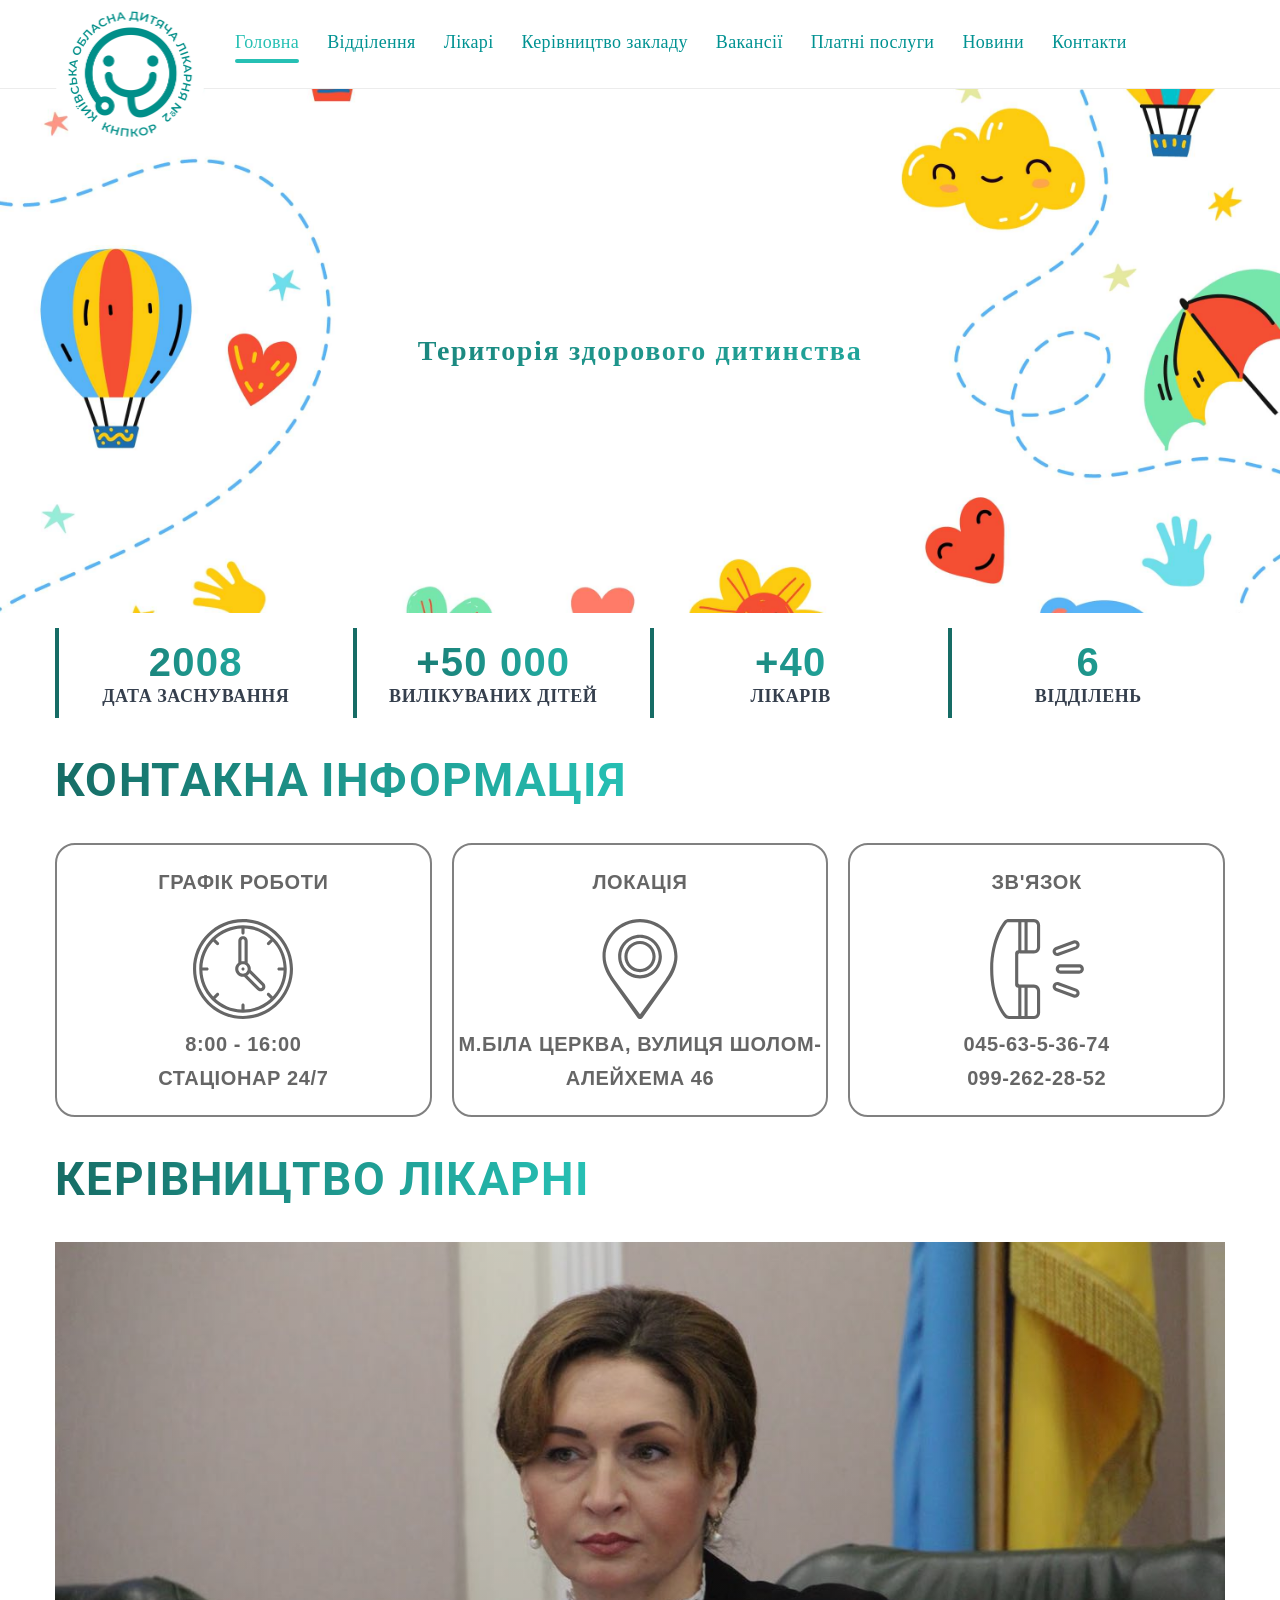
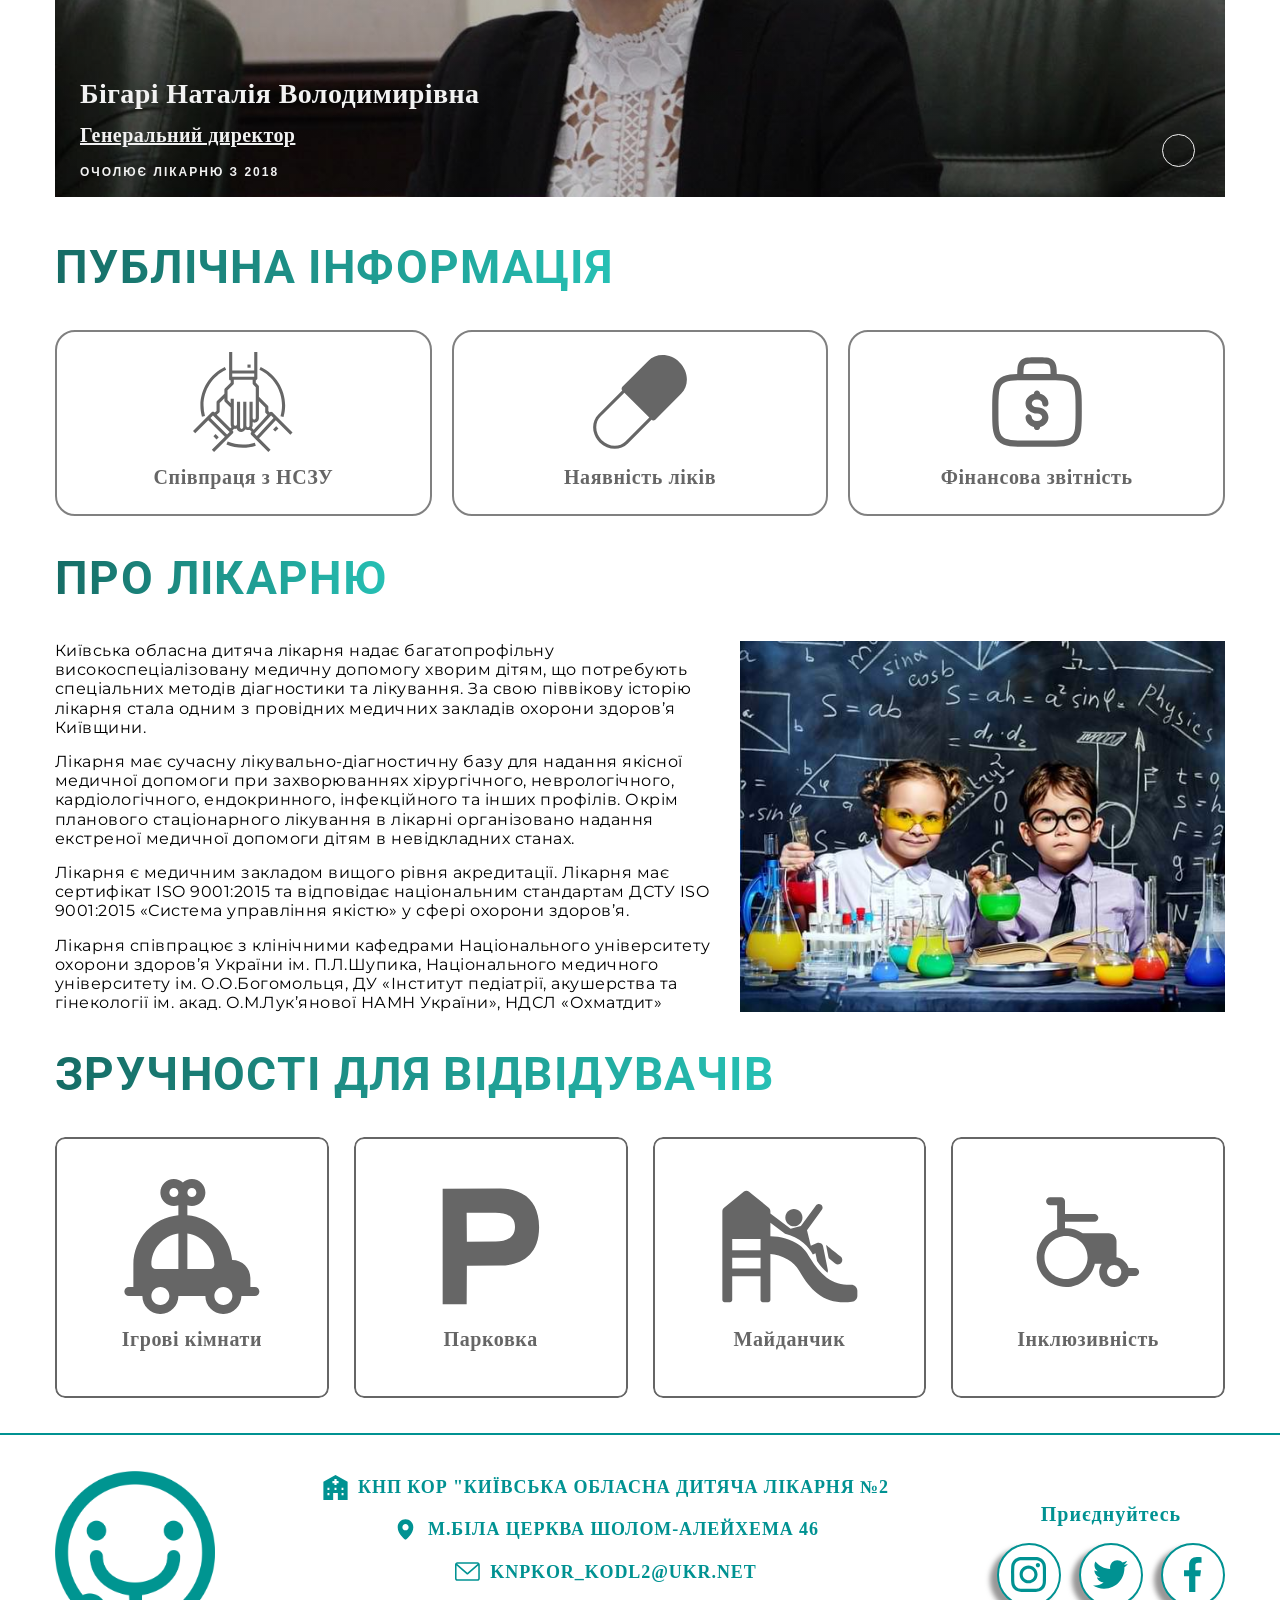
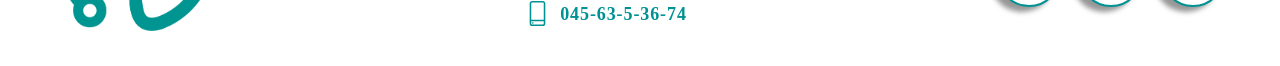
==== index.html @ 0e1f9adc "main-page" ====
<!DOCTYPE html>
<html lang="uk">

<head>
  <meta charset="UTF-8" />
  <meta http-equiv="X-UA-Compatible" content="IE=edge" />
  <meta name="viewport" content="width=device-width, initial-scale=1.0" />
  <link rel="preconnect" href="https://fonts.googleapis.com" />
  <link rel="preconnect" href="https://fonts.gstatic.com" crossorigin />
  <link rel="icon" href="./images/logo-min.png">
  <link href="https://fonts.googleapis.com/css2?family=Raleway:wght@700&family=Roboto:wght@400;500;700;900&display=swap"
    rel="stylesheet" />
  <link rel="preconnect" href="https://fonts.googleapis.com">
  <link rel="preconnect" href="https://fonts.gstatic.com" crossorigin>
  <link
    href="https://fonts.googleapis.com/css2?family=Alegreya:ital,wght@1,400;1,600&family=Borel&family=Lobster&family=Montserrat:wght@400;700&family=Neucha&family=Old+Standard+TT:wght@700&family=Preahvihear&display=swap"
    rel="stylesheet">
  <link rel="preconnect" href="https://fonts.googleapis.com">
  <link rel="preconnect" href="https://fonts.gstatic.com" crossorigin>
  <link
    href="https://fonts.googleapis.com/css2?family=Alegreya:ital,wght@1,400;1,600&family=Borel&family=Lobster&family=Montserrat&family=Neucha&family=Old+Standard+TT:wght@700&family=Preahvihear&display=swap"
    rel="stylesheet">
  <link rel="preconnect" href="https://fonts.googleapis.com">
  <link rel="preconnect" href="https://fonts.gstatic.com" crossorigin>
  <link
    href="https://fonts.googleapis.com/css2?family=Alegreya:ital,wght@1,400;1,600&family=Borel&family=Lobster&family=Neucha&family=Old+Standard+TT:wght@700&family=Preahvihear&display=swap"
    rel="stylesheet">
  <link rel="preconnect" href="https://fonts.googleapis.com">
  <link rel="preconnect" href="https://fonts.gstatic.com" crossorigin>

  <link rel="preconnect" href="https://fonts.gstatic.com" crossorigin>
  <link href="https://fonts.googleapis.com/css2?family=Lobster&display=swap" rel="stylesheet">
  <title>Київська обласна дитяча лікарня №2</title>
  <link rel="stylesheet"
    href="https://cdnjs.cloudflare.com/ajax/libs/modern-normalize/1.1.0/modern-normalize.min.css" />
  <link rel="stylesheet" href="https://cdn.jsdelivr.net/npm/swiper@8/swiper-bundle.min.css">
  <link rel="stylesheet" href="./css/main.css" />


</head>


<body>
  <!-- ШАПКА -->
  <header class="header">
    <div class=" header__container container">
      <div class="header__logo-wrap">

        <img src="./images/logo.png" alt="logo" class=" header__logo--img">

      </div>

      <button type="button" class="header__button">
        <svg width="40" height="40" class="header__icon js-open-menu" aria-expanded="false">
          <use href="./images/icon.svg#menu"></use>
        </svg>
        <svg width="40" height="40" class="header__icon js-close-menu">
          <use href="./images/icon.svg#cross"></use>
        </svg>




      </button>
      <div class="header__burger js-menu-container">
        <nav class="nav">
          <ul class="nav__list list">
            <li class="nav__item">
              <a href="./index.html" class="nav__link link nav__link--current">Головна</a>
            </li>

            </li>
            <li class="nav__item">
              <a href="./departments.html" class="nav__link link">Відділення</a>
            </li>


            <li class="nav__item">
              <a href="./doctors.html" class="nav__link link">Лікарі</a>
            </li>


            <li class="nav__item">
              <a href="./management.html" class="nav__link link">Керівництво закладу</a>
            </li>

            <li class="nav__item">
              <a href="./vacancies.html" class="nav__link link">Вакансії</a>
            </li>

            <li class="nav__item">
              <a href="./paidService.html" class="nav__link link">Платні послуги</a>
            </li>

            <li class="nav__item">
              <a href="./news.html" class="nav__link link">Новини</a>
            </li>
            </li>

            <li class="nav__item">
              <a href="./vacancies.html" class="nav__link link">Контакти</a>
            </li>







          </ul>
        </nav>
        <!-- <ul class="contacts-header list">

          <li class="contacts-header__item">
            <a href="tel:+380961111111" class="contacts-header__link link">
              <svg class="contacts-header__icon" width="10" height="16">
                <use href="./images/icon.svg#icon-smartphone"></use>
              </svg>
              045-63-5-36-74</a>
          </li>
          <li class="contacts-header__item">
            <a href="mailto:info@devstudio.com" class="contacts-header__link link">
              <svg class="contacts-header__icon" width="16" height="12">
                <use href="./images/icon.svg#icon-envelope"></use>
              </svg>
              knpkor_kodl2@ukr.net</a>
          </li>
        </ul> -->
        <ul class="social-burger list">

          <li class="social-burger__item">
            <svg width="10px" height="10px">
              <use href="./images/icon.svg#icon-instagram" style="fill: #757575"></use>
            </svg>
            <a href="" class="social-burger__link link">Instagram</a>
          </li>
          <li class="social-burger__item">
            <svg width="10px" height="10px">
              <use href="./images/icon.svg#icon-twitter" style="fill: #757575"></use>
            </svg>
            <a href="" class="social-burger__link link">Twitter</a>
          </li>
          <li class="social-burger__item">
            <svg width="10px" height="10px">
              <use href="./images/icon.svg#icon-facebook" style="fill: #757575"></use>
            </svg>
            <a href="" class="social-burger__link link">Facebook</a>
          </li>

        </ul>
      </div>

    </div>
  </header>

  <!-- головна сторінка -->
  <main class="main">
    <section class="hero">
      <div class="wrap">
        <h1 class="hero__title">Територія здорового дитинства</h1>

      </div>
    </section>

    <!-- Statistics  -->
    <section class="statistics">
      <ul class="statistics__list container">
        <li class="statistics__item">
          <div class="statistics__wrap">
            <div class="statistics__num">2008</div>
            <div class="statistics__text">Дата заснування</div>
          </div>
        </li>
        <li class="statistics__item">
          <div class="statistics__wrap">
            <div class="statistics__num">+50 000</div>
            <div class="statistics__text">Вилікуваних дітей</div>
          </div>
        </li>
        <li class="statistics__item">
          <div class="statistics__wrap">
            <div class="statistics__num">+40</div>
            <div class="statistics__text">Лікарів</div>
          </div>
        </li>
        <li class="statistics__item">
          <div class="statistics__wrap">
            <div class="statistics__num">6</div>
            <div class="statistics__text">Відділень</div>
          </div>
        </li>
      </ul>
    </section>

    <!-- Info  -->
    <section class="info">
      <div class="container">
        <h3 class="info__title">Контакна Інформація</h3>
        <div class="info__wrap">
          <ul class="info__list">

            <li class="info__item" id="workHours">
              <p class="info__name">Графік Роботи</p>
              <a href="./contants.html" class="info__link">
                <svg class="info__icon" width="100" height="100">
                  <use href="./images/svg/symbol-defs.svg#icon-clock"></use>
                </svg>
              </a>
              <p class="info__description">
                8:00 - 16:00
              </p>
              <p class="info__description">
                Стаціонар 24/7
              </p>
            </li>

            <li class="info__item" id="location">
              <p class="info__name">Локація</p>
              <a href="https://www.google.com.ua/maps/place/%D0%B2%D1%83%D0%BB%D0%B8%D1%86%D1%8F+%D0%A8%D0%BE%D0%BB%D0%BE%D0%BC-%D0%90%D0%BB%D0%B5%D0%B9%D1%85%D0%B5%D0%BC%D0%B0,+46,+%D0%91%D1%96%D0%BB%D0%B0+%D0%A6%D0%B5%D1%80%D0%BA%D0%B2%D0%B0,+%D0%9A%D0%B8%D1%97%D0%B2%D1%81%D1%8C%D0%BA%D0%B0+%D0%BE%D0%B1%D0%BB.,+09100/@49.7907398,30.1263525,17z/data=!3m1!4b1!4m5!3m4!1s0x40d342033c4cab13:0xe44612821b60b0a3!8m2!3d49.7907398!4d30.1263525?entry=ttu"
                target="_blank" class="info__link">
                <svg class="info__icon" width="100" height="100">
                  <use href="./images/svg/symbol-defs.svg#icon-location2"></use>
                </svg>
              </a>
              <p class="info__description">
                м.Біла Церквa, вулиця Шолом-Алейхема 46
              </p>
            </li>

            <li class="info__item" id="call">
              <p class="info__name">Зв'язок</p>

              <a href="tel:+380456353674" class="info__link">
                <svg class="info__icon" width="100" height="100">
                  <use href="./images/svg/symbol-defs.svg#icon-phone2"></use>
                </svg>
              </a>
              <p class="info__description">
                045-63-5-36-74
              </p>
              <p class="info__description">
                099-262-28-52
              </p>
            </li>

          </ul>

        </div>
      </div>

    </section>

    <!-- Menegment  -->
    <section class="menegment">
      <div class="container">
        <h3 class="menegment__title">Керівництво лікарні</h3>

        <div class="person-card">
          <div class="person-card--img" style="background-image:url(./images/НВ.jpg)">
          </div>
          <div class="person-card__darken"></div>
          <div class="person-card__content">
            <h3 class="person-card__content__name">Бігарі Наталія Володимирівна </h3>
            <h4 class="person-card__content__job">Генеральний директор</h4>
            <h4 class="person-card__content__joined">Очолює лікарню з 2018</h4>
            <div class="person-card__content--hidden">
              <span class="rule"></span>
              <p class="person-card__info">Lorem ipsum dolor sit amet consectetur adipisicing elit. Nam numquam saepe,
                unde ea repellendus quidem consectetur est quisquam sunt adipisci officiis fuga tenetur deleniti.
                Minus
                assumenda earum pariatur reprehenderit amet?
                Expedita voluptatum sunt qui maxime laboriosam iste, hic nihil deleniti omnis labore fuga, est
                suscipit
                quidem amet quos libero architecto saepe? Tempora quasi facilis saepe error laborum laudantium sequi!
                Quo.
                Laudantium nisi in quod repellendus! Quisquam ipsam, sunt sed, nobis animi doloremque vitae
                exercitationem alias, aliquid veniam labore laborum architecto voluptas consequuntur qui! Maiores,
                provident perferendis at possimus deserunt maxime.
                Lorem ipsum dolor sit amet consectetur adipisicing elit. Nam numquam saepe,
                unde ea repellendus quidem consectetur est quisquam sunt adipisci officiis fuga tenetur deleniti.
                Minus
                assumenda earum pariatur reprehenderit amet?
                Expedita voluptatum sunt qui maxime laboriosam iste, hic nihil deleniti omnis labore fuga, est
                suscipit
                quidem amet quos libero architecto saepe? Tempora quasi facilis saepe error laborum laudantium sequi!
                Quo.
                Laudantium nisi in quod repellendus! Quisquam ipsam, sunt sed, nobis animi doloremque vitae
                exercitationem alias, aliquid veniam labore laborum architecto voluptas consequuntur qui! Maiores,
                provident perferendis at possimus deserunt maxime.</p>
            </div>
            <div class="person-card__action"></div>
          </div>
          <div class="person-card__action--close"></div>
        </div>



      </div>


    </section>

    <!-- Public information -->
    <section class="public">
      <div class="container">
        <h3 class="public__title">Публічна інформація</h3>
        <ul class="public__list">
          <li class="public__item">
            <svg class="public__icon">
              <use href="./images/publicInformation/publicSprt.svg#coloboration"></use>
            </svg>
            <p class="public__name">Cпівпраця з НСЗУ</p>
          </li>
          <li class="public__item">
            <svg class="public__icon">
              <use href="./images/publicInformation/publicSprt.svg#pill"></use>
            </svg>
            <p class="public__name">Наявність ліків</p>
          </li>
          <li class="public__item">
            <svg class="public__icon">
              <use href="./images/publicInformation/publicSprt.svg#money"></use>
            </svg>
            <p class="public__name">Фінансова звітність</p>

          </li>
        </ul>


      </div>
    </section>

    <!-- About  -->
    <section class="about">
      <div class="container">
        <h3 class="about__title">Про Лікарню</h3>
        <div class="about__wrap">
          <div class="about__text-box">
            <p class="about__text">Київська обласна дитяча лікарня надає багатопрофільну високоспеціалізовану медичну
              допомогу хворим дітям,
              що потребують спеціальних методів діагностики та лікування. За свою піввікову історію лікарня стала одним
              з провідних медичних закладів охорони здоров’я Київщини.</p>
            <p class="about__text">Лікарня має сучасну лікувально-діагностичну базу для надання якісної медичної
              допомоги при захворюваннях
              хірургічного, неврологічного, кардіологічного, ендокринного, інфекційного та інших профілів. Окрім
              планового стаціонарного лікування в лікарні організовано надання екстреної медичної допомоги дітям в
              невідкладних станах.</p>
            <p class="about__text">Лікарня є медичним закладом вищого рівня акредитації.
              Лікарня має сертифікат ISO 9001:2015 та відповідає національним стандартам ДСТУ ISO 9001:2015 «Система
              управління якістю» у сфері охорони здоров’я.</p>
            <p class="about__text">Лікарня співпрацює з клінічними кафедрами Національного університету охорони
              здоров’я України ім.
              П.Л.Шупика, Національного медичного університету ім. О.О.Богомольця, ДУ «Інститут педіатрії, акушерства та
              гінекології ім. акад. О.М.Лук’янової НАМН України», НДСЛ «Охматдит»</p>
          </div>
          <div class="about__foto"><img src="/images/laba.jpg" alt="foto"></div>
        </div>
      </div>
    </section>


    <!-- Comforts  -->
    <section class="comforts ">

      <div class="container">
        <h3 class="comforts__title">Зручності для відвідувачів</h3>
        <div class="comforts__list ">
          <div class="comforts__box">
            <div class="comforts__item">
              <svg class="comforts__icon">
                <use href="./images/comforts/comforts-sprt.svg#playroom"></use>
              </svg>
              <p class="comforts__name">Ігрові кімнати</p>

              <div class="comforts__overlay">
                <p class="comforts__overlay--description">
                  В кожному відділені стаціонару є ігрова кімната
                </p>
              </div>
            </div>

          </div>


          <div class="comforts__box">
            <div class="comforts__item">
              <svg class="comforts__icon">
                <use href="./images/comforts/comforts-sprt.svg#parking"></use>
              </svg>
              <p class="comforts__name">Парковка</p>

              <div class="comforts__overlay">
                <p class="comforts__overlay--description">
                  Спеціально відведені місця для паркування перед лікарнею.
                </p>
              </div>
            </div>

          </div>


          <div class="comforts__box">
            <div class="comforts__item">
              <svg class="comforts__icon">
                <use href="./images/comforts/comforts-sprt.svg#playground"></use>
              </svg>
              <p class="comforts__name">Майданчик</p>

              <div class="comforts__overlay">
                <p class="comforts__overlay--description">
                  У внутрішнюму дворі є ігровий майданчик для наймолодших відвідувачів.
                </p>
              </div>
            </div>

          </div>

          <div class="comforts__box">
            <div class="comforts__item">
              <svg class="comforts__icon">
                <use href="./images/comforts/comforts-sprt.svg#disability"></use>
              </svg>
              <p class="comforts__name">Інклюзивність</p>

              <div class="comforts__overlay">
                <p class="comforts__overlay--description">
                  Лікарня доброзичлива і облаштована для людей з обмеженими
                </p>
              </div>
            </div>

          </div>


        </div>



    </section>

    <!-- Doctors  -->

    <!-- <section class="doctors">

      <div class="container">
        <h1 class="doctors__title">Вузькі спеціалісти</h1>



        <div class="image-slider swiper-container">
          <div class="image-slider__wrapper swiper-wrapper">
            <div class="image-slider__slide swiper-slide">
              <div class="image-slider__image">

                <figure class="doctors__card">
                  <img src="https://www.tviysvit.com.ua/wp-content/uploads/2020/12/kabinet-pediatra-3.jpg"
                    alt="sample87" />
                  <div class="border"></div>
                  <figcaption>
                    <img src="https://med-magazin.ua/media/19/191534-kto-takoj-vrach-terapevt.jpg" alt="profile-sample4"
                      class="profile" />
                    <h2 class="doctors__specialist"> Нефролог</h2>
                    <p class="doctors__person">Тімус Вікторія</p>
                    <p class="doctors__review"> Привіт, я доктор [ваше ім'я], спеціалізуюсь у лікуванні і діагностиці
                      різних захворювань. Моє
                      завдання - надав </p>

                  </figcaption>
                </figure>

              </div>
            </div>
            <div class="image-slider__slide swiper-slide">
              <div class="image-slider__image">

                <figure class="doctors__card">
                  <img src="https://www.tviysvit.com.ua/wp-content/uploads/2020/12/kabinet-pediatra-3.jpg"
                    alt="sample87" />
                  <figcaption>
                    <img src="https://medikom.ua/upload/images/4742/terapiya-kiev-7-0.jpg" alt="profile-sample4"
                      class="profile" />
                    <h2 class="doctors__specialist">Хірург</h2>
                    <p class="doctors__person">Тімус Вікторія</p>
                    <p class="doctors__review"> Привіт, я доктор [ваше ім'я], спеціалізуюсь у лікуванні і діагностиці
                      різних захворювань. Моє
                      завдання - надав </p>

                  </figcaption>
                </figure>

              </div>
            </div>
            <div class="image-slider__slide swiper-slide">
              <div class="image-slider__image">

                <figure class="doctors__card">
                  <img src="https://www.tviysvit.com.ua/wp-content/uploads/2020/12/kabinet-pediatra-3.jpg"
                    alt="sample87" />
                  <figcaption>
                    <img
                      src="https://daily-med.com.ua/wp-content/uploads/2022/07/500x334xportrait-doctor-1-1.jpg.pagespeed.ic_.zn3vnodome.jpg"
                      alt="profile-sample4" class="profile" />
                    <h2 class="doctors__specialist">Кардіолог</h2>
                    <p class="doctors__person">Тімус Вікторія</p>
                    <p class="doctors__review"> Привіт, я доктор [ваше ім'я], спеціалізуюсь у лікуванні і діагностиці
                      різних захворювань. Моє
                      завдання - надав </p>

                  </figcaption>
                </figure>

              </div>
            </div>
            <div class="image-slider__slide swiper-slide">
              <div class="image-slider__image">

                <figure class="doctors__card">
                  <img src="https://www.tviysvit.com.ua/wp-content/uploads/2020/12/kabinet-pediatra-3.jpg">
                  <figcaption>
                    <img src="https://www.helsa.com.ua/wp-content/uploads/2022/09/Demchuk.jpg" alt="profile-sample4"
                      class="profile" />
                    <h2 class="doctors__specialist">Окуліст</h2>
                    <p class="doctors__person">Тімус Вікторія</p>
                    <p class="doctors__review"> Привіт, я доктор [ваше ім'я], спеціалізуюсь у лікуванні і діагностиці
                      різних захворювань. Моє
                      завдання - надав </p>


                  </figcaption>
                </figure>

              </div>
            </div>
            <div class="image-slider__slide swiper-slide">
              <div class="image-slider__image">

                <figure class="doctors__card">
                  <img src="https://s3-us-west-2.amazonaws.com/s.cdpn.io/331810/sample87.jpg" alt="sample87" />
                  <figcaption>
                    <img src="https://s3-us-west-2.amazonaws.com/s.cdpn.io/331810/profile-sample4.jpg"
                      alt="profile-sample4" class="profile" />
                    <h2 class="doctors__specialist"> Нефролог</h2>
                    <p class="doctors__person">Тімус Вікторія</p>
                    <p class="doctors__review"> Привіт, я доктор [ваше ім'я], спеціалізуюсь у лікуванні і діагностиці
                      різних захворювань. Моє
                      завдання - надав </p>


                  </figcaption>
                </figure>
              </div>
            </div>
            <div class="image-slider__slide swiper-slide">
              <div class="image-slider__image">

                <figure class="doctors__card">
                  <img src="https://s3-us-west-2.amazonaws.com/s.cdpn.io/331810/sample87.jpg" alt="sample87" />
                  <figcaption>
                    <img src="https://s3-us-west-2.amazonaws.com/s.cdpn.io/331810/profile-sample4.jpg"
                      alt="profile-sample4" class="profile" />
                    <h2 class="doctors__specialist"> Нефролог</h2>
                    <p class="doctors__person">Тімус Вікторія</p>
                    <p class="doctors__review"> Привіт, я доктор [ваше ім'я], спеціалізуюсь у лікуванні і діагностиці
                      різних захворювань. Моє
                      завдання - надав </p>


                  </figcaption>
                </figure>

              </div>
            </div>

          </div>


          <div class="swiper-button-prev"></div>
          <div class="swiper-button-next"></div>


          <div class="swiper-scrollbar"></div>


        </div>
      </div>
    </section> -->

    <!-- News -->

    <!-- <section class="news">


      <div class="container">
        <h1 class="news__titleName">Новини</h1>
        <div class="news-slider">
          <div class="news-slider__wrp swiper-wrapper">
            <div class="news-slider__item swiper-slide">
              <a href="./vacancies.html" class="news__item">
                <div class="news-date">
                  <span class="news-date__title">24</span>
                  <span class="news-date__txt">May</span>
                </div>
                <div class="news__name">
                  Lorem Ipsum Dolor Sit Amed
                </div>

                <p class="news__txt">
                  Lorem Ipsum is simply dummy text of the printing and typesetting industry. Lorem Ipsum has been the
                  industry's standard dummy text ever since the 1500s...
                </p>

                <div class="news__img">
                  <img
                    src="https://res.cloudinary.com/muhammederdem/image/upload/q_60/v1537132205/news-slider/item-2.webp"
                    alt="news">
                </div>
              </a>
            </div>

            <div class="news-slider__item swiper-slide">
              <a href="./vacancies.html" class="news__item">
                <div class="news-date">
                  <span class="news-date__title">25</span>
                  <span class="news-date__txt">May</span>
                </div>
                <div class="news__name">
                  Lorem Ipsum Dolor Sit Amed
                </div>

                <p class="news__txt">
                  Lorem Ipsum is simply dummy text of the printing and typesetting industry. Lorem Ipsum has been the
                  industry's standard dummy text ever since the 1500s...
                </p>

                <div class="news__img">
                  <img
                    src="https://res.cloudinary.com/muhammederdem/image/upload/q_60/v1537132205/news-slider/item-3.webp"
                    alt="news">
                </div>
              </a>
            </div>

            <div class="news-slider__item swiper-slide">
              <a href="./vacancies.html" class="news__item">
                <div class="news-date">
                  <span class="news-date__title">26</span>
                  <span class="news-date__txt">May</span>
                </div>
                <div class="news__name">
                  Lorem Ipsum Dolor Sit Amed
                </div>

                <p class="news__txt">
                  Lorem Ipsum is simply dummy text of the printing and typesetting industry. Lorem Ipsum has been the
                  industry's standard dummy text ever since the 1500s...
                </p>

                <div class="news__img">
                  <img
                    src="https://res.cloudinary.com/muhammederdem/image/upload/q_60/v1537132205/news-slider/item-4.webp"
                    alt="news">
                </div>
              </a>
            </div>

            <div class="news-slider__item swiper-slide">
              <a href="./vacancies.html" class="news__item">
                <div class="news-date">
                  <span class="news-date__title">27</span>
                  <span class="news-date__txt">May</span>
                </div>
                <div class="news__name">
                  Lorem Ipsum Dolor Sit Amed
                </div>

                <p class="news__txt">
                  Lorem Ipsum is simply dummy text of the printing and typesetting industry. Lorem Ipsum has been the
                  industry's standard dummy text ever since the 1500s...
                </p>

                <div class="news__img">
                  <img
                    src="https://res.cloudinary.com/muhammederdem/image/upload/q_60/v1537132205/news-slider/item-2.webp"
                    alt="news">
                </div>
              </a>
            </div>

            <div class="news-slider__item swiper-slide">
              <a href="./vacancies.html" class="news__item">
                <div class="news-date">
                  <span class="news-date__title">28</span>
                  <span class="news-date__txt">May</span>
                </div>
                <div class="news__name">
                  Lorem Ipsum Dolor Sit Amed
                </div>

                <p class="news__txt">
                  Lorem Ipsum is simply dummy text of the printing and typesetting industry. Lorem Ipsum has been the
                  industry's standard dummy text ever since the 1500s...
                </p>

                <div class="news__img">
                  <img
                    src="https://res.cloudinary.com/muhammederdem/image/upload/q_60/v1537132205/news-slider/item-5.webp"
                    alt="news">
                </div>
              </a>
            </div>

            <div class="news-slider__item swiper-slide">
              <a href="./vacancies.html" class="news__item">
                <div class="news-date">
                  <span class="news-date__title">29</span>
                  <span class="news-date__txt">May</span>
                </div>
                <div class="news__name">
                  Lorem Ipsum Dolor Sit Amed
                </div>

                <p class="news__txt">
                  Lorem Ipsum is simply dummy text of the printing and typesetting industry. Lorem Ipsum has been the
                  industry's standard dummy text ever since the 1500s...
                </p>

                <div class="news__img">
                  <img
                    src="https://res.cloudinary.com/muhammederdem/image/upload/q_60/v1537132205/news-slider/item-4.webp"
                    alt="news">
                </div>
              </a>
            </div>
          </div>

          <div class="news-slider__ctr">

            <div class="news-slider__arrows">
              <button class="news-slider__arrow news-slider-prev">
                <span class="icon-font">

                  <svg width="64" height="64" viewBox="-2.4 -2.4 28.8 28.8" fill="none"
                    xmlns="http://www.w3.org/2000/svg" stroke="#26c0b4">
                    <path d="M6 12h12M6 12l5-5m-5 5 5 5" stroke-width="1.44" stroke-linecap="round"
                      stroke-linejoin="round" />
                  </svg>
                </span>
              </button>
              <button class="news-slider__arrow news-slider-next">
                <span class="icon-font">
                  <svg width="64" height="64" viewBox="-2.4 -2.4 28.8 28.8" fill="none"
                    xmlns="http://www.w3.org/2000/svg" stroke="#26c0b4">
                    <path d="M6 12h12m0 0-5-5m5 5-5 5" stroke-width="1.44" stroke-linecap="round"
                      stroke-linejoin="round" />
                  </svg>
                </span>
              </button>
            </div>

            <div class="news-slider__pagination"></div>

          </div>

        </div>

      </div>




      </div>
      <!-- 
      <svg hidden="hidden">
        <defs>
          <symbol id="icon-arrow-left" viewBox="0 0 32 32">
            <title>arrow-left</title>
            <path
              d="M0.704 17.696l9.856 9.856c0.896 0.896 2.432 0.896 3.328 0s0.896-2.432 0-3.328l-5.792-5.856h21.568c1.312 0 2.368-1.056 2.368-2.368s-1.056-2.368-2.368-2.368h-21.568l5.824-5.824c0.896-0.896 0.896-2.432 0-3.328-0.48-0.48-1.088-0.704-1.696-0.704s-1.216 0.224-1.696 0.704l-9.824 9.824c-0.448 0.448-0.704 1.056-0.704 1.696s0.224 1.248 0.704 1.696z">
            </path>
          </symbol>
          <symbol id="icon-arrow-right" viewBox="0 0 32 32">
            <title>arrow-right</title>
            <path
              d="M31.296 14.336l-9.888-9.888c-0.896-0.896-2.432-0.896-3.328 0s-0.896 2.432 0 3.328l5.824 5.856h-21.536c-1.312 0-2.368 1.056-2.368 2.368s1.056 2.368 2.368 2.368h21.568l-5.856 5.824c-0.896 0.896-0.896 2.432 0 3.328 0.48 0.48 1.088 0.704 1.696 0.704s1.216-0.224 1.696-0.704l9.824-9.824c0.448-0.448 0.704-1.056 0.704-1.696s-0.224-1.248-0.704-1.664z">
            </path>
          </symbol>
        </defs>
      </svg> 





 

      </div>
      </div>
    </section> 

    <!-- Vacancy -->

    <!-- Vacancy -->

    <!-- <section class="vacancy">
      <div class="container">
        <h1 class="vacancy__title">Актуальні вакансії</h1>

        <ul class="vacancy__list">



          <li class="vacancy__item ">
            <img class="vacancy__item-img-top" src="./images/doctorsVacancy.jpeg" alt="">
            <div class="vacancy__info">
              <h5>Лікар-офтальмолог <br />
                <span>КНП КОР "Київська обласна дитяча лікарня №2"</span>
                <span>м.Біла Церква, вул. Шолом-Алейхема 46</span>
              </h5>

            </div>
          </li>

          <li class="vacancy__item ">
            <img class="vacancy__item-img-top" src="./images/doctorsVacancy.jpeg" alt="">
            <div class="vacancy__info">
              <h5>Лікар-офтальмолог <br />
                <span>КНП КОР "Київська обласна дитяча лікарня №2"</span>
                <span>м.Біла Церква, вул. Шолом-Алейхема 46</span>
              </h5>

            </div>
          </li>

          <li class="vacancy__item ">
            <img class="vacancy__item-img-top" src="./images/doctorsVacancy.jpeg" alt="">
            <div class="vacancy__info">
              <h5>Лікар-офтальмолог <br />
                <span>КНП КОР "Київська обласна дитяча лікарня №2"</span>
                <span>м.Біла Церква, вул. Шолом-Алейхема 46</span>
              </h5>

            </div>
          </li>
          <li class="vacancy__item ">
            <img class="vacancy__item-img-top" src="./images/doctorsVacancy.jpeg" alt="">
            <div class="vacancy__info">
              <h5>Лікар-офтальмолог <br />
                <span>КНП КОР "Київська обласна дитяча лікарня №2"</span>
                <span>м.Біла Церква, вул. Шолом-Алейхема 46</span>
              </h5>

            </div>
          </li>

        </ul>








    </section> -->

    <!-- Fonds -->

    <!-- <section class="fonds">
      <div class="container">
        <h1 class="fonds__title">Благодійні організації, які надають нам допомогу
        </h1>

        <ul class="fonds__list">
          <li class="fonds__item">
            <a href="https://www.zdorovi.help/" target="_blank" class="fonds__link">
              <img src="./images/BF-zdorovi.jpg" alt="" class="fonds__img">
            </a>
          </li>
          <li class="fonds__item">
            <a href="https://www.zdorovi.help/" target="_blank" class="fonds__link">
              <img src="./images/BF-zdorovi.jpg" alt="" class="fonds__img">
            </a>
          </li>
          <li class="fonds__item">
            <a href="https://www.zdorovi.help/" target="_blank" class="fonds__link">
              <img src="./images/BF-zdorovi.jpg" alt="" class="fonds__img">
            </a>
          </li>
          <!-- <li class="fonds__item">
            <a href="https://www.zdorovi.help/" target="_blank" class="fonds__link">
              <img src="./images/BF-zdorovi.jpg" alt="" class="fonds__img">
            </a>
          </li>
          <li class="fonds__item">
            <a href="https://www.zdorovi.help/" target="_blank" class="fonds__link">
              <img src="./images/BF-zdorovi.jpg" alt="" class="fonds__img">
            </a>
          </li>
          <li class="fonds__item">
            <a href="https://www.zdorovi.help/" target="_blank" class="fonds__link">
              <img src="./images/BF-zdorovi.jpg" alt="" class="fonds__img">
            </a>
          </li>
        </ul>
      </div>
    </section> -->

    <!-- Footer -->

    <footer class="footer">
      <div class="container">
        <div class="footer__wrap">
          <!-- a.footer__logo -->
          <div class="footer__logo">
            <a class="" href="#">
              <img class="footer__logo-img" src="./images/logo-min.png" alt="logo">
            </a>
          </div>

          <div class="footer__location">
            <div class="footer__address">
              <!-- <h3 class="footer__title">Контакти:</h3> -->
              <ul class="footer__address-list">
                <li class="footer__address-item">
                  <a href="#" class="footer__address-link">
                    <svg class="footer__address-icon" id="svg" width="20px" height="20px">
                      <use href="./images/icon.svg#icon-medecine-centre"></use>
                    </svg>
                    КНП КОР "Київська обласна дитяча лікарня №2
                  </a>
                </li>
                <li class="footer__address-item">
                  <a href="https://www.google.com.ua/maps/place/%D0%B2%D1%83%D0%BB%D0%B8%D1%86%D1%8F+%D0%A8%D0%BE%D0%BB%D0%BE%D0%BC-%D0%90%D0%BB%D0%B5%D0%B9%D1%85%D0%B5%D0%BC%D0%B0,+46,+%D0%91%D1%96%D0%BB%D0%B0+%D0%A6%D0%B5%D1%80%D0%BA%D0%B2%D0%90,+%D0%9A%D0%B8%D1%97%D0%B2%D1%81%D1%8C%D0%BA%D0%B0+%D0%BE%D0%B1%D0%BB.,+09100/@49.7907432,30.1237776,17z/data=!3m1!4b1!4m5!3m4!1s0x40d342033c4cab13:0xe44612821b60b0a3!8m2!3d49.7907398!4d30.1263525?entry=ttu"
                    target="_blank" class="footer__address-link">
                    <svg class="footer__address-icon" id="svg" width="20px" height="20px">
                      <use href="./images/icon.svg#icon-location"></use>
                    </svg>
                    м.Біла Церква Шолом-Алейхема 46
                  </a>
                </li>

                <li class="footer__address-item">
                  <a href="mailto:knpkor_kodl2@ukr.net" class="footer__address-link">
                    <svg class="footer__address-icon" width="20" height="16">
                      <use href="./images/icon.svg#icon-envelope"></use>
                    </svg>knpkor_kodl2@ukr.net</a>
                </li>



                <li class="footer__address-item">
                  <a href="tel:+380456353674" class="footer__address-link">
                    <svg class="footer__address-icon" width="21.5" height="20">
                      <use href="./images/icon.svg#icon-smartphone"></use>
                    </svg>045-63-5-36-74</a>
                </li>
              </ul>
            </div>
          </div>

          <div class="footer__socials">

            <h3 class="footer__social-title">Приєднуйтесь</h3>


            <ul class="footer__social-list">
              <li class="footer__social-item">
                <a class="footer__social-link" href="">
                  <svg class="footer__social-icon" id="svg" width="20px" height="20px">
                    <use href="./images/icon.svg#icon-instagram"></use>
                  </svg>
                </a>
              </li>

              <li class="footer__social-item">
                <a class="footer__social-link" href="">
                  <svg class="footer__social-icon" id="svg" width="20px" height="20px">
                    <use href="./images/icon.svg#icon-twitter"></use>
                  </svg>
                </a>
              </li>

              <li class="footer__social-item">
                <a class="footer__social-link" href="">
                  <svg class="footer__social-icon" id="svg" width="20px" height="20px">
                    <use href="./images/icon.svg#icon-facebook"></use>
                  </svg>
                </a>
              </li>
            </ul>
          </div>



        </div>
    </footer>



    <script src="./js/menu.js" type="module"></script>
    <script src="./js/info.js" type="module"></script>
    <script src="./js/menegment.js" type="module"></script>

    <script src="./js/departmensSlider.js" type="module"></script>
    <script src="./js/doctorsSlider.js" type="module"></script>
    <script src="./js/newsSlider.js" type="module"></script>
    <script src="./js/vacancyCard.js" type="module"></script>




    <script src="https://cdn.jsdelivr.net/npm/swiper@10/swiper-bundle.min.js"></script>
    <script src="https://code.jquery.com/jquery-3.6.0.min.js"></script>

</body>

</html>
---- css/main.css ----
@charset "UTF-8";
@import url(https://fonts.googleapis.com/css?family=Roboto:300,400,600);
h1,
h2,
h3,
h4,
h5,
h6,
p,
ul {
  margin: 0;
}

ul {
  padding-left: 0;
  list-style: none;
}

body {
  font-family: "Roboto", sans-serif;
  color: var(--primery-text-color);
  background-color: var(--primery-background-color);
  font-size: 14px;
  font-weight: 700;
  line-height: 1.7;
  letter-spacing: 0.03em;
}

.list {
  padding: 0;
  bottom: 0;
  list-style: none;
}

.title {
  font-size: 28px;
  font-weight: 700;
  line-height: 1.2;
  letter-spacing: 0.03em;
  margin-bottom: 30px;
  text-align: center;
}
@media screen and (min-width: 1200px) {
  .title {
    font-size: 36px;
    font-weight: 700;
    line-height: 1.2;
    letter-spacing: 0.03em;
    margin-bottom: 50px;
  }
}

.backdrop {
  position: fixed;
  z-index: 4;
  top: 0;
  left: 0;
  width: 100%;
  height: 100vh;
  background: rgba(0, 0, 0, 0.2);
  -webkit-transition: opacity 250ms cubic-bezier(0.4, 0, 0.2, 1), -webkit-transform 250ms cubic-bezier(0.4, 0, 0.2, 1);
  transition: opacity 250ms cubic-bezier(0.4, 0, 0.2, 1), -webkit-transform 250ms cubic-bezier(0.4, 0, 0.2, 1);
  transition: transform 250ms cubic-bezier(0.4, 0, 0.2, 1), opacity 250ms cubic-bezier(0.4, 0, 0.2, 1);
  transition: transform 250ms cubic-bezier(0.4, 0, 0.2, 1), opacity 250ms cubic-bezier(0.4, 0, 0.2, 1), -webkit-transform 250ms cubic-bezier(0.4, 0, 0.2, 1);
}

.sicret {
  position: absolute;
  width: 1px;
  height: 1px;
  margin: -1px;
  padding: 0;
  overflow: hidden;
  border: 0;
  clip: rect(0 0 0 0);
}

.is-hidden {
  opacity: 0;
  pointer-events: none;
  -webkit-transform: translate(-50%, -50%);
          transform: translate(-50%, -50%);
}

.visually-hidden {
  position: absolute;
  white-space: nowrap;
  width: 1px;
  height: 1px;
  overflow: hidden;
  border: 0;
  padding: 0;
  clip: rect(0 0 0 0);
  -webkit-clip-path: inset(50%);
          clip-path: inset(50%);
  margin: -1px;
}

.container {
  margin: 0 auto;
  padding-left: 15px;
  padding-right: 15px;
}
@media screen and (min-width: 480px) {
  .container {
    width: 480px;
  }
}
@media screen and (min-width: 768px) {
  .container {
    width: 768px;
  }
}
@media screen and (min-width: 1200px) {
  .container {
    width: 1200px;
  }
}

.header {
  border-bottom: 1px solid #ececec;
}
.header__logo--img {
  border-radius: 50%;
  width: 90px;
  margin-bottom: -30px;
}
@media screen and (min-width: 768px) {
  .header__logo--img {
    width: 140px;
    margin-bottom: -40px;
    margin-right: 30px;
  }
}
@media screen and (min-width: 1200px) {
  .header__logo--img {
    width: 150px;
    margin-bottom: -70px;
  }
}
.header__container {
  display: -webkit-box;
  display: -ms-flexbox;
  display: flex;
  -webkit-box-align: center;
      -ms-flex-align: center;
          align-items: center;
  min-height: 60px;
}

@media screen and (max-width: 767px) {
  .header__burger {
    display: none;
    position: absolute;
    top: 0;
    right: 0;
    z-index: 10;
    -webkit-box-orient: vertical;
    -webkit-box-direction: normal;
        -ms-flex-direction: column;
            flex-direction: column;
    padding: 48px 20px 48px 30px;
    background-color: #ffffff;
    -webkit-box-shadow: 0px 4px 8px rgba(0, 0, 0, 0.0392156863), 0px 2px 4px rgba(0, 0, 0, 0.0784313725), 0px 1px 3px rgba(0, 0, 0, 0.1607843137);
            box-shadow: 0px 4px 8px rgba(0, 0, 0, 0.0392156863), 0px 2px 4px rgba(0, 0, 0, 0.0784313725), 0px 1px 3px rgba(0, 0, 0, 0.1607843137);
  }
  .header__burger.is-open {
    display: -webkit-box;
    display: -ms-flexbox;
    display: flex;
  }
}
@media screen and (min-width: 768px) {
  .header__burger {
    display: -webkit-box;
    display: -ms-flexbox;
    display: flex;
    -webkit-box-orient: horizontal;
    -webkit-box-direction: normal;
        -ms-flex-direction: row;
            flex-direction: row;
    -webkit-box-align: center;
        -ms-flex-align: center;
            align-items: center;
    -webkit-box-flex: 1;
        -ms-flex-positive: 1;
            flex-grow: 1;
  }
}

.header__button {
  position: absolute;
  top: 10px;
  right: 15px;
  z-index: 100;
  width: 40px;
  height: 40px;
  padding: 0;
  background-color: transparent;
  fill: #166c65;
  border: none;
  cursor: pointer;
}
@media screen and (min-width: 768px) {
  .header__button {
    display: none;
  }
}
.header__button:hover, .header__button:focus {
  color: #26c0b4;
}

.contacts-header {
  display: -webkit-box;
  display: -ms-flexbox;
  display: flex;
  display: flex;
  text-decoration: none;
  color: #757575;
  -webkit-transition: 250ms cubic-bezier(0.4, 0, 0.2, 1), background 250ms cubic-bezier(0.4, 0, 0.2, 1);
  transition: 250ms cubic-bezier(0.4, 0, 0.2, 1), background 250ms cubic-bezier(0.4, 0, 0.2, 1);
}
.contacts-header:hover, .contacts-header:focus {
  color: #26c0b4;
}
@media screen and (max-width: 767px) {
  .contacts-header {
    -webkit-box-orient: vertical;
    -webkit-box-direction: reverse;
        -ms-flex-direction: column-reverse;
            flex-direction: column-reverse;
    margin-top: auto;
  }
}
@media screen and (min-width: 768px) and (max-width: 1199px) {
  .contacts-header {
    -webkit-box-orient: vertical;
    -webkit-box-direction: normal;
        -ms-flex-direction: column;
            flex-direction: column;
    -webkit-box-align: start;
        -ms-flex-align: start;
            align-items: flex-start;
    margin-left: auto;
  }
}
@media screen and (min-width: 1200px) {
  .contacts-header {
    margin-left: auto;
  }
}
.contacts-header__icon {
  margin-right: 10px;
  fill: currentColor;
}
@media screen and (max-width: 767px) {
  .contacts-header__icon {
    display: none;
  }
}
@media screen and (max-width: 767px) {
  .contacts-header__item:not(:last-child) {
    margin-top: 12px;
  }
}
@media screen and (min-width: 768px) and (max-width: 1199px) {
  .contacts-header__item:not(:last-child) {
    margin-bottom: 10px;
  }
}
@media screen and (min-width: 1200px) {
  .contacts-header__item:not(:last-child) {
    margin-right: 50px;
  }
}
.contacts-header__link {
  font-size: 12px;
  font-weight: 400;
  line-height: 1;
  letter-spacing: 0.02em;
  color: #757575;
  font-family: "Raleway", sans-serif;
  display: -webkit-box;
  display: -ms-flexbox;
  display: flex;
  -webkit-box-align: center;
      -ms-flex-align: center;
          align-items: center;
  text-decoration: none;
  color: #757575;
  -webkit-transition: color 250ms cubic-bezier(0.4, 0, 0.2, 1);
  transition: color 250ms cubic-bezier(0.4, 0, 0.2, 1);
}
@media screen and (min-width: 768px) {
  .contacts-header__link {
    font-size: 12px;
    font-weight: 500;
    line-height: 1.2;
    letter-spacing: 0.02em;
  }
  .contacts-header__link:hover, .contacts-header__link:focus {
    color: #2196f3;
  }
}
@media screen and (min-width: 1200px) {
  .contacts-header__link {
    font-size: 14px;
    font-weight: 500;
    line-height: 1.2;
    letter-spacing: 0.02em;
  }
}
@media screen and (max-width: 767px) {
  .contacts-header__link[href^=tel] {
    font-size: 18px;
    font-weight: 500;
    line-height: 1.2;
    letter-spacing: 0.02em;
    color: #26c0b4;
    font-family: monospace;
  }
}

.contacts-header__icon--mail {
  margin-right: 4px;
  margin-left: 10px;
  width: 24px;
  height: 24px;
  fill: currentColor;
}
.header__icon {
  position: absolute;
  top: 0;
  left: 0;
  -webkit-transition: opacity 250ms cubic-bezier(0.4, 0, 0.2, 1);
  transition: opacity 250ms cubic-bezier(0.4, 0, 0.2, 1);
}
.header__icon[aria-expanded=false] {
  opacity: 1;
}
.header__icon[aria-expanded=false] + .header__icon {
  opacity: 0;
}
.header__icon[aria-expanded=true] {
  opacity: 0;
}
.header__icon[aria-expanded=true] + .header__icon {
  opacity: 1;
}

@media screen and (min-width: 768px) {
  .nav {
    display: -webkit-box;
    display: -ms-flexbox;
    display: flex;
  }
}
@media screen and (min-width: 768px) {
  .nav__list {
    display: -webkit-box;
    display: -ms-flexbox;
    display: flex;
    -ms-flex-wrap: wrap;
        flex-wrap: wrap;
    gap: 28px;
  }
}
@media screen and (max-width: 767px) {
  .nav__list {
    margin-bottom: 39px;
  }
}
@media screen and (max-width: 767px) {
  .nav__item:not(:last-child) {
    margin-bottom: 32px;
  }
}
.nav__link {
  font-family: Georgia, "Times New Roman", Times, serif;
  position: relative;
  padding-bottom: 10px;
  text-decoration: none;
  -webkit-transition: color 250ms cubic-bezier(0.4, 0, 0.2, 1);
  transition: color 250ms cubic-bezier(0.4, 0, 0.2, 1);
  position: relative;
  text-decoration: none;
  color: inherit;
  color: #009292;
}
@media screen and (min-width: 768px) {
  .nav__link {
    font-size: 16px;
    font-weight: 500;
    line-height: 1.2;
    letter-spacing: 0.02em;
  }
}
@media screen and (min-width: 1200px) {
  .nav__link {
    font-size: 18px;
    font-weight: 500;
    line-height: 1.2;
    letter-spacing: 0.02em;
  }
}
.nav__link:hover, .nav__link:focus {
  color: #26c0b4;
}
.nav__link--current {
  color: #26c0b4;
}
.nav__link--current::after {
  content: "";
  position: absolute;
  bottom: -1px;
  display: block;
  width: 100%;
  height: 4px;
  background-color: #26c0b4;
  border-radius: 2px;
}

.social-burger {
  display: -webkit-box;
  display: -ms-flexbox;
  display: flex;
  -ms-flex-wrap: wrap;
      flex-wrap: wrap;
  row-gap: 10px;
  margin-top: auto;
}
@media screen and (min-width: 768px) {
  .social-burger {
    display: none;
  }
}
.social-burger__link {
  font-size: 12px;
  font-weight: 500;
  line-height: 1.2;
  letter-spacing: 0.02em;
  color: #757575;
  text-decoration: none;
}

.social-burger__item:not(:last-child) {
  margin-right: 10px;
  padding-right: 10px;
  border-right: 1px solid rgba(33, 33, 33, 0.2);
}

.hero {
  text-align: center;
  margin-left: auto;
  margin-right: auto;
  background-image: url(../images/HERO.jpg);
  background-position: center;
  background-repeat: no-repeat;
  background-size: cover;
}
.hero__title {
  padding: 140px 30px;
  font-size: 20px;
  font-weight: 600;
  line-height: 1.6;
  letter-spacing: 0.06em;
  text-align: center;
  margin: auto;
  background-image: -webkit-gradient(linear, right top, left top, from(#26c0b4), to(#166c65));
  background-image: linear-gradient(to left, #26c0b4, #166c65);
  color: transparent;
  -webkit-background-clip: text;
          background-clip: text;
  font-family: Georgia, "Times New Roman", Times, serif;
}
@media screen and (min-width: 768px) {
  .hero__title {
    padding: 240px 0;
    font-size: 24px;
    font-weight: 600;
    line-height: 1.6;
    letter-spacing: 0.06em;
  }
}
@media screen and (min-width: 1200px) {
  .hero__title {
    font-size: 28px;
    font-weight: 600;
    line-height: 1.6;
    letter-spacing: 0.06em;
  }
}

.statistics {
  padding: 15px 0 0 0;
}
.statistics__list {
  display: -webkit-box;
  display: -ms-flexbox;
  display: flex;
  -webkit-box-orient: vertical;
  -webkit-box-direction: normal;
      -ms-flex-direction: column;
          flex-direction: column;
  gap: 20px;
}
@media screen and (min-width: 768px) {
  .statistics__list {
    -webkit-box-orient: horizontal;
    -webkit-box-direction: normal;
        -ms-flex-direction: row;
            flex-direction: row;
    -webkit-box-align: center;
        -ms-flex-align: center;
            align-items: center;
  }
}
@media screen and (min-width: 768px) {
  .statistics__item {
    -ms-flex-preferred-size: calc((100% - 60px) / 4);
        flex-basis: calc((100% - 60px) / 4);
  }
}
.statistics__wrap {
  padding: 10px;
  border-bottom: 3px solid #166c65;
}
@media screen and (min-width: 768px) {
  .statistics__wrap {
    border-style: solid;
    border-width: 0 0 0 4px;
    border-color: #166c65;
  }
}
.statistics__num {
  font-size: 30px;
  font-weight: 500;
  line-height: 1.2;
  letter-spacing: 0.03em;
  text-align: center;
  background-image: -webkit-gradient(linear, right top, left top, from(#26c0b4), to(#166c65));
  background-image: linear-gradient(to left, #26c0b4, #166c65);
  color: transparent;
  -webkit-background-clip: text;
          background-clip: text;
  font-family: "Lucida Sans", "Lucida Sans Regular", "Lucida Grande", "Lucida Sans Unicode", Geneva, Verdana, sans-serif;
}
@media screen and (min-width: 768px) {
  .statistics__num {
    font-size: 20px;
    font-weight: 700;
    line-height: 1.2;
    letter-spacing: 0.03em;
  }
}
@media screen and (min-width: 1200px) {
  .statistics__num {
    font-size: 40px;
    font-weight: 700;
    line-height: 1.2;
    letter-spacing: 0.03em;
  }
}
.statistics__text {
  text-transform: uppercase;
  font-size: 18px;
  font-weight: 600;
  line-height: 1.2;
  letter-spacing: 0.03em;
  text-align: center;
  color: #353f4d;
  font-family: Georgia, "Times New Roman", Times, serif;
}
@media screen and (min-width: 768px) {
  .statistics__text {
    font-size: 15px;
    font-weight: 700;
    line-height: 1.2;
    letter-spacing: 0.03em;
  }
}
@media screen and (min-width: 1200px) {
  .statistics__text {
    font-size: 18px;
    font-weight: 700;
    line-height: 1.2;
    letter-spacing: 0.03em;
  }
}

.about {
  padding: 35px 0 0 0;
}
.about__title {
  margin-bottom: 35px;
  display: inline-block;
  text-transform: uppercase;
  font-size: 26px;
  font-weight: 700;
  line-height: 1.2;
  letter-spacing: 0.03em;
  background-image: -webkit-gradient(linear, right top, left top, from(#26c0b4), to(#166c65));
  background-image: linear-gradient(to left, #26c0b4, #166c65);
  color: transparent;
  -webkit-background-clip: text;
          background-clip: text;
}
@media screen and (min-width: 1200px) {
  .about__title {
    font-size: 46px;
    font-weight: 700;
    line-height: 1.2;
    letter-spacing: 0.03em;
  }
}
.about__wrap {
  gap: 20px;
  display: -webkit-box;
  display: -ms-flexbox;
  display: flex;
  -webkit-box-orient: vertical;
  -webkit-box-direction: normal;
      -ms-flex-direction: column;
          flex-direction: column;
}
@media screen and (min-width: 1200px) {
  .about__wrap {
    -webkit-box-orient: horizontal;
    -webkit-box-direction: normal;
        -ms-flex-direction: row;
            flex-direction: row;
    display: -webkit-box;
    display: -ms-flexbox;
    display: flex;
  }
}
.about__text-box {
  font-size: 16px;
  font-weight: 400;
  line-height: 1.2;
  letter-spacing: 0.03em;
  font-family: "Montserrat", Sans-serif;
}
@media screen and (min-width: 1200px) {
  .about__text-box {
    width: 90%;
  }
}
.about__text:not(:last-child) {
  margin-bottom: 15px;
}
.about__foto img {
  display: block;
  height: 100%;
  width: 100%;
  -o-object-fit: cover;
     object-fit: cover;
}
@media screen and (max-width: 767px) {
  .about__foto {
    display: none;
  }
}

.menegment {
  padding: 35px 0 0 0;
}
.menegment__title {
  margin-bottom: 35px;
  display: inline-block;
  text-transform: uppercase;
  font-size: 26px;
  font-weight: 700;
  line-height: 1.2;
  letter-spacing: 0.03em;
  background-image: -webkit-gradient(linear, right top, left top, from(#26c0b4), to(#166c65));
  background-image: linear-gradient(to left, #26c0b4, #166c65);
  color: transparent;
  -webkit-background-clip: text;
          background-clip: text;
}
@media screen and (min-width: 1200px) {
  .menegment__title {
    font-size: 46px;
    font-weight: 700;
    line-height: 1.2;
    letter-spacing: 0.03em;
  }
}

.person-card {
  position: relative;
  display: inline-block;
  text-align: left;
  overflow: hidden;
  width: 100%;
  color: #F2F2F2;
}

.person-card--img {
  -webkit-transition: all 250ms cubic-bezier(0.42, 0, 0.58, 1);
  transition: all 250ms cubic-bezier(0.42, 0, 0.58, 1);
  position: relative;
  width: 100%;
  height: 555px;
  background-size: cover;
  background-position: center;
}

.person-card__darken {
  -webkit-transition: all 250ms cubic-bezier(0.42, 0, 0.58, 1);
  transition: all 250ms cubic-bezier(0.42, 0, 0.58, 1);
  position: absolute;
  z-index: 1;
  left: 0;
  bottom: 0;
  width: 100%;
  height: 100%;
  background: -webkit-gradient(linear, left bottom, left top, from(rgba(0, 0, 0, 0.3)), to(rgba(0, 0, 0, 0.2)));
  background: linear-gradient(to top, rgba(0, 0, 0, 0.3) 0%, rgba(0, 0, 0, 0.2) 100%);
  opacity: 0.6;
}

.person-card__content {
  position: absolute;
  z-index: 1;
  width: 100%;
  left: 0;
  bottom: 0;
  padding: 15px 25px;
  -webkit-box-sizing: border-box;
          box-sizing: border-box;
}

.person-card__content__name,
.person-card__content__job,
.person-card__content__joined {
  font-family: Georgia, "Times New Roman", Times, serif;
}

.person-card__content__name {
  font-size: 24px;
  font-weight: 700;
}
@media screen and (min-width: 1200px) {
  .person-card__content__name {
    font-size: 28px;
  }
}

.person-card__content__job {
  text-decoration: underline;
  font-size: 16px;
  font-weight: 900;
  margin: 0 0 10px 0;
}
@media screen and (min-width: 1200px) {
  .person-card__content__job {
    font-size: 20px;
  }
}

.person-card__content__joined {
  font-size: 10px;
  text-transform: uppercase;
  letter-spacing: 2px;
  font-family: "Franklin Gothic Medium", "Arial Narrow", Arial, sans-serif;
}
@media screen and (min-width: 1200px) {
  .person-card__content__joined {
    font-size: 12px;
  }
}

.person-card__action,
.person-card__action--close {
  -webkit-transition: all 250ms cubic-bezier(0.42, 0, 0.58, 1);
  transition: all 250ms cubic-bezier(0.42, 0, 0.58, 1);
  position: absolute;
  z-index: 1;
  right: 30px;
  bottom: 30px;
  width: 33px;
  height: 33px;
  border-radius: 50%;
  border: 1px solid #F2F2F2;
  background: rgba(242, 242, 242, 0);
}
.person-card__action:hover,
.person-card__action--close:hover {
  cursor: pointer;
  background: rgba(242, 242, 242, 0.25);
}

.person-card__action--close {
  opacity: 0;
  top: 30px;
  bottom: auto;
}

.person-card__content--hidden {
  -webkit-transition: all 250ms cubic-bezier(0.42, 0, 0.58, 1);
  transition: all 250ms cubic-bezier(0.42, 0, 0.58, 1);
  -webkit-transition-delay: 350ms;
          transition-delay: 350ms;
  height: 0;
  overflow: hidden;
}

.rule {
  -webkit-transition: all 250ms cubic-bezier(0.42, 0, 0.58, 1);
  transition: all 250ms cubic-bezier(0.42, 0, 0.58, 1);
  -webkit-transition-delay: 0ms;
          transition-delay: 0ms;
  display: block;
  height: 3px;
  background: #F2F2F2;
  margin: 20px 0;
  width: 0;
}

.person-card__info {
  -webkit-transition: all 250ms cubic-bezier(0.42, 0, 0.58, 1);
  transition: all 250ms cubic-bezier(0.42, 0, 0.58, 1);
  -webkit-transition-delay: 0ms;
          transition-delay: 0ms;
  font-size: 14px;
  line-height: 1.5;
  font-weight: 400;
  font-family: Cambria, Cochin, Georgia, Times, "Times New Roman", serif;
  opacity: 0;
}
@media screen and (min-width: 1200px) {
  .person-card__info {
    font-size: 18px;
  }
}

.person-card.active .person-card--img {
  -webkit-filter: blur(10px);
          filter: blur(10px);
}
.person-card.active .person-card__darken {
  opacity: 1;
}
.person-card.active .person-card__content--hidden {
  -webkit-transition-delay: 0ms;
          transition-delay: 0ms;
  overflow: auto;
  height: 350px;
}
.person-card.active .rule {
  width: 100%;
  -webkit-transition-delay: 250ms;
          transition-delay: 250ms;
}
.person-card.active .person-card__info {
  opacity: 1;
  -webkit-transition-delay: 450ms;
          transition-delay: 450ms;
}
.person-card.active .person-card__action {
  opacity: 0;
}
.person-card.active .person-card__action--close {
  opacity: 1;
}

.info {
  padding: 35px 0 0 0;
}
.info__title {
  margin-bottom: 35px;
  display: inline-block;
  text-transform: uppercase;
  font-size: 26px;
  font-weight: 700;
  line-height: 1.2;
  letter-spacing: 0.03em;
  background-image: -webkit-gradient(linear, right top, left top, from(#26c0b4), to(#166c65));
  background-image: linear-gradient(to left, #26c0b4, #166c65);
  color: transparent;
  -webkit-background-clip: text;
          background-clip: text;
}
@media screen and (min-width: 1200px) {
  .info__title {
    font-size: 46px;
    font-weight: 700;
    line-height: 1.2;
    letter-spacing: 0.03em;
  }
}
.info__list {
  display: -webkit-box;
  display: -ms-flexbox;
  display: flex;
  -webkit-box-orient: vertical;
  -webkit-box-direction: normal;
      -ms-flex-direction: column;
          flex-direction: column;
  gap: 20px;
}
@media screen and (min-width: 768px) {
  .info__list {
    -webkit-box-orient: horizontal;
    -webkit-box-direction: normal;
        -ms-flex-direction: row;
            flex-direction: row;
  }
}
.info__item {
  text-align: center;
  border: 2px solid grey;
  border-radius: 20px;
  padding: 20px 0;
  cursor: pointer;
  -webkit-transition: border-color 250ms cubic-bezier(0.4, 0, 0.2, 1), -webkit-box-shadow 250ms cubic-bezier(0.4, 0, 0.2, 1);
  transition: border-color 250ms cubic-bezier(0.4, 0, 0.2, 1), -webkit-box-shadow 250ms cubic-bezier(0.4, 0, 0.2, 1);
  transition: box-shadow 250ms cubic-bezier(0.4, 0, 0.2, 1), border-color 250ms cubic-bezier(0.4, 0, 0.2, 1);
  transition: box-shadow 250ms cubic-bezier(0.4, 0, 0.2, 1), border-color 250ms cubic-bezier(0.4, 0, 0.2, 1), -webkit-box-shadow 250ms cubic-bezier(0.4, 0, 0.2, 1);
}
.info__item:hover {
  border-color: #166c65;
}
@media screen and (max-width: 767px) {
  .info__item {
    -webkit-box-shadow: 15px 20px 12px -15px rgba(0, 0, 0, 0.73);
            box-shadow: 15px 20px 12px -15px rgba(0, 0, 0, 0.73);
  }
}
@media screen and (min-width: 768px) {
  .info__item {
    -ms-flex-preferred-size: calc((100% - 40px) / 3);
        flex-basis: calc((100% - 40px) / 3);
  }
  .info__item:hover {
    -webkit-box-shadow: 15px 20px 12px -15px rgba(0, 0, 0, 0.73);
            box-shadow: 15px 20px 12px -15px rgba(0, 0, 0, 0.73);
  }
}
.info__icon {
  fill: #666666;
  -webkit-transition: color 250ms cubic-bezier(0.4, 0, 0.2, 1), scale 250ms cubic-bezier(0.4, 0, 0.2, 1);
  transition: color 250ms cubic-bezier(0.4, 0, 0.2, 1), scale 250ms cubic-bezier(0.4, 0, 0.2, 1);
  width: 65px;
  height: 65px;
}
@media screen and (min-width: 768px) {
  .info__icon {
    width: 100px;
    height: 100px;
  }
}
.info__name {
  font-size: 16px;
  font-weight: 700;
  line-height: 1.7;
  letter-spacing: 0.03em;
  margin-bottom: 20px;
  font-family: "Lucida Sans", "Lucida Sans Regular", "Lucida Grande", "Lucida Sans Unicode", Geneva, Verdana, sans-serif;
  text-transform: uppercase;
  color: #666666;
  -webkit-transition: color 250ms cubic-bezier(0.4, 0, 0.2, 1);
  transition: color 250ms cubic-bezier(0.4, 0, 0.2, 1);
}
@media screen and (min-width: 1200px) {
  .info__name {
    font-size: 20px;
    font-weight: 700;
    line-height: 1.7;
    letter-spacing: 0.03em;
  }
}
.info__description {
  margin: 0;
  font-size: 16px;
  font-weight: 600;
  line-height: 1.7;
  letter-spacing: 0.03em;
  font-family: "Lucida Sans", "Lucida Sans Regular", "Lucida Grande", "Lucida Sans Unicode", Geneva, Verdana, sans-serif;
  text-transform: uppercase;
  color: #666666;
  -webkit-transition: color 250ms cubic-bezier(0.4, 0, 0.2, 1);
  transition: color 250ms cubic-bezier(0.4, 0, 0.2, 1);
}
@media screen and (min-width: 1200px) {
  .info__description {
    font-size: 20px;
    font-weight: 700;
    line-height: 1.7;
    letter-spacing: 0.03em;
  }
}

.info__item:hover .info__link svg {
  scale: 1.07;
  fill: #166c65;
}

.info__item:hover .info__description {
  background-image: -webkit-gradient(linear, right top, left top, from(#26c0b4), to(#166c65));
  background-image: linear-gradient(to left, #26c0b4, #166c65);
  color: transparent;
  -webkit-background-clip: text;
          background-clip: text;
}

.info__item:hover .info__name {
  background-image: -webkit-gradient(linear, right top, left top, from(#26c0b4), to(#166c65));
  background-image: linear-gradient(to left, #26c0b4, #166c65);
  color: transparent;
  -webkit-background-clip: text;
          background-clip: text;
}

.public {
  padding: 35px 0 0 0;
}
.public__title {
  font-size: 26px;
  font-weight: 700;
  line-height: 1.2;
  letter-spacing: 0.03em;
  text-transform: uppercase;
  display: inline-block;
  margin-bottom: 35px;
  background-image: -webkit-gradient(linear, right top, left top, from(#26c0b4), to(#166c65));
  background-image: linear-gradient(to left, #26c0b4, #166c65);
  color: transparent;
  -webkit-background-clip: text;
          background-clip: text;
}
@media screen and (min-width: 1200px) {
  .public__title {
    font-size: 46px;
    font-weight: 700;
    line-height: 1.2;
    letter-spacing: 0.03em;
  }
}
.public__list {
  display: -webkit-box;
  display: -ms-flexbox;
  display: flex;
  -webkit-box-orient: vertical;
  -webkit-box-direction: normal;
      -ms-flex-direction: column;
          flex-direction: column;
  gap: 20px;
}
@media screen and (min-width: 768px) {
  .public__list {
    -webkit-box-orient: horizontal;
    -webkit-box-direction: normal;
        -ms-flex-direction: row;
            flex-direction: row;
  }
}
.public__item {
  text-align: center;
  border: 2px solid grey;
  border-radius: 20px;
  padding: 20px 0;
  cursor: pointer;
  -webkit-transition: border-color 250ms cubic-bezier(0.4, 0, 0.2, 1), -webkit-box-shadow 250ms cubic-bezier(0.4, 0, 0.2, 1);
  transition: border-color 250ms cubic-bezier(0.4, 0, 0.2, 1), -webkit-box-shadow 250ms cubic-bezier(0.4, 0, 0.2, 1);
  transition: box-shadow 250ms cubic-bezier(0.4, 0, 0.2, 1), border-color 250ms cubic-bezier(0.4, 0, 0.2, 1);
  transition: box-shadow 250ms cubic-bezier(0.4, 0, 0.2, 1), border-color 250ms cubic-bezier(0.4, 0, 0.2, 1), -webkit-box-shadow 250ms cubic-bezier(0.4, 0, 0.2, 1);
}
.public__item:hover {
  border-color: #166c65;
}
@media screen and (max-width: 767px) {
  .public__item {
    -webkit-box-shadow: 15px 20px 12px -15px rgba(0, 0, 0, 0.73);
            box-shadow: 15px 20px 12px -15px rgba(0, 0, 0, 0.73);
  }
}
@media screen and (min-width: 768px) {
  .public__item {
    -ms-flex-preferred-size: calc((100% - 40px) / 3);
        flex-basis: calc((100% - 40px) / 3);
  }
  .public__item:hover {
    -webkit-box-shadow: 15px 20px 12px -15px rgba(0, 0, 0, 0.73);
            box-shadow: 15px 20px 12px -15px rgba(0, 0, 0, 0.73);
  }
}
.public__icon {
  fill: #666666;
  -webkit-transition: color 250ms cubic-bezier(0.4, 0, 0.2, 1), scale 250ms cubic-bezier(0.4, 0, 0.2, 1);
  transition: color 250ms cubic-bezier(0.4, 0, 0.2, 1), scale 250ms cubic-bezier(0.4, 0, 0.2, 1);
  width: 75px;
  height: 75px;
}
@media screen and (min-width: 768px) {
  .public__icon {
    width: 100px;
    height: 100px;
  }
}
.public__name {
  color: #666666;
  font-size: 16px;
  font-weight: 700;
  line-height: 1.2;
  letter-spacing: 0.03em;
  font-family: Georgia, "Times New Roman", Times, serif;
  padding: 5px 0;
  text-align: center;
}
@media screen and (min-width: 768px) {
  .public__name {
    font-size: 15px;
    font-weight: 700;
    line-height: 1.2;
    letter-spacing: 0.03em;
  }
}
@media screen and (min-width: 768px) and (min-width: 1200px) {
  .public__name {
    font-size: 20px;
    font-weight: 700;
    line-height: 1.2;
    letter-spacing: 0.03em;
  }
}

.public__item:hover svg {
  scale: 1.07;
  fill: #166c65;
}

.public__item:hover .public__name {
  background-image: -webkit-gradient(linear, right top, left top, from(#26c0b4), to(#166c65));
  background-image: linear-gradient(to left, #26c0b4, #166c65);
  color: transparent;
  -webkit-background-clip: text;
          background-clip: text;
}

.swiper {
  -webkit-box-shadow: inset 0 -3em 3em rgba(0, 0, 0, 0.1), 0.3em 0.3em 1em rgba(0, 0, 0, 0.3);
          box-shadow: inset 0 -3em 3em rgba(0, 0, 0, 0.1), 0.3em 0.3em 1em rgba(0, 0, 0, 0.3);
  border-radius: 20px;
}
@media screen and (min-width: 1200px) {
  .swiper {
    width: 100%;
  }
}

.sample-slider img {
  width: 100%;
  height: 320px;
  display: block;
}
@media screen and (min-width: 768px) {
  .sample-slider img {
    height: 500px;
  }
}
@media screen and (min-width: 1200px) {
  .sample-slider img {
    height: 650px;
  }
}

.swiper-button-next:after,
.swiper-button-prev:after {
  font-family: swiper-icons;
  font-size: 15px;
  text-transform: none !important;
  letter-spacing: 0;
  font-variant: initial;
  line-height: 1;
  color: #166c65;
}
@media screen and (min-width: 768px) {
  .swiper-button-next:after,
  .swiper-button-prev:after {
    font-size: 25px;
  }
}

.swiper-pagination {
  position: static;
  padding: 10px;
}

.swiper-pagination-bullet-active {
  background: #166c65;
}

.title {
  position: absolute;
  display: -webkit-box;
  display: -ms-flexbox;
  display: flex;
  -webkit-box-align: center;
      -ms-flex-align: center;
          align-items: center;
  -webkit-box-pack: center;
      -ms-flex-pack: center;
          justify-content: center;
  bottom: -31px;
  width: 100%;
  height: 45px;
  color: white;
  background-color: rgba(47, 48, 58, 0.8);
}
@media screen and (min-width: 768px) {
  .title {
    height: 90px;
  }
}
@media screen and (min-width: 1200px) {
  .title {
    bottom: -51px;
  }
}

.link-board {
  font-size: 18px;
  font-weight: 700;
  line-height: 1.2;
  letter-spacing: 0.03em;
  text-decoration: none;
  color: white;
  font-family: "Neucha";
  cursor: pointer;
}
@media screen and (min-width: 768px) {
  .link-board {
    font-size: 35px;
    font-weight: 700;
    line-height: 1.2;
    letter-spacing: 0.03em;
  }
}

.swiper-horizontal > .swiper-pagination-bullets, .swiper-pagination-bullets.swiper-pagination-horizontal {
  padding-top: 25px;
  padding-bottom: 35px;
}
@media screen and (min-width: 768px) {
  .swiper-horizontal > .swiper-pagination-bullets, .swiper-pagination-bullets.swiper-pagination-horizontal {
    padding-bottom: 55px;
    padding-top: 25px;
  }
}

.link-board {
  padding: 10px 10px;
}
@media screen and (min-width: 768px) {
  .link-board {
    padding: 20px 10px;
  }
}

.departmens {
  background-color: #f5f4fa;
}
.departmens__title {
  font-size: 28px;
  font-weight: 700;
  line-height: 1.2;
  letter-spacing: 0.03em;
  font-family: "Alegreya";
  background-image: -webkit-gradient(linear, right top, left top, from(#26c0b4), to(#166c65));
  background-image: linear-gradient(to left, #26c0b4, #166c65);
  color: transparent;
  -webkit-background-clip: text;
          background-clip: text;
  padding: 35px 0;
}
@media screen and (min-width: 768px) {
  .departmens__title {
    text-align: center;
    padding: 35px 0;
    font-size: 38px;
    font-weight: 600;
    line-height: 1.8;
    letter-spacing: 0.07em;
  }
}
@media screen and (min-width: 768px) and (min-width: 1200px) {
  .departmens__title {
    font-size: 48px;
    font-weight: 900;
    line-height: 1.8;
    letter-spacing: 0.07em;
  }
}

.comforts {
  padding: 35px 0;
}
.comforts__title {
  margin-bottom: 35px;
  display: inline-block;
  text-transform: uppercase;
  font-size: 26px;
  font-weight: 700;
  line-height: 1.2;
  letter-spacing: 0.03em;
  background-image: -webkit-gradient(linear, right top, left top, from(#26c0b4), to(#166c65));
  background-image: linear-gradient(to left, #26c0b4, #166c65);
  color: transparent;
  -webkit-background-clip: text;
          background-clip: text;
}
@media screen and (min-width: 1200px) {
  .comforts__title {
    font-size: 46px;
    font-weight: 700;
    line-height: 1.2;
    letter-spacing: 0.03em;
  }
}
.comforts__list {
  display: -webkit-box;
  display: -ms-flexbox;
  display: flex;
  -ms-flex-wrap: wrap;
      flex-wrap: wrap;
  -webkit-box-pack: center;
      -ms-flex-pack: center;
          justify-content: center;
  gap: 10px;
}
@media screen and (min-width: 768px) {
  .comforts__list {
    gap: 15px;
  }
}
@media screen and (min-width: 1200px) {
  .comforts__list {
    gap: 25px;
  }
}
@media screen and (min-width: 768px) {
  .comforts__list {
    -ms-flex-wrap: nowrap;
        flex-wrap: nowrap;
  }
}
.comforts__box {
  -ms-flex-preferred-size: calc(50% - 20px);
      flex-basis: calc(50% - 20px);
  border-radius: 10px;
  position: relative;
  overflow: hidden;
  -webkit-transition: -webkit-box-shadow 250ms cubic-bezier(0.4, 0, 0.2, 1);
  transition: -webkit-box-shadow 250ms cubic-bezier(0.4, 0, 0.2, 1);
  transition: box-shadow 250ms cubic-bezier(0.4, 0, 0.2, 1);
  transition: box-shadow 250ms cubic-bezier(0.4, 0, 0.2, 1), -webkit-box-shadow 250ms cubic-bezier(0.4, 0, 0.2, 1);
}
@media screen and (max-width: 767px) {
  .comforts__box {
    -webkit-box-shadow: 10px 15px 10px -10px rgba(0, 0, 0, 0.5);
            box-shadow: 10px 15px 10px -10px rgba(0, 0, 0, 0.5);
  }
}
@media screen and (min-width: 768px) {
  .comforts__box:hover {
    -webkit-box-shadow: 15px 20px 12px -15px rgba(0, 0, 0, 0.73);
            box-shadow: 15px 20px 12px -15px rgba(0, 0, 0, 0.73);
  }
}
.comforts__item {
  -ms-flex-preferred-size: calc((100% - 10px) / 2);
      flex-basis: calc((100% - 10px) / 2);
  -webkit-transition: -webkit-transform 0.3s ease;
  transition: -webkit-transform 0.3s ease;
  transition: transform 0.3s ease;
  transition: transform 0.3s ease, -webkit-transform 0.3s ease;
  border: 1.5px solid #666666;
  border-radius: 10px;
  padding: 30px 0;
  -webkit-transition: -webkit-transform 250ms cubic-bezier(0.4, 0, 0.2, 1);
  transition: -webkit-transform 250ms cubic-bezier(0.4, 0, 0.2, 1);
  transition: transform 250ms cubic-bezier(0.4, 0, 0.2, 1);
  transition: transform 250ms cubic-bezier(0.4, 0, 0.2, 1), -webkit-transform 250ms cubic-bezier(0.4, 0, 0.2, 1);
}
.comforts__item:hover .comforts__overlay, .comforts__item:focus .comforts__overlay {
  -webkit-transform: translateY(0);
          transform: translateY(0);
}
@media screen and (min-width: 768px) {
  .comforts__item {
    border: 2px solid #666666;
  }
}
@media screen and (min-width: 1200px) {
  .comforts__item {
    padding: 40px 0;
  }
}
.comforts__overlay {
  width: 100%;
  height: 100%;
  display: -webkit-box;
  display: -ms-flexbox;
  display: flex;
  -webkit-box-align: center;
      -ms-flex-align: center;
          align-items: center;
  padding: 5px;
  top: 0;
  left: 0;
  position: absolute;
  background-color: #666;
  opacity: 90%;
  -webkit-transform: translateY(100%);
          transform: translateY(100%);
  -webkit-transition: -webkit-transform 250ms cubic-bezier(0.4, 0, 0.2, 1);
  transition: -webkit-transform 250ms cubic-bezier(0.4, 0, 0.2, 1);
  transition: transform 250ms cubic-bezier(0.4, 0, 0.2, 1);
  transition: transform 250ms cubic-bezier(0.4, 0, 0.2, 1), -webkit-transform 250ms cubic-bezier(0.4, 0, 0.2, 1);
}
@media screen and (min-width: 768px) {
  .comforts__overlay {
    padding: 15px;
  }
}
.comforts__overlay--description {
  color: aliceblue;
  font-family: "Montserrat", Sans-serif;
  text-align: center;
  font-size: 11px;
  font-weight: 500;
  line-height: 1.2;
  letter-spacing: 0.03em;
}
@media screen and (min-width: 768px) {
  .comforts__overlay--description {
    font-size: 18px;
    font-weight: 500;
    line-height: 1.2;
    letter-spacing: 0.03em;
  }
}
@media screen and (min-width: 1200px) {
  .comforts__overlay--description {
    font-size: 18px;
    font-weight: 900;
    line-height: 1.2;
    letter-spacing: 0.03em;
  }
}
.comforts__icon {
  width: 100%;
  height: 70px;
  fill: #666666;
}
@media screen and (min-width: 768px) {
  .comforts__icon {
    height: 93px;
  }
}
@media screen and (min-width: 1200px) {
  .comforts__icon {
    height: 135px;
  }
}
.comforts__name {
  color: #666666;
  font-size: 16px;
  font-weight: 700;
  line-height: 1.2;
  letter-spacing: 0.03em;
  font-family: Georgia, "Times New Roman", Times, serif;
  padding: 5px 0;
  text-align: center;
}
@media screen and (min-width: 768px) {
  .comforts__name {
    font-size: 15px;
    font-weight: 700;
    line-height: 1.2;
    letter-spacing: 0.03em;
  }
}
@media screen and (min-width: 768px) and (min-width: 1200px) {
  .comforts__name {
    font-size: 20px;
    font-weight: 700;
    line-height: 1.2;
    letter-spacing: 0.03em;
  }
}

.doctors__title {
  font-size: 28px;
  font-weight: 700;
  line-height: 1.2;
  letter-spacing: 0.03em;
  font-family: "Alegreya";
  background-image: -webkit-gradient(linear, right top, left top, from(#26c0b4), to(#166c65));
  background-image: linear-gradient(to left, #26c0b4, #166c65);
  color: transparent;
  -webkit-background-clip: text;
          background-clip: text;
  padding: 35px 0;
}
@media screen and (min-width: 768px) {
  .doctors__title {
    text-align: center;
    padding: 35px 0;
    font-size: 38px;
    font-weight: 600;
    line-height: 1.8;
    letter-spacing: 0.07em;
  }
}
@media screen and (min-width: 768px) and (min-width: 1200px) {
  .doctors__title {
    font-size: 48px;
    font-weight: 900;
    line-height: 1.8;
    letter-spacing: 0.07em;
  }
}

/*     КАРТКИ     */
.doctors__card {
  overflow-x: scroll;
  position: relative;
  overflow: hidden;
  margin: 0.5px;
  -webkit-box-shadow: rgba(60, 64, 67, 0.3) 0px 1px 2px 0px, rgba(60, 64, 67, 0.15) 0px 2px 6px 2px;
          box-shadow: rgba(60, 64, 67, 0.3) 0px 1px 2px 0px, rgba(60, 64, 67, 0.15) 0px 2px 6px 2px;
  max-width: 290px;
  width: 100%;
  color: black;
  text-align: left;
  line-height: 1.4em;
  border-radius: 8px;
  height: 500px;
}

.doctors__card * {
  -webkit-box-sizing: border-box;
          box-sizing: border-box;
  -webkit-transition: all 0.25s ease;
  transition: all 0.25s ease;
}

.doctors__card img {
  background-image: url("https://verkhovyna.life/files/Business/Privat_doc/doc.jpg");
  height: 250px;
  vertical-align: top;
}

.doctors__card figcaption {
  width: 100%;
  background-color: white;
  padding: 25px;
  position: relative;
}

.doctors__card figcaption:before {
  position: absolute;
  content: "";
  bottom: 100%;
  left: 0;
  width: 0;
  height: 0;
  border-style: solid;
  border-width: 55px 0 0 400px;
  border-color: transparent transparent transparent white;
}

.doctors__card .profile {
  border-radius: 50%;
  position: absolute;
  bottom: 100%;
  left: 25px;
  z-index: 1;
  width: 150px;
  height: 150px;
  -webkit-box-shadow: 0 0 15px rgba(0, 0, 0, 0.3);
          box-shadow: 0 0 15px rgba(0, 0, 0, 0.3);
  -o-object-fit: cover;
     object-fit: cover;
  border: 3px solid #026667;
  -webkit-transition: -webkit-transform 0.3s ease;
  transition: -webkit-transform 0.3s ease;
  transition: transform 0.3s ease;
  transition: transform 0.3s ease, -webkit-transform 0.3s ease;
}
.doctors__card .profile:hover, .doctors__card .profile:focus {
  -webkit-transform: scale(1.1);
          transform: scale(1.1);
}

.doctors__specialist {
  font-size: 28px;
  font-weight: 400;
  line-height: 1.1;
  letter-spacing: 0.05em;
  font-family: "Lobster";
}

.doctors__person {
  font-size: 25px;
  font-weight: 400;
  line-height: 1.1;
  letter-spacing: 0.05em;
  font-family: "Alegreya";
  color: black;
  margin: 15px 0 15px 0;
}

.doctors__review {
  font-size: 15px;
  font-weight: 400;
  line-height: 1.1;
  letter-spacing: 0.05em;
  font-family: "Preahvihear";
}

.wrapper {
  padding: 30px;
  min-height: 100%;
}

.doctors-image-slider {
  padding: 30px 0 70px 0;
}

.doctors-image-slider__slide {
  text-align: center;
}

.doctors-image-slider__slide img {
  max-width: 100%;
  /* width: 500px;
  height: 400px; */
}

.swiper-slide {
  -ms-flex-negative: 0;
      flex-shrink: 0;
  width: 100%;
  height: 100%;
  position: relative;
  -webkit-transition-property: -webkit-transform;
  transition-property: -webkit-transform;
  transition-property: transform;
  transition-property: transform, -webkit-transform;
}

.swiper-container {
  margin-left: auto;
  margin-right: auto;
  position: relative;
  overflow: hidden;
  list-style: none;
  padding: 0;
  z-index: 1;
}

/* стрілки */
.doctors-swiper-button-next:after,
.doctors-swiper-button-prev:after {
  color: #141414;
}

/* буліти */
.doctors-image-slider__image {
  /* height: 50px; */
}

.doctors-image-slider .swiper-pagination-bullet {
  width: 20px;
  height: 20px;
  font-size: 22px;
  background-color: black;
}

.swiper-scrollbar-drag {
  cursor: pointer;
  background-color: #026667;
}

.doctors-image-slider .swiper-slide {
  width: auto;
}

/*mультиряднісь*/
/* .doctors-image-slider {
    height: 700px;
}

.doctors-image-slider .swiper-slide {
    height: calc((100% - 30px) / 2);
    overflow: hidden;
}

/*вертикальний слайдер*/
/* .doctors-image-slider {
    padding: 0px 0 0px 0;
    height: 700px;
}  */
/* до ефекта куба */
/* .doctors-image-slider {
    width: 600px;

}  */
/* кастомні пагінації  */
.doctors-image-slider__fraction {
  padding: 10px 0px 0px 0px;
  display: -webkit-box;
  display: -ms-flexbox;
  display: flex;
  -webkit-box-pack: center;
      -ms-flex-pack: center;
          justify-content: center;
  -webkit-box-align: center;
      -ms-flex-align: center;
          align-items: center;
  font-size: 25px;
  color: #ccc;
}

.doctors-image-slider__sepparator {
  margin: 0px 15px;
}

.swiper-horizontal > .swiper-scrollbar, .swiper-scrollbar.swiper-scrollbar-horizontal {
  position: inherit;
  left: 0;
  bottom: 0px;
  z-index: 50;
  height: 5px;
  width: 100%;
  margin: 20px 0 30px 0;
}

.news {
  background-image: url(..//..//..//images/10802.jpg);
  background-position: center;
  background-repeat: no-repeat;
  background-size: cover;
  position: relative;
  overflow-x: hidden !important;
}
.news__titleName {
  font-size: 28px;
  font-weight: 600;
  line-height: 1.8;
  letter-spacing: 0.07em;
  color: #fff;
  font-family: "Alegreya";
  padding: 35px 0;
}
@media screen and (min-width: 768px) {
  .news__titleName {
    text-align: center;
    padding: 35px 0;
    font-size: 38px;
    font-weight: 600;
    line-height: 1.8;
    letter-spacing: 0.07em;
  }
}
@media screen and (min-width: 768px) and (min-width: 1200px) {
  .news__titleName {
    font-size: 48px;
    font-weight: 900;
    line-height: 1.8;
    letter-spacing: 0.07em;
  }
}

a, a:hover {
  text-decoration: none;
}

.icon {
  display: inline-block;
  width: 1em;
  height: 1em;
  stroke-width: 0;
  stroke: currentColor;
  fill: currentColor;
}

.background img {
  width: 100%;
  height: 100%;
  -o-object-fit: cover;
     object-fit: cover;
  pointer-events: none;
  -webkit-user-select: none;
     -moz-user-select: none;
      -ms-user-select: none;
          user-select: none;
}

.item-bg {
  width: 300px;
  height: 500px;
  position: absolute;
  top: 30px;
  background: #fff;
  border-radius: 10px;
  -webkit-box-shadow: 0 6px 26px 6px rgba(0, 0, 0, 0.25);
          box-shadow: 0 6px 26px 6px rgba(0, 0, 0, 0.25);
  opacity: 0;
  -webkit-transition: all 0.3s;
  transition: all 0.3s;
  left: -30px;
  left: 50%;
  -webkit-transform: translateX(-50%);
          transform: translateX(-50%);
}

.news-slider {
  z-index: 2;
  margin-left: auto;
  margin-right: auto;
}
@media screen and (max-width: 1200px) {
  .news-slider {
    max-width: 1200px;
  }
}
.news-slider__wrp {
  display: -webkit-box;
  display: -ms-flexbox;
  display: flex;
  -webkit-box-align: start;
      -ms-flex-align: start;
          align-items: flex-start;
  position: relative;
  z-index: 2;
}
.news-slider__item {
  width: 400px;
  -ms-flex-negative: 0;
      flex-shrink: 0;
  margin: 15px;
  background-image: -webkit-gradient(linear, left top, left bottom, from(rgba(47, 48, 58, 0.4)), to(rgba(47, 48, 58, 0.4)));
  background-image: linear-gradient(rgba(47, 48, 58, 0.4), rgba(47, 48, 58, 0.4));
  border-radius: 50px;
}
@media screen and (max-width: 992px) {
  .news-slider__item {
    width: 340px;
  }
}
.news-slider__item.swiper-slide {
  opacity: 0;
  pointer-events: none;
  -webkit-transition: all 0.3s;
  transition: all 0.3s;
}
.news-slider__item.swiper-slide-active, .news-slider__item.swiper-slide-prev, .news-slider__item.swiper-slide-next {
  opacity: 1;
  pointer-events: auto;
}
.news-slider__ctr {
  position: relative;
  z-index: 12;
}
.news-slider__arrow {
  background: #fff;
  border: none;
  display: -webkit-inline-box;
  display: -ms-inline-flexbox;
  display: inline-flex;
  width: 50px;
  height: 50px;
  -webkit-box-pack: center;
      -ms-flex-pack: center;
          justify-content: center;
  -webkit-box-align: center;
      -ms-flex-align: center;
          align-items: center;
  -webkit-box-shadow: 0 6px 26px 6px rgba(0, 0, 0, 0.25);
          box-shadow: 0 6px 26px 6px rgba(0, 0, 0, 0.25);
  border-radius: 50%;
  position: absolute;
  top: 50%;
  z-index: 12;
  cursor: pointer;
  outline: none !important;
}
.news-slider__arrow:focus {
  outline: none !important;
}
.news-slider__arrow .icon-font {
  display: -webkit-inline-box;
  display: -ms-inline-flexbox;
  display: inline-flex;
}
.news-slider__arrow.news-slider-prev {
  left: 15px;
  -webkit-transform: translateY(-50%);
          transform: translateY(-50%);
}
.news-slider__arrow.news-slider-next {
  right: 15px;
  -webkit-transform: translateY(-50%);
          transform: translateY(-50%);
}
.news-slider__pagination {
  text-align: center;
  margin-top: 50px;
}
.news-slider__pagination .swiper-pagination-bullet {
  width: 13px;
  height: 10px;
  display: inline-block;
  background: #fff;
  opacity: 0.2;
  margin: 0 5px;
  border-radius: 20px;
  -webkit-transition: opacity 0.5s, background-color 0.5s, width 0.5s;
  transition: opacity 0.5s, background-color 0.5s, width 0.5s;
  -webkit-transition-delay: 0.5s, 0.5s, 0s;
          transition-delay: 0.5s, 0.5s, 0s;
}
.news-slider__pagination .swiper-pagination-bullet-active {
  opacity: 1;
  background: #ffffff;
  width: 100px;
  -webkit-transition-delay: 0s;
          transition-delay: 0s;
}
@media screen and (max-width: 576px) {
  .news-slider__pagination .swiper-pagination-bullet-active {
    width: 70px;
  }
}
.news__item {
  padding: 40px;
  color: #fff;
  border-radius: 50px;
  display: block;
  -webkit-transition: all 0.3s;
  transition: all 0.3s;
}
@media screen and (min-width: 768px) {
  .news__item:hover {
    color: #222222;
    scale: 1.02;
    -webkit-transition-delay: 0.1s;
            transition-delay: 0.1s;
    background: #fff;
    -webkit-box-shadow: 0 6px 26px 6px rgba(0, 0, 0, 0.25);
            box-shadow: 0 6px 26px 6px rgba(0, 0, 0, 0.25);
  }
}
.news-date {
  padding-bottom: 20px;
  margin-bottom: 20px;
  border-bottom: 2px solid;
  display: inline-block;
  opacity: 0.7;
  -webkit-transition: opacity 0.3s;
  transition: opacity 0.3s;
}
@media screen and (max-width: 576px) {
  .news-date {
    margin-bottom: 10px;
    display: -webkit-inline-box;
    display: -ms-inline-flexbox;
    display: inline-flex;
    -webkit-box-align: center;
        -ms-flex-align: center;
            align-items: center;
    padding-bottom: 0;
  }
}
.news-date__title {
  display: block;
  font-size: 32px;
  margin-bottom: 10px;
  font-weight: 500;
}
@media screen and (max-width: 576px) {
  .news-date__title {
    margin-right: 10px;
  }
}
.news-date__txt {
  font-size: 16px;
}
.news__title {
  font-size: 25px;
  font-weight: 500;
  opacity: 0.7;
  margin-top: 10px;
  margin-bottom: 15px;
  -webkit-transition: opacity 0.3s;
  transition: opacity 0.3s;
}
@media screen and (max-width: 576px) {
  .news__title {
    font-size: 22px;
    margin-bottom: 10px;
  }
}
.news__txt {
  margin: 10px 0;
  line-height: 1.6em;
  font-size: 15px;
  opacity: 0.7;
  -webkit-transition: opacity 0.3s;
  transition: opacity 0.3s;
}
.news__img {
  border-radius: 10px;
  -webkit-box-shadow: 0 6px 26px 6px rgba(0, 0, 0, 0.25);
          box-shadow: 0 6px 26px 6px rgba(0, 0, 0, 0.25);
  height: 200px;
  margin-top: 30px;
  width: 100%;
  -webkit-transition: all 0.3s;
  transition: all 0.3s;
  -webkit-transform-origin: 0% 0%;
          transform-origin: 0% 0%;
}
@media screen and (max-width: 576px) {
  .news__img {
    height: 180px;
    margin-top: 20px;
  }
}
.news__img img {
  max-width: 100%;
  border-radius: 10px;
  height: 100%;
  width: 100%;
}

.news__name {
  font-size: 28px;
  font-weight: 700;
  line-height: 1.2;
  letter-spacing: 0.03em;
  font-family: "Standard";
  overflow: auto;
}

.news-date__title, .news-date__txt {
  font-size: 28px;
  font-weight: 700;
  line-height: 1.2;
  letter-spacing: 0.03em;
  font-family: "Standard";
}

.news__txt {
  height: 90px;
  font-size: 18px;
  font-weight: 700;
  line-height: 1.2;
  letter-spacing: 0.03em;
  font-family: "Alegreya";
  overflow: hidden;
}

.vacancy {
  background: aliceblue;
  padding: 40px 0;
}
.vacancy__title {
  font-size: 28px;
  font-weight: 700;
  line-height: 1.2;
  letter-spacing: 0.03em;
  font-family: "Alegreya";
  background-image: -webkit-gradient(linear, right top, left top, from(#26c0b4), to(#166c65));
  background-image: linear-gradient(to left, #26c0b4, #166c65);
  color: transparent;
  -webkit-background-clip: text;
          background-clip: text;
  margin-bottom: 40px;
}
@media screen and (min-width: 768px) {
  .vacancy__title {
    text-align: center;
    font-size: 38px;
    font-weight: 600;
    line-height: 1.8;
    letter-spacing: 0.07em;
  }
}
@media screen and (min-width: 768px) and (min-width: 1200px) {
  .vacancy__title {
    font-size: 48px;
    font-weight: 900;
    line-height: 1.8;
    letter-spacing: 0.07em;
  }
}
.vacancy__list {
  display: -webkit-box;
  display: -ms-flexbox;
  display: flex;
  -ms-flex-wrap: wrap;
      flex-wrap: wrap;
  gap: 20px;
  list-style: none;
}
.vacancy__item {
  -ms-flex-preferred-size: calc((100% - 20px) / 2);
      flex-basis: calc((100% - 20px) / 2);
  background: #fff;
  -webkit-box-shadow: 0 8px 30px -7px #c9dff0;
          box-shadow: 0 8px 30px -7px #c9dff0;
  border-radius: 20px;
  border: 0;
  padding: 10px;
}
@media screen and (min-width: 1200px) {
  .vacancy__item {
    -ms-flex-preferred-size: calc((100% - 80px) / 4);
        flex-basis: calc((100% - 80px) / 4);
  }
}
.vacancy__item h5 {
  color: #01b0f8;
  font-size: 21px;
  line-height: 1.3;
  text-align: center;
}
.vacancy__item h5 span {
  font-size: 18px;
  color: #666666;
}
.vacancy__item p {
  font-size: 18px;
  color: #555;
  padding-bottom: 15px;
  margin-top: 30px;
}
.vacancy__item-img-top {
  border-radius: 50%;
  display: block;
  margin: 0 auto;
  margin-bottom: 30px;
  -webkit-box-shadow: 0 8px 20px -4px #95abbb;
          box-shadow: 0 8px 20px -4px #95abbb;
  width: 100px;
}
.fonds {
  background-image: url(..//..//..//images/10802.jpg);
  background-position: center;
  background-repeat: no-repeat;
  background-size: cover;
  padding: 20px 0;
}
.fonds__logo {
  width: 100px;
  height: 100%;
}
.fonds__title {
  font-size: 28px;
  font-weight: 700;
  line-height: 1.2;
  letter-spacing: 0.03em;
  font-family: "Alegreya";
  color: white;
  -webkit-background-clip: text;
          background-clip: text;
  margin-bottom: 20px;
}
@media screen and (min-width: 768px) {
  .fonds__title {
    text-align: center;
    font-size: 38px;
    font-weight: 600;
    line-height: 1.8;
    letter-spacing: 0.07em;
  }
}
@media screen and (min-width: 768px) and (min-width: 1200px) {
  .fonds__title {
    font-size: 48px;
    font-weight: 900;
    line-height: 1.8;
    letter-spacing: 0.07em;
  }
}
.fonds__list {
  display: -webkit-box;
  display: -ms-flexbox;
  display: flex;
  -ms-flex-wrap: wrap;
      flex-wrap: wrap;
  gap: 20px;
  list-style: none;
}
.fonds__item {
  border-radius: 10px;
  -webkit-box-shadow: 0 0 10px 5px rgba(0, 0, 0, 0.3);
          box-shadow: 0 0 10px 5px rgba(0, 0, 0, 0.3);
  -ms-flex-preferred-size: calc((100% - 40px) / 3);
      flex-basis: calc((100% - 40px) / 3);
  -webkit-transition: -webkit-transform 0.3s ease;
  transition: -webkit-transform 0.3s ease;
  transition: transform 0.3s ease;
  transition: transform 0.3s ease, -webkit-transform 0.3s ease;
}
.fonds__item:hover, .fonds__item:focus {
  -webkit-transform: scale(1.03);
          transform: scale(1.03);
}
.fonds__img {
  width: 100%;
  height: 100%;
  -o-object-fit: cover;
     object-fit: cover;
  border-radius: 10px;
}

.footer {
  border-top: 2px solid #009292;
  padding: 35px 0;
}
@media screen and (min-width: 1200px) {
  .footer {
    border-top: 2px solid #009292;
  }
}
@media screen and (min-width: 1200px) {
  .footer__wrap {
    display: -webkit-box;
    display: -ms-flexbox;
    display: flex;
    -webkit-box-pack: justify;
        -ms-flex-pack: justify;
            justify-content: space-between;
    -webkit-box-align: center;
        -ms-flex-align: center;
            align-items: center;
  }
}
.footer__logo {
  width: 160px;
  height: 160px;
  display: none;
}
@media screen and (min-width: 1200px) {
  .footer__logo {
    display: block;
  }
}
.footer__logo-img {
  width: 100%;
  height: 100%;
}
.footer__social-title {
  font-size: 14px;
  font-weight: 900;
  line-height: 1.9;
  letter-spacing: 0.05em;
  color: #009292;
  margin-bottom: 10px;
  text-align: center;
  font-family: Cambria, Cochin, Georgia, Times, "Times New Roman", serif;
}
@media screen and (min-width: 768px) {
  .footer__social-title {
    font-size: 20px;
    font-weight: 900;
    line-height: 1.9;
    letter-spacing: 0.05em;
  }
}
.footer__social-list {
  display: -webkit-box;
  display: -ms-flexbox;
  display: flex;
  -webkit-box-pack: center;
      -ms-flex-pack: center;
          justify-content: center;
}
.footer__social-item:not(:first-child) {
  margin-left: 18px;
}
.footer__social-link {
  background-color: white;
  width: 44px;
  height: 44px;
  -webkit-box-shadow: -7px 5px 5px 0px rgba(118, 116, 116, 0.75);
          box-shadow: -7px 5px 5px 0px rgba(118, 116, 116, 0.75);
  border: 2px solid #009292;
  fill: #009292;
  display: -webkit-box;
  display: -ms-flexbox;
  display: flex;
  border-radius: 50%;
  -webkit-box-pack: center;
      -ms-flex-pack: center;
          justify-content: center;
  -webkit-box-align: center;
      -ms-flex-align: center;
          align-items: center;
  -webkit-transition: fill 250ms cubic-bezier(0.4, 0, 0.2, 1), background 250ms cubic-bezier(0.4, 0, 0.2, 1), scale 250ms cubic-bezier(0.4, 0, 0.2, 1), -webkit-box-shadow 250ms cubic-bezier(0.4, 0, 0.2, 1);
  transition: fill 250ms cubic-bezier(0.4, 0, 0.2, 1), background 250ms cubic-bezier(0.4, 0, 0.2, 1), scale 250ms cubic-bezier(0.4, 0, 0.2, 1), -webkit-box-shadow 250ms cubic-bezier(0.4, 0, 0.2, 1);
  transition: fill 250ms cubic-bezier(0.4, 0, 0.2, 1), background 250ms cubic-bezier(0.4, 0, 0.2, 1), box-shadow 250ms cubic-bezier(0.4, 0, 0.2, 1), scale 250ms cubic-bezier(0.4, 0, 0.2, 1);
  transition: fill 250ms cubic-bezier(0.4, 0, 0.2, 1), background 250ms cubic-bezier(0.4, 0, 0.2, 1), box-shadow 250ms cubic-bezier(0.4, 0, 0.2, 1), scale 250ms cubic-bezier(0.4, 0, 0.2, 1), -webkit-box-shadow 250ms cubic-bezier(0.4, 0, 0.2, 1);
}
@media screen and (min-width: 768px) {
  .footer__social-link {
    width: 64px;
    height: 64px;
  }
  .footer__social-link:hover {
    -webkit-box-shadow: rgba(102, 102, 102, 0.4) -5px 5px, rgba(102, 102, 102, 0.3) -10px 10px, rgba(102, 102, 102, 0.2) -15px 15px, rgba(102, 102, 102, 0.1) -20px 20px, rgba(102, 102, 102, 0.05) -25px 25px;
            box-shadow: rgba(102, 102, 102, 0.4) -5px 5px, rgba(102, 102, 102, 0.3) -10px 10px, rgba(102, 102, 102, 0.2) -15px 15px, rgba(102, 102, 102, 0.1) -20px 20px, rgba(102, 102, 102, 0.05) -25px 25px;
    scale: 1.05;
    border: 2px solid #666666;
    fill: #666666;
  }
}
@media screen and (min-width: 768px) {
  .footer__social-icon {
    width: 35px;
    height: 35px;
  }
}
@media screen and (min-width: 1200px) {
  .footer__address-list {
    display: -webkit-box;
    display: -ms-flexbox;
    display: flex;
    -webkit-box-orient: vertical;
    -webkit-box-direction: normal;
        -ms-flex-direction: column;
            flex-direction: column;
    -webkit-box-align: center;
        -ms-flex-align: center;
            align-items: center;
  }
}
.footer__address-item {
  display: -webkit-box;
  display: -ms-flexbox;
  display: flex;
}
.footer__address-item:not(:last-child) {
  margin-bottom: 8px;
}
.footer__address-link {
  font-size: 14px;
  font-weight: 900;
  line-height: 1.9;
  letter-spacing: 0.05em;
  -webkit-box-align: center;
      -ms-flex-align: center;
          align-items: center;
  color: #009292;
  display: -webkit-box;
  display: -ms-flexbox;
  display: flex;
  font-family: Cambria, Cochin, Georgia, Times, "Times New Roman", serif;
  -webkit-transition: color 250ms cubic-bezier(0.4, 0, 0.2, 1);
  transition: color 250ms cubic-bezier(0.4, 0, 0.2, 1);
}
@media screen and (min-width: 768px) {
  .footer__address-link {
    text-transform: uppercase;
    font-size: 18px;
    font-weight: 900;
    line-height: 1.9;
    letter-spacing: 0.05em;
  }
}
.footer__address-icon {
  fill: #009292;
  margin-right: 10px;
}
@media screen and (min-width: 768px) {
  .footer__address-icon {
    width: 25px;
    height: 25px;
  }
}

/* hover */
@media screen and (min-width: 768px) {
  .footer__address-item .footer__address-link,
  .footer__address-item .footer__address-link svg {
    -webkit-transition: color 250ms cubic-bezier(0.4, 0, 0.2, 1), fill 250ms cubic-bezier(0.4, 0, 0.2, 1);
    transition: color 250ms cubic-bezier(0.4, 0, 0.2, 1), fill 250ms cubic-bezier(0.4, 0, 0.2, 1);
  }
  .footer__address-item .footer__address-link:hover {
    color: #666666;
  }
  .footer__address-item .footer__address-link:hover svg {
    fill: #666666;
  }
}
.modal {
  background-color: #ffffff;
  border-radius: 4px;
  position: absolute;
  top: 50%;
  left: 50%;
  -webkit-transform: translate(-50%, -50%);
          transform: translate(-50%, -50%);
}
@media screen and (max-width: 479px) {
  .modal {
    width: calc(100vw - 30px);
  }
}
@media screen and (min-width: 480px) {
  .modal {
    min-width: 450px;
    min-height: 609px;
    width: 450px;
  }
}
@media screen and (min-width: 1200px) {
  .modal {
    min-width: 528px;
    min-height: 581px;
  }
}
.modal__close-button {
  width: 30px;
  height: 30px;
  position: absolute;
  right: 8px;
  top: 8px;
  background-color: #ffffff;
  border-radius: 50%;
  border: 1px solid rgba(0, 0, 0, 0.1019607843);
  display: -webkit-box;
  display: -ms-flexbox;
  display: flex;
  -webkit-box-align: center;
      -ms-flex-align: center;
          align-items: center;
  -webkit-box-pack: center;
      -ms-flex-pack: center;
          justify-content: center;
  cursor: pointer;
  -webkit-transition: fill 250ms cubic-bezier(0.4, 0, 0.2, 1);
  transition: fill 250ms cubic-bezier(0.4, 0, 0.2, 1);
}
.modal__close-button:hover, .modal__close-button:focus {
  fill: #2196f3;
}
.modal--x {
  width: 18px;
  height: 18px;
}
.modal__form {
  padding: 40px;
}
.modal__title {
  font-size: 20px;
  font-weight: 700;
  line-height: 1;
  letter-spacing: 0.03;
  text-align: center;
  color: #000000;
  margin-bottom: 10px;
}
.modal__elements {
  display: -webkit-box;
  display: -ms-flexbox;
  display: flex;
  -webkit-box-orient: vertical;
  -webkit-box-direction: normal;
      -ms-flex-direction: column;
          flex-direction: column;
  margin-bottom: 10px;
}
.modal__elements input {
  border: 1px solid rgba(0, 0, 0, 0.1019607843);
  border-radius: 4px;
  height: 40px;
  outline: none;
  width: 100%;
  padding-left: 42px;
  -webkit-transition: border cubic-bezier(0.4, 0, 0.2, 1) 250ms;
  transition: border cubic-bezier(0.4, 0, 0.2, 1) 250ms;
}
.modal__elements input:focus {
  border: 1px solid #2196f3;
}
.modal__elements input:focus + svg {
  fill: #2196f3;
}
.modal__elements svg {
  width: 18px;
  height: 18px;
  position: absolute;
  left: 15px;
  top: 50%;
  -webkit-transform: translateY(-50%);
          transform: translateY(-50%);
  -webkit-transition: fill cubic-bezier(0.4, 0, 0.2, 1) 250ms;
  transition: fill cubic-bezier(0.4, 0, 0.2, 1) 250ms;
}
.modal__label {
  font-size: 12px;
  font-weight: 400;
  line-height: 1.1;
  letter-spacing: 0.01em;
  color: #757575;
  margin-bottom: 4px;
}
.modal__wrap {
  position: relative;
}
.modal__coment {
  height: 120px;
  resize: none;
  border: 1px solid rgba(0, 0, 0, 0.1019607843);
  border-radius: 4px;
  outline: none;
  margin-bottom: 20px;
  -webkit-transition: border 250ms cubic-bezier(0.4, 0, 0.2, 1);
  transition: border 250ms cubic-bezier(0.4, 0, 0.2, 1);
  padding: 12px 16px;
}
.modal__coment:focus {
  border: 1px solid #2196f3;
}
.modal__coment::-webkit-input-placeholder {
  font-size: 12px;
  line-height: 1.2;
  letter-spacing: 0.01em;
  color: rgba(117, 117, 117, 0.5019607843);
}
.modal__coment::-moz-placeholder {
  font-size: 12px;
  line-height: 1.2;
  letter-spacing: 0.01em;
  color: rgba(117, 117, 117, 0.5019607843);
}
.modal__coment:-ms-input-placeholder {
  font-size: 12px;
  line-height: 1.2;
  letter-spacing: 0.01em;
  color: rgba(117, 117, 117, 0.5019607843);
}
.modal__coment::-ms-input-placeholder {
  font-size: 12px;
  line-height: 1.2;
  letter-spacing: 0.01em;
  color: rgba(117, 117, 117, 0.5019607843);
}
.modal__coment::placeholder {
  font-size: 12px;
  line-height: 1.2;
  letter-spacing: 0.01em;
  color: rgba(117, 117, 117, 0.5019607843);
}
.modal__accept {
  display: -webkit-box;
  display: -ms-flexbox;
  display: flex;
  -webkit-box-align: center;
      -ms-flex-align: center;
          align-items: center;
}
.modal__accept input:focus:checked + label .modal__checkbox {
  background: #2196f3;
  border: none;
}
.modal__accept input:focus:checked + label .modal__checkbox svg {
  display: block;
}
.modal__accept-label {
  font-size: 12px;
  font-weight: 400;
  line-height: 1.2;
  letter-spacing: 0.03em;
  display: -webkit-box;
  display: -ms-flexbox;
  display: flex;
  -webkit-box-align: center;
      -ms-flex-align: center;
          align-items: center;
  margin: 0 auto;
}
@media screen and (min-width: 1200px) {
  .modal__accept-label {
    font-size: 14px;
    font-weight: 400;
    line-height: 1.7;
    letter-spacing: 0.03em;
  }
}
.modal__checkbox {
  width: 15px;
  height: 15px;
  border: 2px solid #000000;
  border-radius: 3px;
  display: -webkit-box;
  display: -ms-flexbox;
  display: flex;
  -webkit-box-align: center;
      -ms-flex-align: center;
          align-items: center;
  -webkit-box-pack: center;
      -ms-flex-pack: center;
          justify-content: center;
  margin-right: 7px;
  -webkit-transition: background 250ms cubic-bezier(0.4, 0, 0.2, 1);
  transition: background 250ms cubic-bezier(0.4, 0, 0.2, 1);
}
.modal__accept--blue {
  color: #2196f3;
  text-decoration: none;
  position: relative;
  margin-left: 4px;
}
.modal__accept--blue::after {
  position: absolute;
  display: block;
  content: "";
  width: 100%;
  height: 1px;
  bottom: 0;
  right: 0;
  background-color: #2196f3;
  border-radius: 1px;
}
.modal__button--send {
  width: 200px;
  height: 50px;
  background: #2196f3;
  border-radius: 4px;
  border: none;
  color: #ffffff;
  -webkit-box-shadow: 0px 4px 4px rgba(0, 0, 0, 0.15);
          box-shadow: 0px 4px 4px rgba(0, 0, 0, 0.15);
  font-weight: 700;
  font-size: 16px;
  line-height: 1.9;
  letter-spacing: 0.06em;
  margin: 0 auto;
  display: block;
  margin-top: 30px;
  cursor: pointer;
}
.modal__button--send:hover, .modal__button--send:focus {
  background: #188ce8;
}/*# sourceMappingURL=main.css.map */
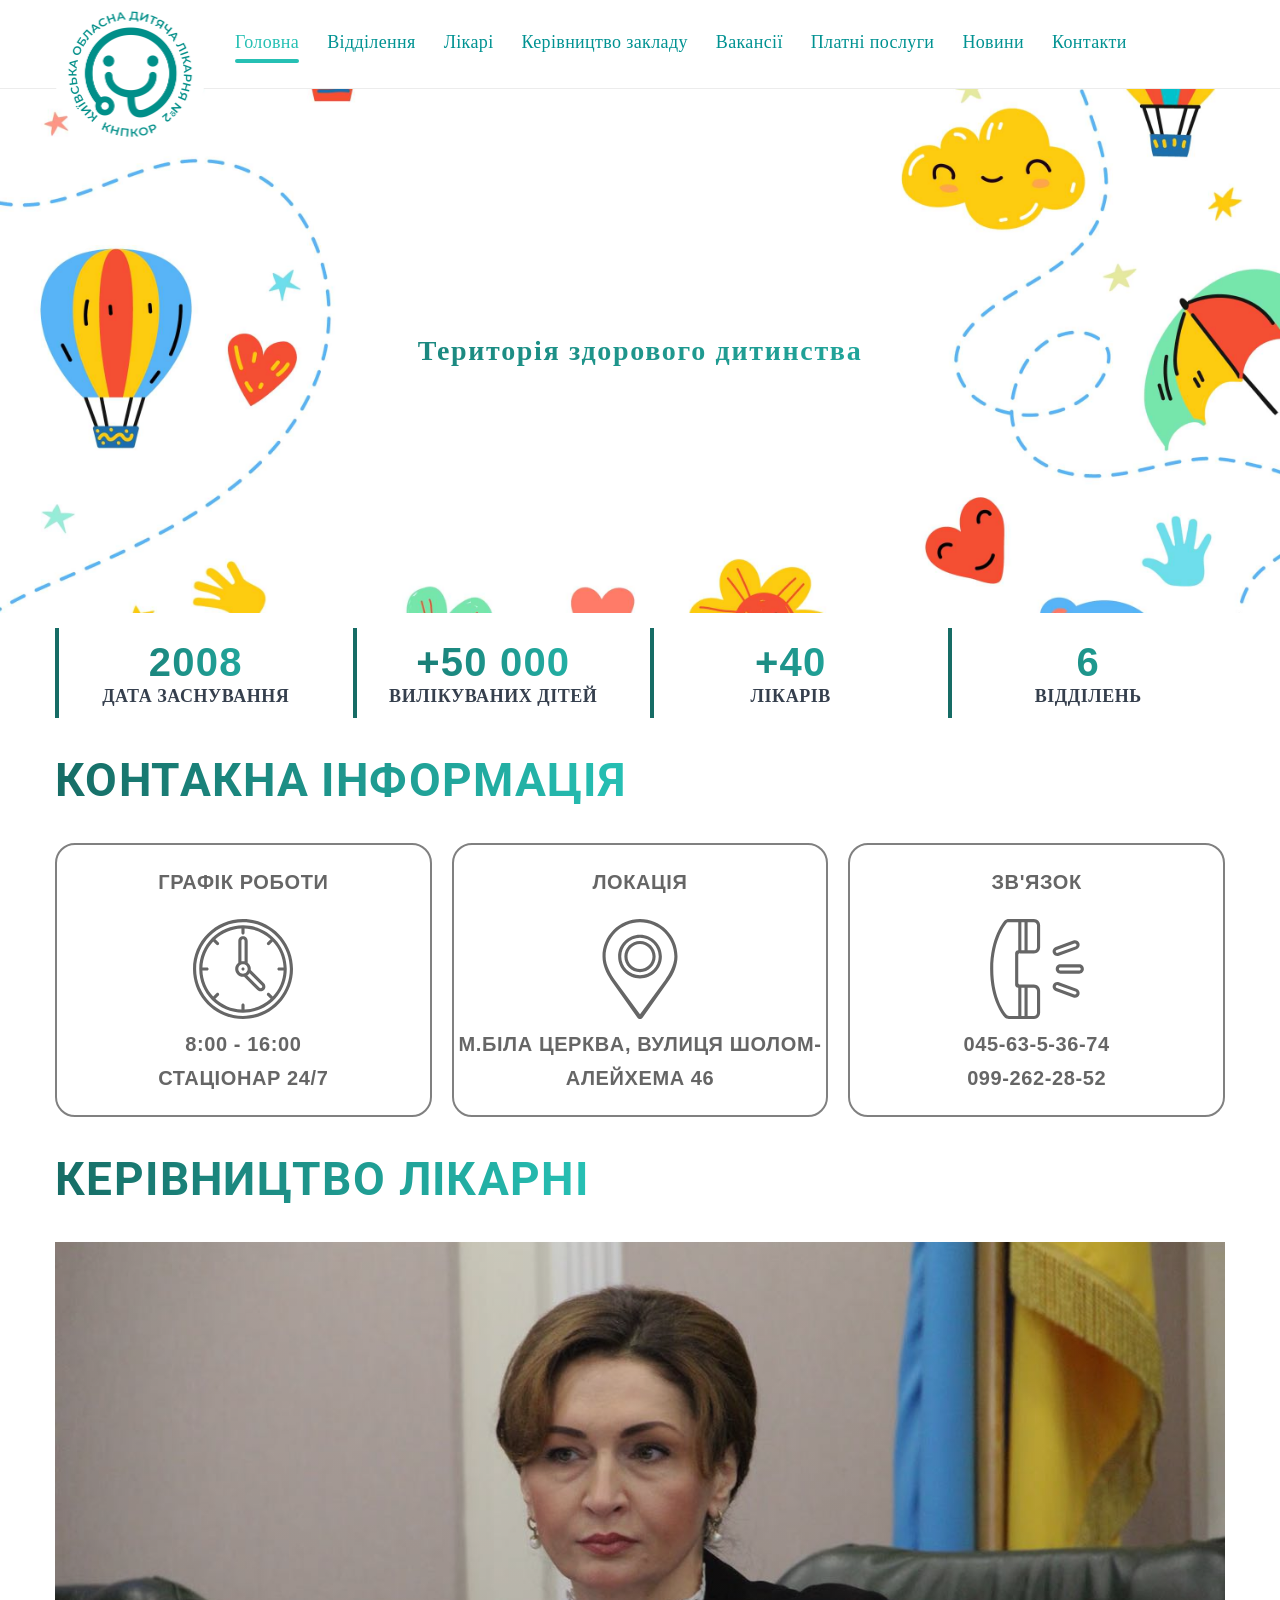
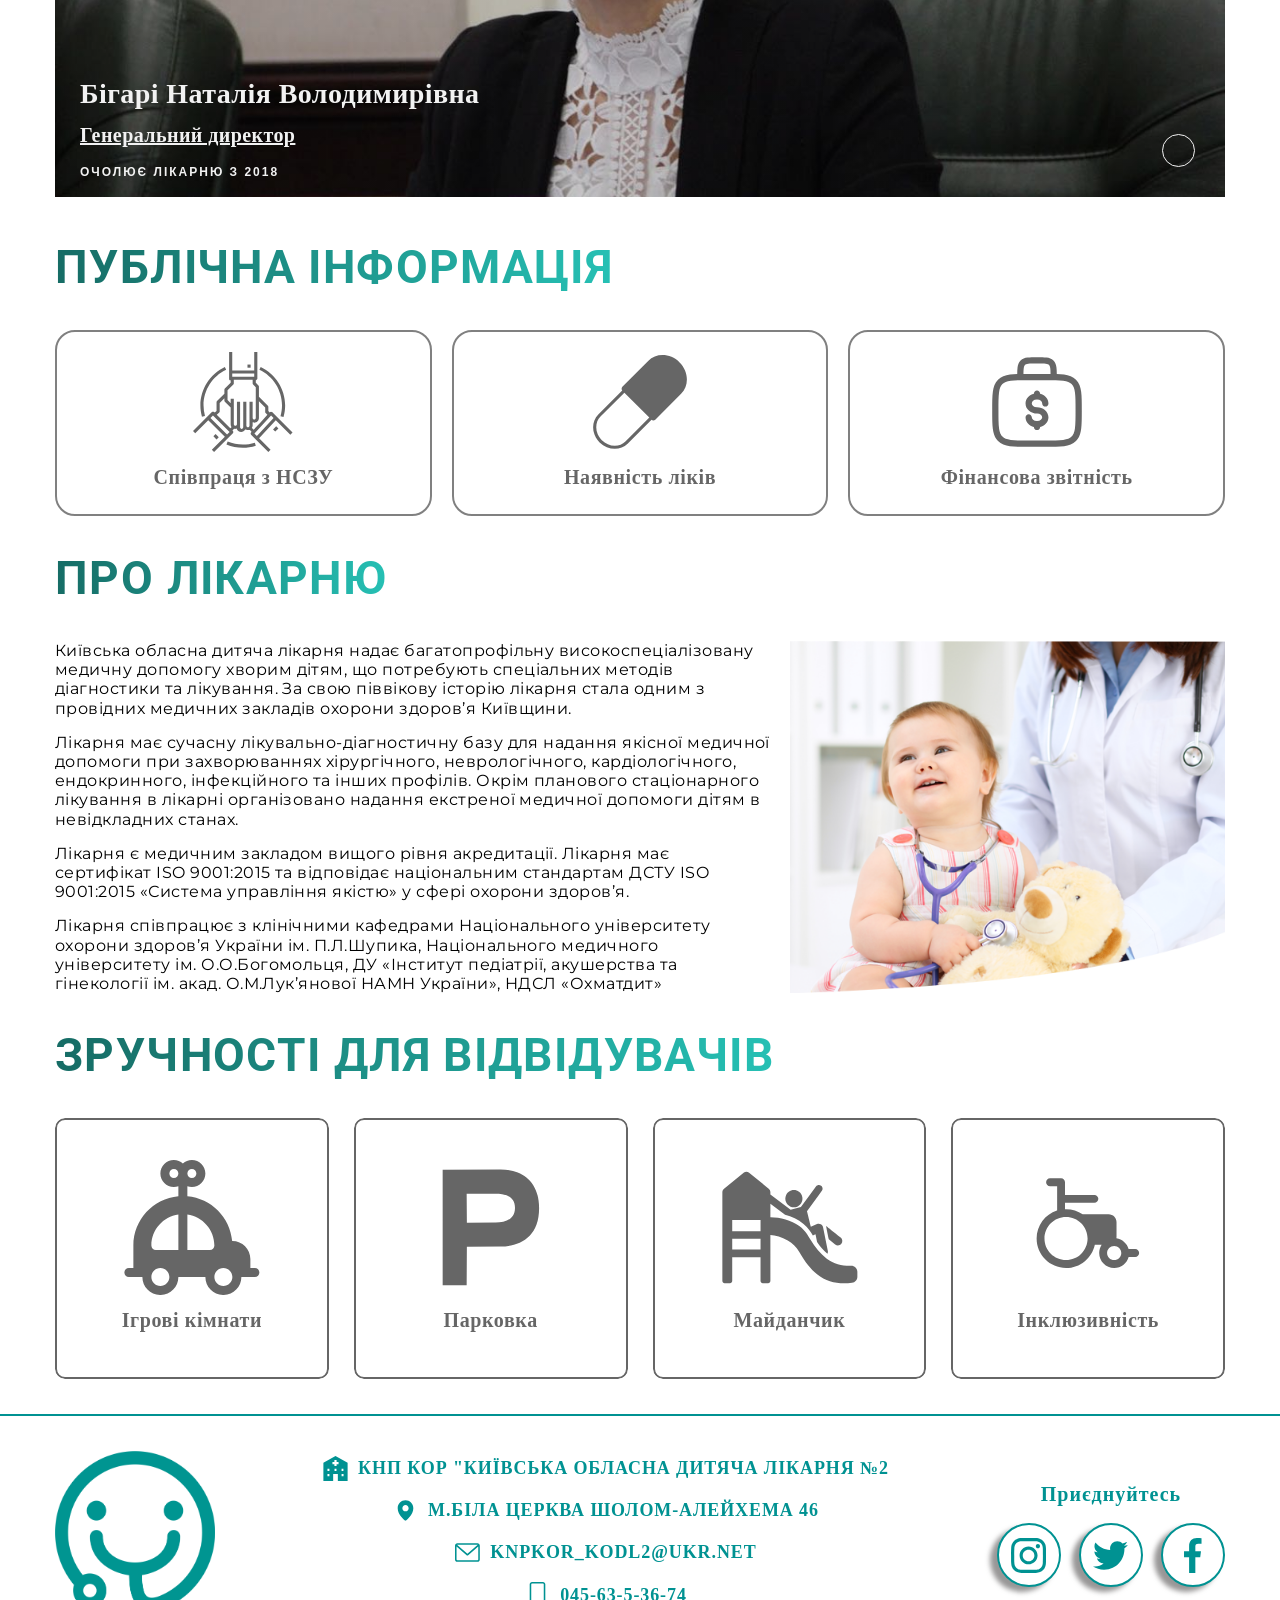
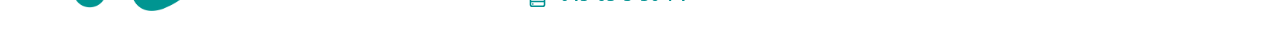
==== commit 65503293: "1" ====
--- a/index.html
+++ b/index.html
@@ -45,9 +45,7 @@
   <header class="header">
     <div class=" header__container container">
       <div class="header__logo-wrap">
-
         <img src="./images/logo.png" alt="logo" class=" header__logo--img">
-
       </div>
 
       <button type="button" class="header__button">
@@ -57,10 +55,6 @@
         <svg width="40" height="40" class="header__icon js-close-menu">
           <use href="./images/icon.svg#cross"></use>
         </svg>
-
-
-
-
       </button>
       <div class="header__burger js-menu-container">
         <nav class="nav">
@@ -68,30 +62,22 @@
             <li class="nav__item">
               <a href="./index.html" class="nav__link link nav__link--current">Головна</a>
             </li>
-
             </li>
             <li class="nav__item">
               <a href="./departments.html" class="nav__link link">Відділення</a>
             </li>
-
-
             <li class="nav__item">
               <a href="./doctors.html" class="nav__link link">Лікарі</a>
             </li>
-
-
             <li class="nav__item">
               <a href="./management.html" class="nav__link link">Керівництво закладу</a>
             </li>
-
             <li class="nav__item">
               <a href="./vacancies.html" class="nav__link link">Вакансії</a>
             </li>
-
             <li class="nav__item">
               <a href="./paidService.html" class="nav__link link">Платні послуги</a>
             </li>
-
             <li class="nav__item">
               <a href="./news.html" class="nav__link link">Новини</a>
             </li>
@@ -305,19 +291,19 @@
       <div class="container">
         <h3 class="public__title">Публічна інформація</h3>
         <ul class="public__list">
-          <li class="public__item">
+          <li class="public__item" id="nszu">
             <svg class="public__icon">
               <use href="./images/publicInformation/publicSprt.svg#coloboration"></use>
             </svg>
             <p class="public__name">Cпівпраця з НСЗУ</p>
           </li>
-          <li class="public__item">
+          <li class="public__item" id="pills">
             <svg class="public__icon">
               <use href="./images/publicInformation/publicSprt.svg#pill"></use>
             </svg>
             <p class="public__name">Наявність ліків</p>
           </li>
-          <li class="public__item">
+          <li class="public__item" id="money">
             <svg class="public__icon">
               <use href="./images/publicInformation/publicSprt.svg#money"></use>
             </svg>
@@ -353,7 +339,7 @@
               П.Л.Шупика, Національного медичного університету ім. О.О.Богомольця, ДУ «Інститут педіатрії, акушерства та
               гінекології ім. акад. О.М.Лук’янової НАМН України», НДСЛ «Охматдит»</p>
           </div>
-          <div class="about__foto"><img src="/images/laba.jpg" alt="foto"></div>
+          <div class="about__foto"><img src="/images/pediatria2.png" alt="foto"></div>
         </div>
       </div>
     </section>
@@ -872,21 +858,6 @@
 
         <ul class="fonds__list">
           <li class="fonds__item">
-            <a href="https://www.zdorovi.help/" target="_blank" class="fonds__link">
-              <img src="./images/BF-zdorovi.jpg" alt="" class="fonds__img">
-            </a>
-          </li>
-          <li class="fonds__item">
-            <a href="https://www.zdorovi.help/" target="_blank" class="fonds__link">
-              <img src="./images/BF-zdorovi.jpg" alt="" class="fonds__img">
-            </a>
-          </li>
-          <li class="fonds__item">
-            <a href="https://www.zdorovi.help/" target="_blank" class="fonds__link">
-              <img src="./images/BF-zdorovi.jpg" alt="" class="fonds__img">
-            </a>
-          </li>
-          <!-- <li class="fonds__item">
             <a href="https://www.zdorovi.help/" target="_blank" class="fonds__link">
               <img src="./images/BF-zdorovi.jpg" alt="" class="fonds__img">
             </a>
@@ -1000,6 +971,8 @@
     <script src="./js/menu.js" type="module"></script>
     <script src="./js/info.js" type="module"></script>
     <script src="./js/menegment.js" type="module"></script>
+    <script src="./js/publicInformation.js" type="module"></script>
+
 
     <script src="./js/departmensSlider.js" type="module"></script>
     <script src="./js/doctorsSlider.js" type="module"></script>
--- a/css/main.css
+++ b/css/main.css
@@ -376,13 +376,16 @@
   }
 }
 .nav__link {
+  font-size: 16px;
+  font-weight: 500;
+  line-height: 1.2;
+  letter-spacing: 0.02em;
   font-family: Georgia, "Times New Roman", Times, serif;
   position: relative;
   padding-bottom: 10px;
   text-decoration: none;
   -webkit-transition: color 250ms cubic-bezier(0.4, 0, 0.2, 1);
   transition: color 250ms cubic-bezier(0.4, 0, 0.2, 1);
-  position: relative;
   text-decoration: none;
   color: inherit;
   color: #009292;
@@ -1138,6 +1141,84 @@
   color: transparent;
   -webkit-background-clip: text;
           background-clip: text;
+}
+
+.fonds {
+  padding: 20px 0;
+}
+.fonds__logo {
+  width: 100px;
+  height: 100%;
+}
+.fonds__title {
+  font-size: 26px;
+  font-weight: 700;
+  line-height: 1.2;
+  letter-spacing: 0.03em;
+  text-transform: uppercase;
+  display: inline-block;
+  margin-bottom: 35px;
+  background-image: -webkit-gradient(linear, right top, left top, from(#26c0b4), to(#166c65));
+  background-image: linear-gradient(to left, #26c0b4, #166c65);
+  color: transparent;
+  -webkit-background-clip: text;
+          background-clip: text;
+}
+@media screen and (min-width: 1200px) {
+  .fonds__title {
+    font-size: 46px;
+    font-weight: 700;
+    line-height: 1.2;
+    letter-spacing: 0.03em;
+  }
+}
+@media screen and (min-width: 768px) {
+  .fonds__title {
+    text-align: center;
+    font-size: 38px;
+    font-weight: 600;
+    line-height: 1.8;
+    letter-spacing: 0.07em;
+  }
+}
+@media screen and (min-width: 768px) and (min-width: 1200px) {
+  .fonds__title {
+    font-size: 48px;
+    font-weight: 900;
+    line-height: 1.8;
+    letter-spacing: 0.07em;
+  }
+}
+.fonds__list {
+  display: -webkit-box;
+  display: -ms-flexbox;
+  display: flex;
+  -webkit-box-orient: vertical;
+  -webkit-box-direction: normal;
+      -ms-flex-direction: column;
+          flex-direction: column;
+  gap: 20px;
+  list-style: none;
+}
+.fonds__item {
+  border-radius: 10px;
+  -webkit-box-shadow: 0 0 10px 5px rgba(0, 0, 0, 0.3);
+          box-shadow: 0 0 10px 5px rgba(0, 0, 0, 0.3);
+  -webkit-transition: -webkit-transform 0.3s ease;
+  transition: -webkit-transform 0.3s ease;
+  transition: transform 0.3s ease;
+  transition: transform 0.3s ease, -webkit-transform 0.3s ease;
+}
+.fonds__item:hover, .fonds__item:focus {
+  -webkit-transform: scale(1.03);
+          transform: scale(1.03);
+}
+.fonds__img {
+  width: 100%;
+  height: 100%;
+  -o-object-fit: cover;
+     object-fit: cover;
+  border-radius: 10px;
 }
 
 .swiper {
@@ -1402,6 +1483,7 @@
 .comforts__overlay {
   width: 100%;
   height: 100%;
+  border-radius: 10px;
   display: -webkit-box;
   display: -ms-flexbox;
   display: flex;
@@ -2151,77 +2233,6 @@
           box-shadow: 0 8px 20px -4px #95abbb;
   width: 100px;
 }
-.fonds {
-  background-image: url(..//..//..//images/10802.jpg);
-  background-position: center;
-  background-repeat: no-repeat;
-  background-size: cover;
-  padding: 20px 0;
-}
-.fonds__logo {
-  width: 100px;
-  height: 100%;
-}
-.fonds__title {
-  font-size: 28px;
-  font-weight: 700;
-  line-height: 1.2;
-  letter-spacing: 0.03em;
-  font-family: "Alegreya";
-  color: white;
-  -webkit-background-clip: text;
-          background-clip: text;
-  margin-bottom: 20px;
-}
-@media screen and (min-width: 768px) {
-  .fonds__title {
-    text-align: center;
-    font-size: 38px;
-    font-weight: 600;
-    line-height: 1.8;
-    letter-spacing: 0.07em;
-  }
-}
-@media screen and (min-width: 768px) and (min-width: 1200px) {
-  .fonds__title {
-    font-size: 48px;
-    font-weight: 900;
-    line-height: 1.8;
-    letter-spacing: 0.07em;
-  }
-}
-.fonds__list {
-  display: -webkit-box;
-  display: -ms-flexbox;
-  display: flex;
-  -ms-flex-wrap: wrap;
-      flex-wrap: wrap;
-  gap: 20px;
-  list-style: none;
-}
-.fonds__item {
-  border-radius: 10px;
-  -webkit-box-shadow: 0 0 10px 5px rgba(0, 0, 0, 0.3);
-          box-shadow: 0 0 10px 5px rgba(0, 0, 0, 0.3);
-  -ms-flex-preferred-size: calc((100% - 40px) / 3);
-      flex-basis: calc((100% - 40px) / 3);
-  -webkit-transition: -webkit-transform 0.3s ease;
-  transition: -webkit-transform 0.3s ease;
-  transition: transform 0.3s ease;
-  transition: transform 0.3s ease, -webkit-transform 0.3s ease;
-}
-.fonds__item:hover, .fonds__item:focus {
-  -webkit-transform: scale(1.03);
-          transform: scale(1.03);
-}
-.fonds__img {
-  width: 100%;
-  height: 100%;
-  -o-object-fit: cover;
-     object-fit: cover;
-  border-radius: 10px;
-}
-
 .footer {
   border-top: 2px solid #009292;
   padding: 35px 0;
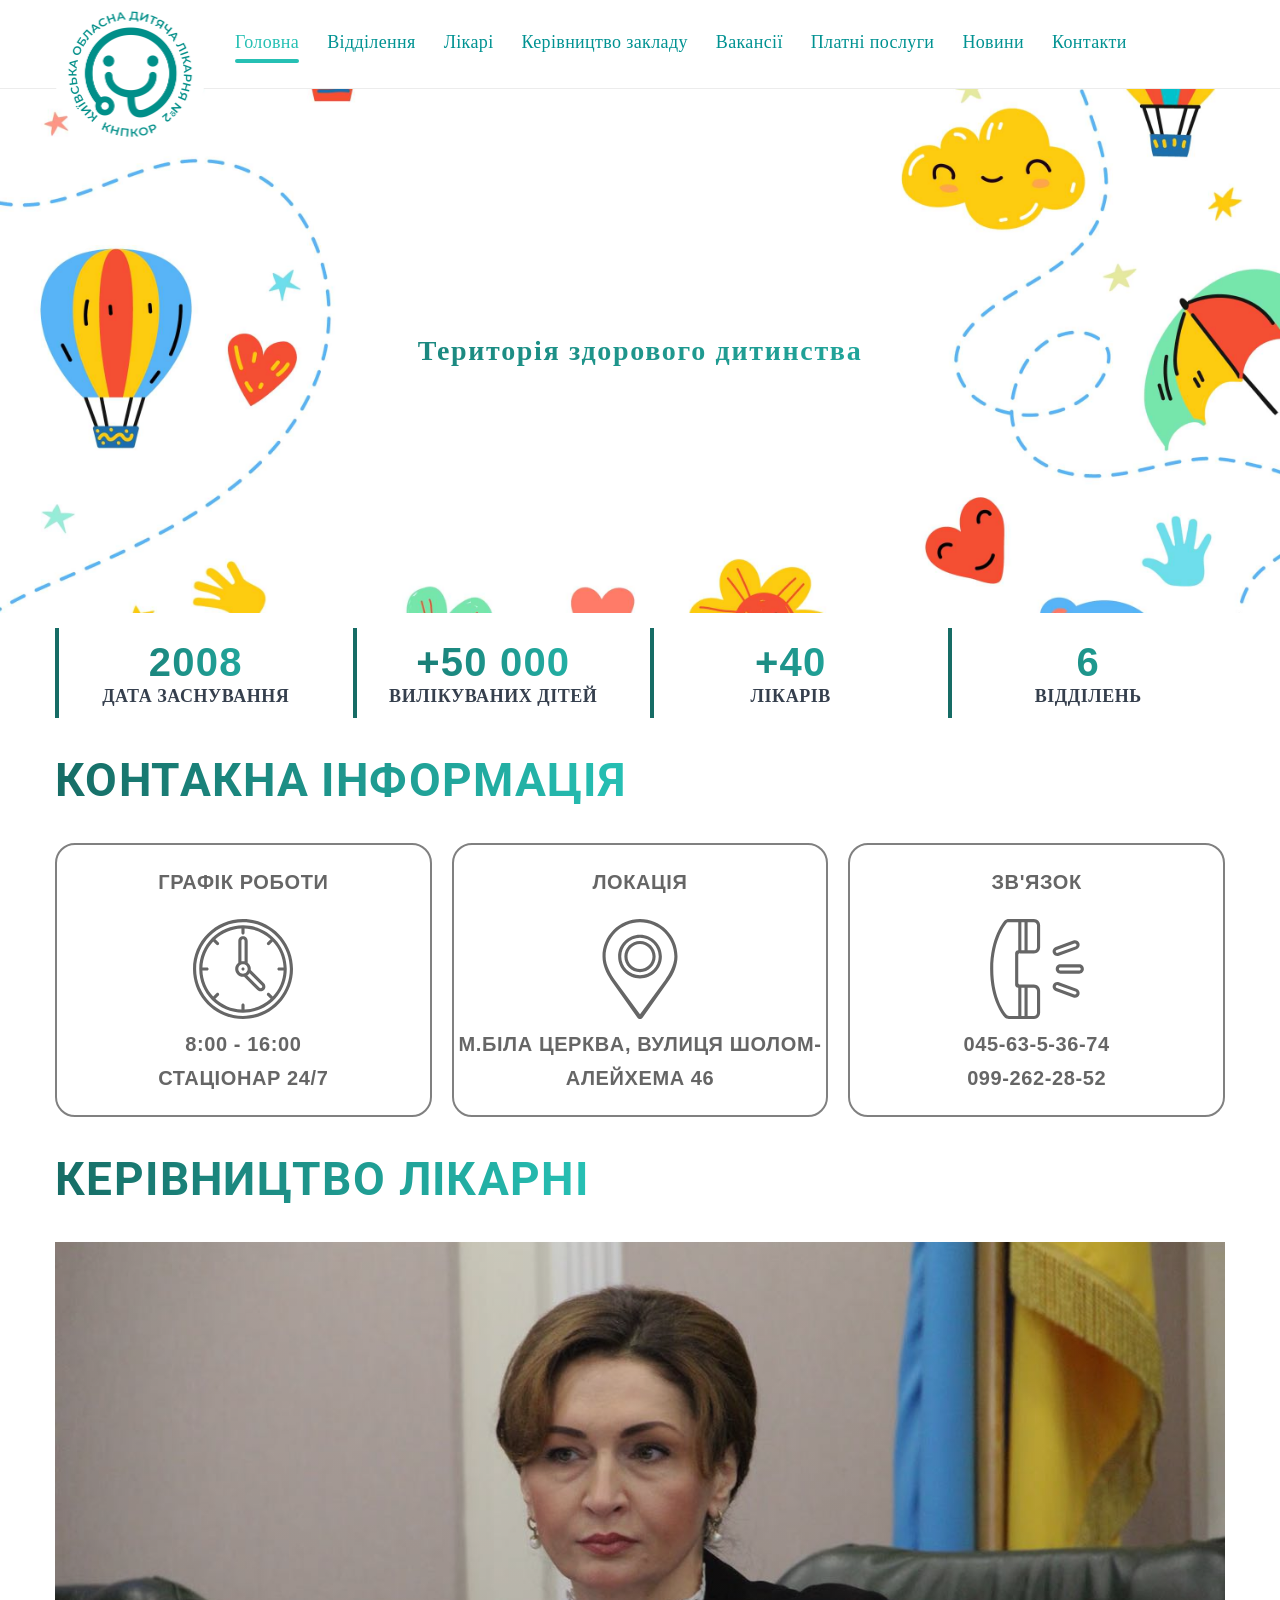
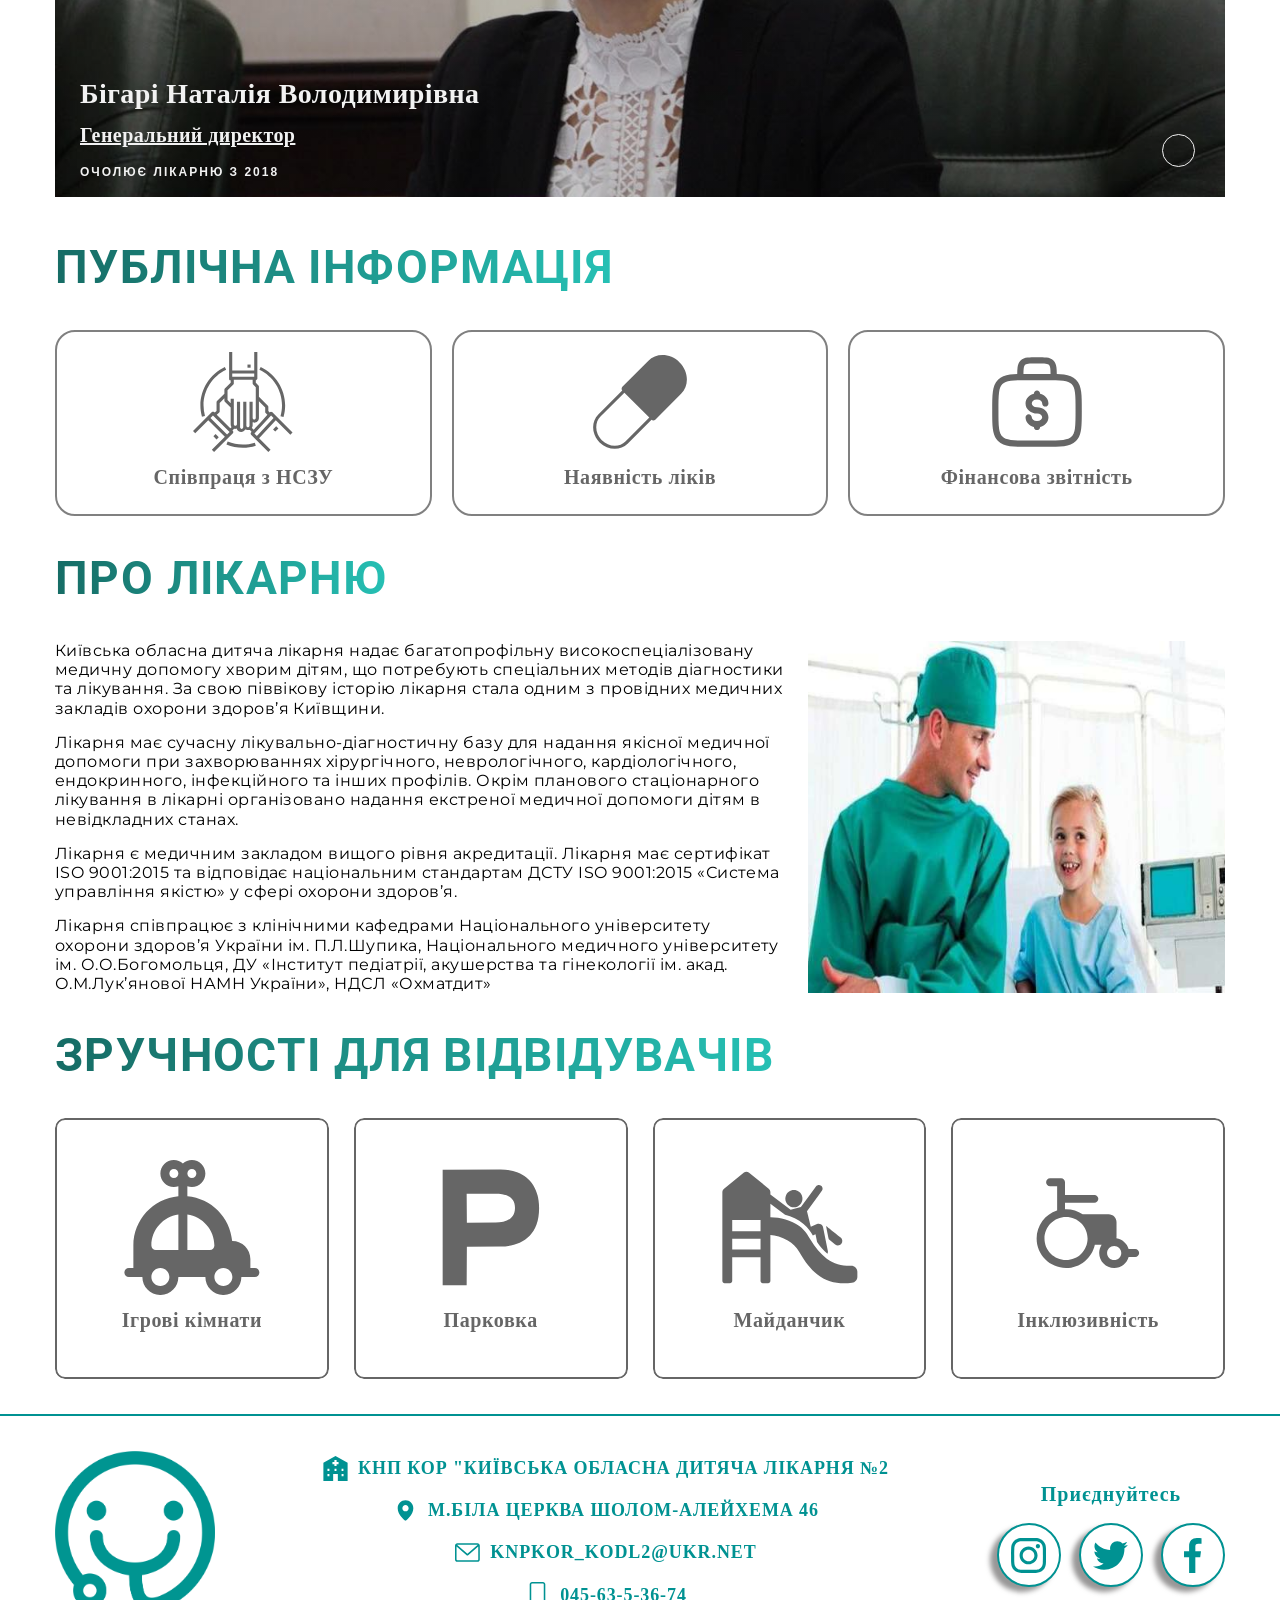
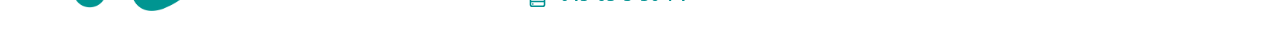
==== commit e441100b: "fix foto" ====
--- a/index.html
+++ b/index.html
@@ -339,7 +339,7 @@
               П.Л.Шупика, Національного медичного університету ім. О.О.Богомольця, ДУ «Інститут педіатрії, акушерства та
               гінекології ім. акад. О.М.Лук’янової НАМН України», НДСЛ «Охматдит»</p>
           </div>
-          <div class="about__foto"><img src="/images/pediatria2.png" alt="foto"></div>
+          <div class="about__foto"><img src="./images/detskaya-khirurgiya.jpg" alt="foto"></div>
         </div>
       </div>
     </section>
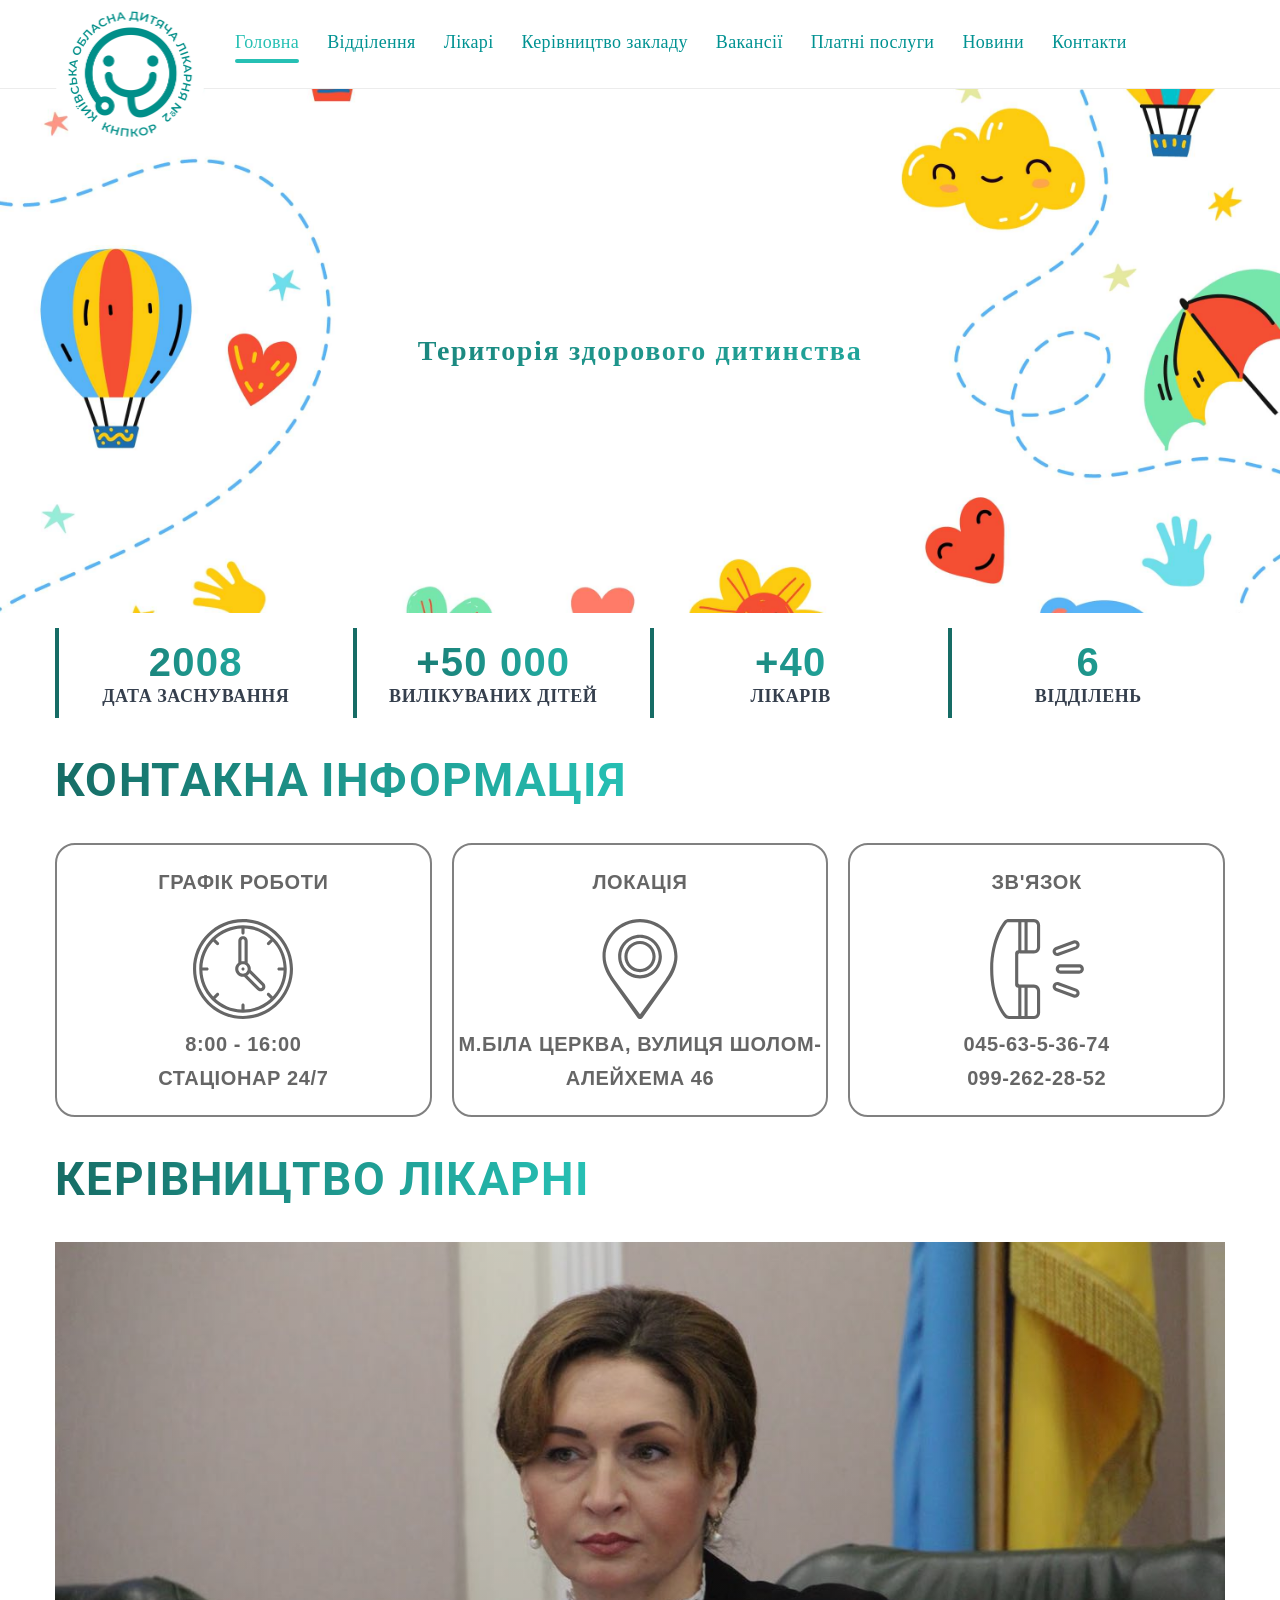
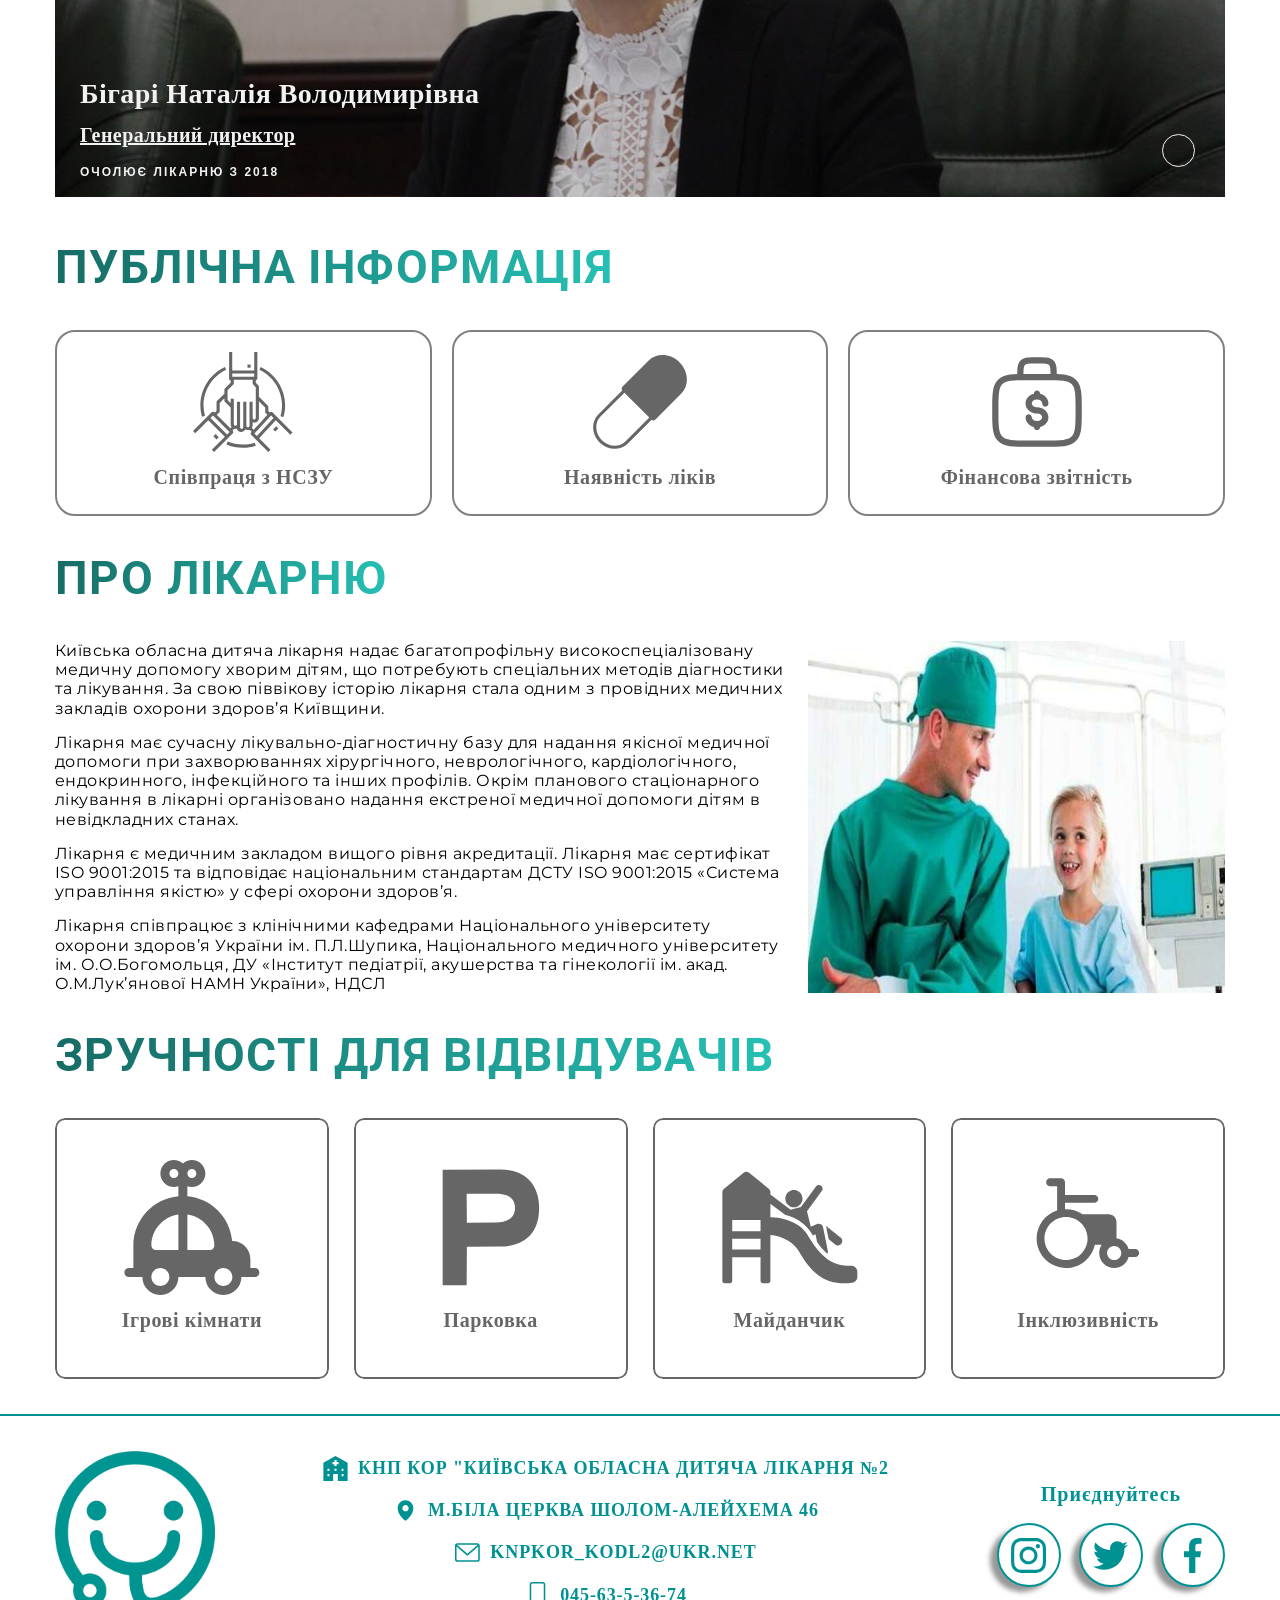
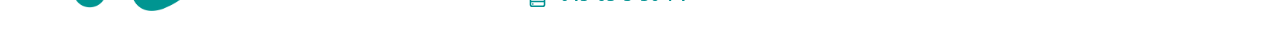
==== commit 477df302: "fix foto" ====
--- a/index.html
+++ b/index.html
@@ -337,7 +337,7 @@
             <p class="about__text">Лікарня співпрацює з клінічними кафедрами Національного університету охорони
               здоров’я України ім.
               П.Л.Шупика, Національного медичного університету ім. О.О.Богомольця, ДУ «Інститут педіатрії, акушерства та
-              гінекології ім. акад. О.М.Лук’янової НАМН України», НДСЛ «Охматдит»</p>
+              гінекології ім. акад. О.М.Лук’янової НАМН України», НДСЛ </p>
           </div>
           <div class="about__foto"><img src="./images/detskaya-khirurgiya.jpg" alt="foto"></div>
         </div>
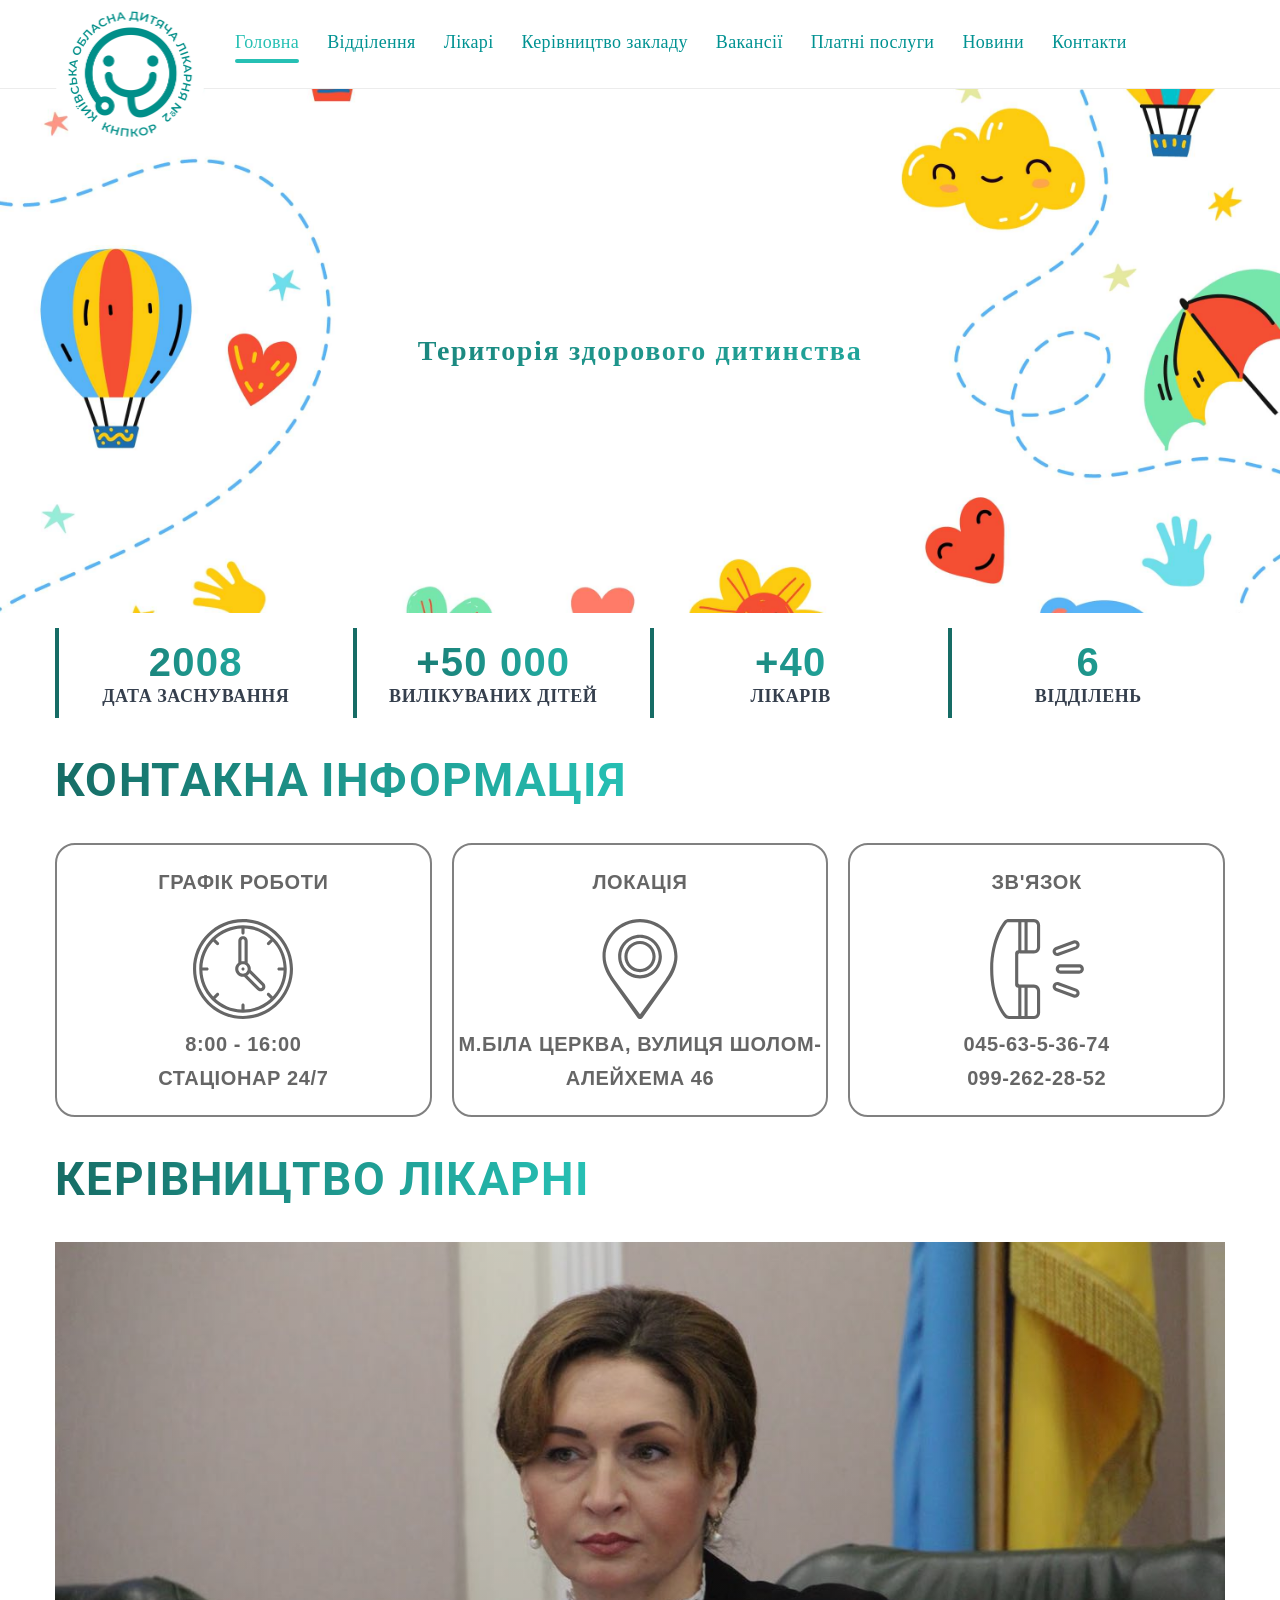
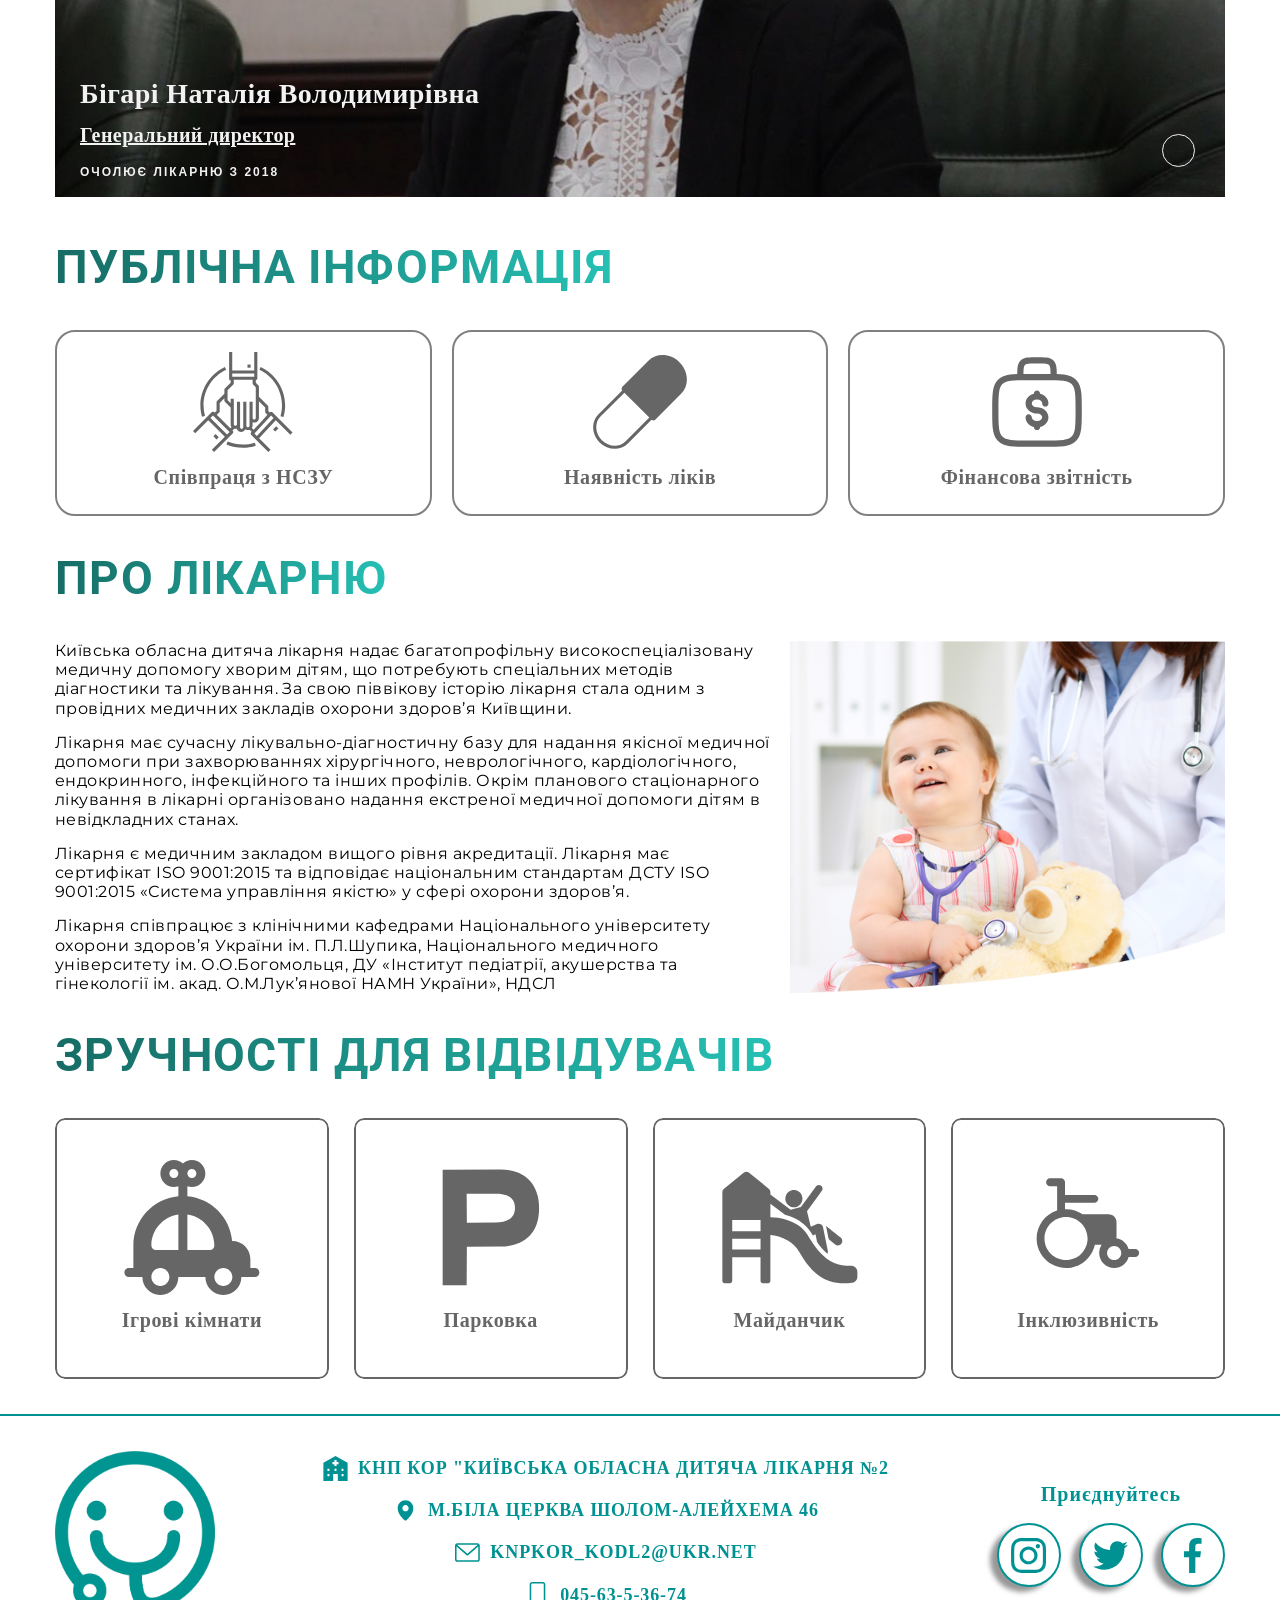
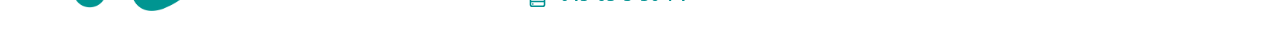
==== commit bbc7274f: "1" ====
--- a/index.html
+++ b/index.html
@@ -339,7 +339,7 @@
               П.Л.Шупика, Національного медичного університету ім. О.О.Богомольця, ДУ «Інститут педіатрії, акушерства та
               гінекології ім. акад. О.М.Лук’янової НАМН України», НДСЛ </p>
           </div>
-          <div class="about__foto"><img src="./images/detskaya-khirurgiya.jpg" alt="foto"></div>
+          <div class="about__foto"><img src="./images/pediatria2.png" alt="foto"></div>
         </div>
       </div>
     </section>
@@ -972,6 +972,10 @@
     <script src="./js/info.js" type="module"></script>
     <script src="./js/menegment.js" type="module"></script>
     <script src="./js/publicInformation.js" type="module"></script>
+    <script src="./js/comforts.js" type="module"></script>
+
+
+
 
 
     <script src="./js/departmensSlider.js" type="module"></script>
--- a/css/main.css
+++ b/css/main.css
@@ -1454,10 +1454,10 @@
 .comforts__item {
   -ms-flex-preferred-size: calc((100% - 10px) / 2);
       flex-basis: calc((100% - 10px) / 2);
-  -webkit-transition: -webkit-transform 0.3s ease;
-  transition: -webkit-transform 0.3s ease;
-  transition: transform 0.3s ease;
-  transition: transform 0.3s ease, -webkit-transform 0.3s ease;
+  -webkit-transition: -webkit-transform 0.6s ease;
+  transition: -webkit-transform 0.6s ease;
+  transition: transform 0.6s ease;
+  transition: transform 0.6s ease, -webkit-transform 0.6s ease;
   border: 1.5px solid #666666;
   border-radius: 10px;
   padding: 30px 0;
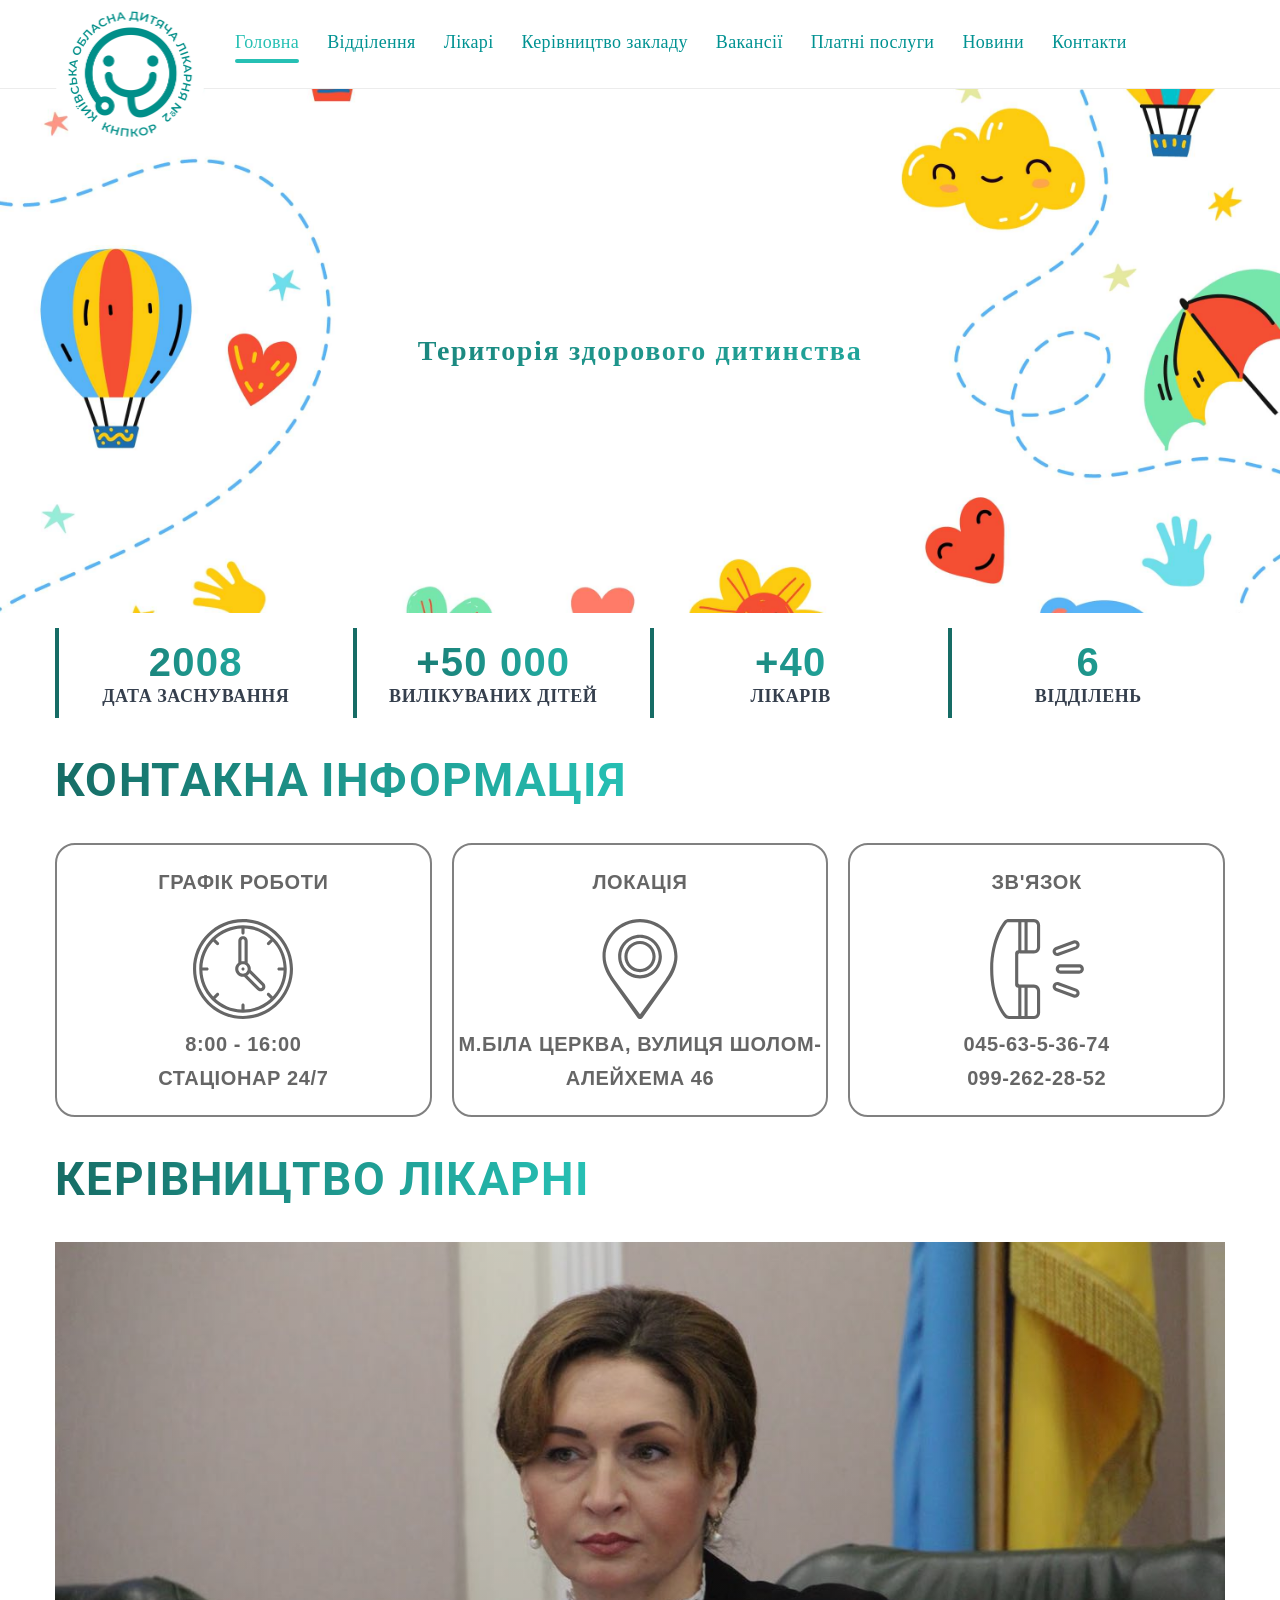
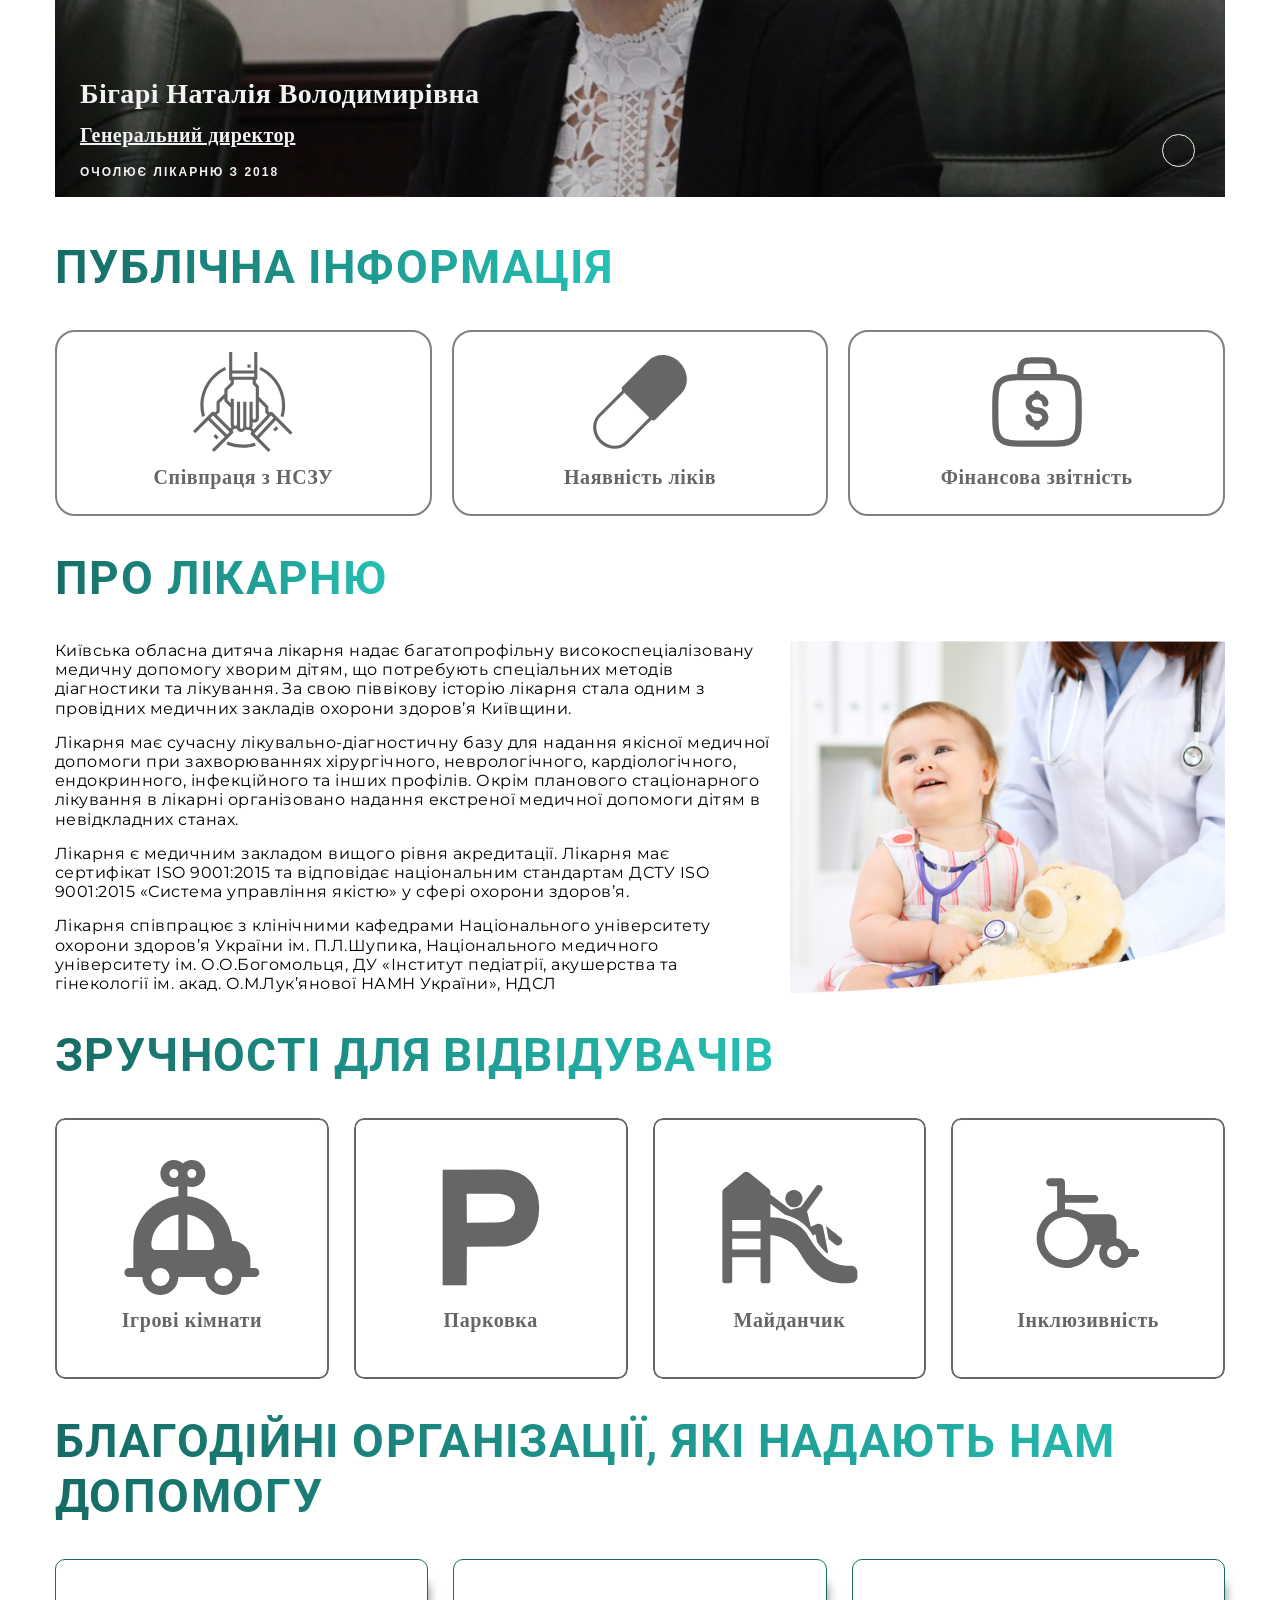
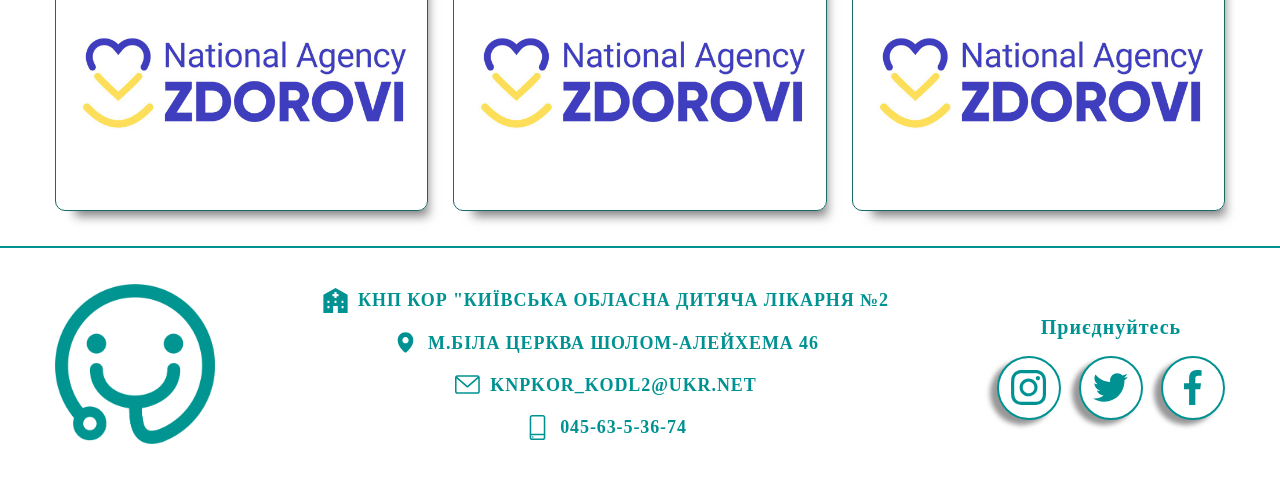
==== commit 0f1d73c9: "finish main page" ====
--- a/index.html
+++ b/index.html
@@ -851,30 +851,38 @@
 
     <!-- Fonds -->
 
-    <!-- <section class="fonds">
+    <section class="fonds">
       <div class="container">
         <h1 class="fonds__title">Благодійні організації, які надають нам допомогу
         </h1>
 
         <ul class="fonds__list">
           <li class="fonds__item">
-            <a href="https://www.zdorovi.help/" target="_blank" class="fonds__link">
-              <img src="./images/BF-zdorovi.jpg" alt="" class="fonds__img">
-            </a>
+            <div class="fonds__thumb">
+              <a href="https://www.zdorovi.help/" target="_blank" class="fonds__link">
+                <img src="./images/BF-zdorovi.jpg" alt="" class="fonds__img">
+              </a>
+            </div>
+
           </li>
           <li class="fonds__item">
-            <a href="https://www.zdorovi.help/" target="_blank" class="fonds__link">
-              <img src="./images/BF-zdorovi.jpg" alt="" class="fonds__img">
-            </a>
+            <div class="fonds__thumb">
+              <a href="https://www.zdorovi.help/" target="_blank" class="fonds__link">
+                <img src="./images/BF-zdorovi.jpg" alt="" class="fonds__img">
+              </a>
+            </div>
+
           </li>
           <li class="fonds__item">
-            <a href="https://www.zdorovi.help/" target="_blank" class="fonds__link">
-              <img src="./images/BF-zdorovi.jpg" alt="" class="fonds__img">
-            </a>
+            <div class="fonds__thumb">
+              <a href="https://www.zdorovi.help/" target="_blank" class="fonds__link">
+                <img src="./images/BF-zdorovi.jpg" alt="" class="fonds__img">
+              </a>
+            </div>
           </li>
         </ul>
       </div>
-    </section> -->
+    </section>
 
     <!-- Footer -->
 
--- a/css/main.css
+++ b/css/main.css
@@ -923,8 +923,10 @@
   transition: box-shadow 250ms cubic-bezier(0.4, 0, 0.2, 1), border-color 250ms cubic-bezier(0.4, 0, 0.2, 1);
   transition: box-shadow 250ms cubic-bezier(0.4, 0, 0.2, 1), border-color 250ms cubic-bezier(0.4, 0, 0.2, 1), -webkit-box-shadow 250ms cubic-bezier(0.4, 0, 0.2, 1);
 }
-.info__item:hover {
-  border-color: #166c65;
+@media screen and (min-width: 1200px) {
+  .info__item:hover {
+    border-color: #166c65;
+  }
 }
 @media screen and (max-width: 767px) {
   .info__item {
@@ -996,25 +998,32 @@
   }
 }
 
-.info__item:hover .info__link svg {
-  scale: 1.07;
-  fill: #166c65;
-}
-
-.info__item:hover .info__description {
-  background-image: -webkit-gradient(linear, right top, left top, from(#26c0b4), to(#166c65));
-  background-image: linear-gradient(to left, #26c0b4, #166c65);
-  color: transparent;
-  -webkit-background-clip: text;
-          background-clip: text;
-}
-
-.info__item:hover .info__name {
-  background-image: -webkit-gradient(linear, right top, left top, from(#26c0b4), to(#166c65));
-  background-image: linear-gradient(to left, #26c0b4, #166c65);
-  color: transparent;
-  -webkit-background-clip: text;
-          background-clip: text;
+@media screen and (min-width: 1200px) {
+  .info__item:hover .info__link svg:hover {
+    border-color: #166c65;
+    scale: 1.07;
+    fill: #166c65;
+  }
+}
+
+@media screen and (min-width: 1200px) {
+  .info__item:hover .info__description {
+    background-image: -webkit-gradient(linear, right top, left top, from(#26c0b4), to(#166c65));
+    background-image: linear-gradient(to left, #26c0b4, #166c65);
+    color: transparent;
+    -webkit-background-clip: text;
+            background-clip: text;
+  }
+}
+
+@media screen and (min-width: 1200px) {
+  .info__item:hover .info__name {
+    background-image: -webkit-gradient(linear, right top, left top, from(#26c0b4), to(#166c65));
+    background-image: linear-gradient(to left, #26c0b4, #166c65);
+    color: transparent;
+    -webkit-background-clip: text;
+            background-clip: text;
+  }
 }
 
 .public {
@@ -1071,8 +1080,10 @@
   transition: box-shadow 250ms cubic-bezier(0.4, 0, 0.2, 1), border-color 250ms cubic-bezier(0.4, 0, 0.2, 1);
   transition: box-shadow 250ms cubic-bezier(0.4, 0, 0.2, 1), border-color 250ms cubic-bezier(0.4, 0, 0.2, 1), -webkit-box-shadow 250ms cubic-bezier(0.4, 0, 0.2, 1);
 }
-.public__item:hover {
-  border-color: #166c65;
+@media screen and (min-width: 1200px) {
+  .public__item:hover {
+    border-color: #166c65;
+  }
 }
 @media screen and (max-width: 767px) {
   .public__item {
@@ -1130,63 +1141,50 @@
   }
 }
 
-.public__item:hover svg {
-  scale: 1.07;
-  fill: #166c65;
-}
-
-.public__item:hover .public__name {
+@media screen and (min-width: 1200px) {
+  .public__item:hover svg {
+    scale: 1.07;
+    fill: #166c65;
+  }
+}
+
+@media screen and (min-width: 1200px) {
+  .public__item:hover .public__name {
+    background-image: -webkit-gradient(linear, right top, left top, from(#26c0b4), to(#166c65));
+    background-image: linear-gradient(to left, #26c0b4, #166c65);
+    color: transparent;
+    -webkit-background-clip: text;
+            background-clip: text;
+  }
+}
+
+.fonds {
+  padding: 0 0 35px 0;
+}
+.fonds__logo {
+  width: 100px;
+  height: 100%;
+}
+.fonds__title {
+  margin-bottom: 35px;
+  display: inline-block;
+  text-transform: uppercase;
+  font-size: 26px;
+  font-weight: 700;
+  line-height: 1.2;
+  letter-spacing: 0.03em;
   background-image: -webkit-gradient(linear, right top, left top, from(#26c0b4), to(#166c65));
   background-image: linear-gradient(to left, #26c0b4, #166c65);
   color: transparent;
   -webkit-background-clip: text;
           background-clip: text;
 }
-
-.fonds {
-  padding: 20px 0;
-}
-.fonds__logo {
-  width: 100px;
-  height: 100%;
-}
-.fonds__title {
-  font-size: 26px;
-  font-weight: 700;
-  line-height: 1.2;
-  letter-spacing: 0.03em;
-  text-transform: uppercase;
-  display: inline-block;
-  margin-bottom: 35px;
-  background-image: -webkit-gradient(linear, right top, left top, from(#26c0b4), to(#166c65));
-  background-image: linear-gradient(to left, #26c0b4, #166c65);
-  color: transparent;
-  -webkit-background-clip: text;
-          background-clip: text;
-}
 @media screen and (min-width: 1200px) {
   .fonds__title {
     font-size: 46px;
     font-weight: 700;
     line-height: 1.2;
     letter-spacing: 0.03em;
-  }
-}
-@media screen and (min-width: 768px) {
-  .fonds__title {
-    text-align: center;
-    font-size: 38px;
-    font-weight: 600;
-    line-height: 1.8;
-    letter-spacing: 0.07em;
-  }
-}
-@media screen and (min-width: 768px) and (min-width: 1200px) {
-  .fonds__title {
-    font-size: 48px;
-    font-weight: 900;
-    line-height: 1.8;
-    letter-spacing: 0.07em;
   }
 }
 .fonds__list {
@@ -1197,27 +1195,66 @@
   -webkit-box-direction: normal;
       -ms-flex-direction: column;
           flex-direction: column;
-  gap: 20px;
+  gap: 10px;
   list-style: none;
+}
+@media screen and (min-width: 768px) {
+  .fonds__list {
+    gap: 15px;
+    -webkit-box-orient: horizontal;
+    -webkit-box-direction: normal;
+        -ms-flex-direction: row;
+            flex-direction: row;
+  }
+}
+@media screen and (min-width: 1200px) {
+  .fonds__list {
+    gap: 25px;
+  }
+}
+.fonds__thumb {
+  width: 100%;
+  height: 170px;
+}
+@media screen and (min-width: 768px) {
+  .fonds__thumb {
+    height: 200px;
+  }
+}
+@media screen and (min-width: 1200px) {
+  .fonds__thumb {
+    height: 250px;
+  }
 }
 .fonds__item {
   border-radius: 10px;
-  -webkit-box-shadow: 0 0 10px 5px rgba(0, 0, 0, 0.3);
-          box-shadow: 0 0 10px 5px rgba(0, 0, 0, 0.3);
-  -webkit-transition: -webkit-transform 0.3s ease;
-  transition: -webkit-transform 0.3s ease;
-  transition: transform 0.3s ease;
-  transition: transform 0.3s ease, -webkit-transform 0.3s ease;
-}
-.fonds__item:hover, .fonds__item:focus {
-  -webkit-transform: scale(1.03);
-          transform: scale(1.03);
+  border: 1.5px solid #166c65;
+  -webkit-box-shadow: 10px 15px 10px -10px rgba(0, 0, 0, 0.5);
+          box-shadow: 10px 15px 10px -10px rgba(0, 0, 0, 0.5);
+}
+@media screen and (min-width: 768px) {
+  .fonds__item {
+    -ms-flex-preferred-size: calc((100% - 30px) / 3);
+        flex-basis: calc((100% - 30px) / 3);
+  }
+}
+@media screen and (min-width: 1200px) {
+  .fonds__item {
+    -webkit-transition: -webkit-transform 0.3s ease;
+    transition: -webkit-transform 0.3s ease;
+    transition: transform 0.3s ease;
+    transition: transform 0.3s ease, -webkit-transform 0.3s ease;
+  }
+  .fonds__item:hover, .fonds__item:focus {
+    -webkit-transform: scale(1.03);
+            transform: scale(1.03);
+  }
 }
 .fonds__img {
   width: 100%;
   height: 100%;
-  -o-object-fit: cover;
-     object-fit: cover;
+  -o-object-fit: contain;
+     object-fit: contain;
   border-radius: 10px;
 }
 
@@ -1490,7 +1527,7 @@
   -webkit-box-align: center;
       -ms-flex-align: center;
           align-items: center;
-  padding: 5px;
+  padding: 0 5px;
   top: 0;
   left: 0;
   position: absolute;
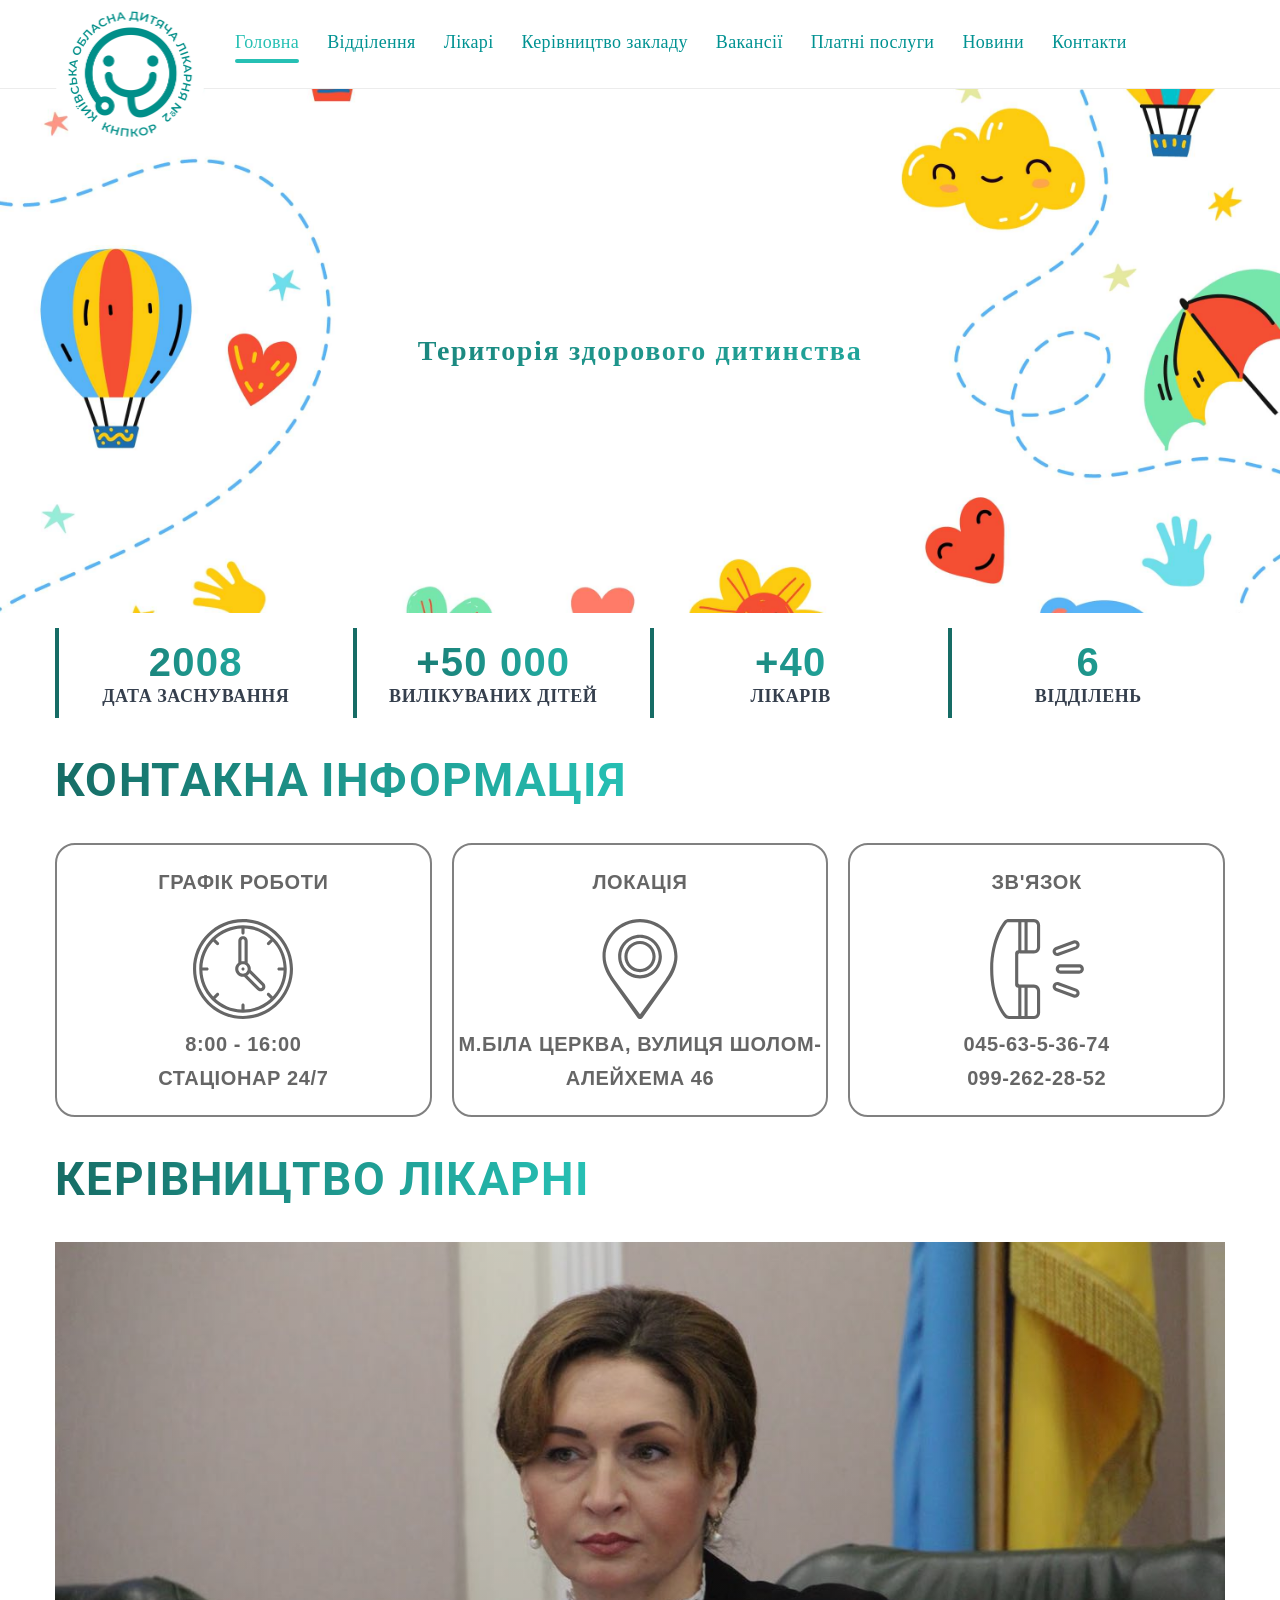
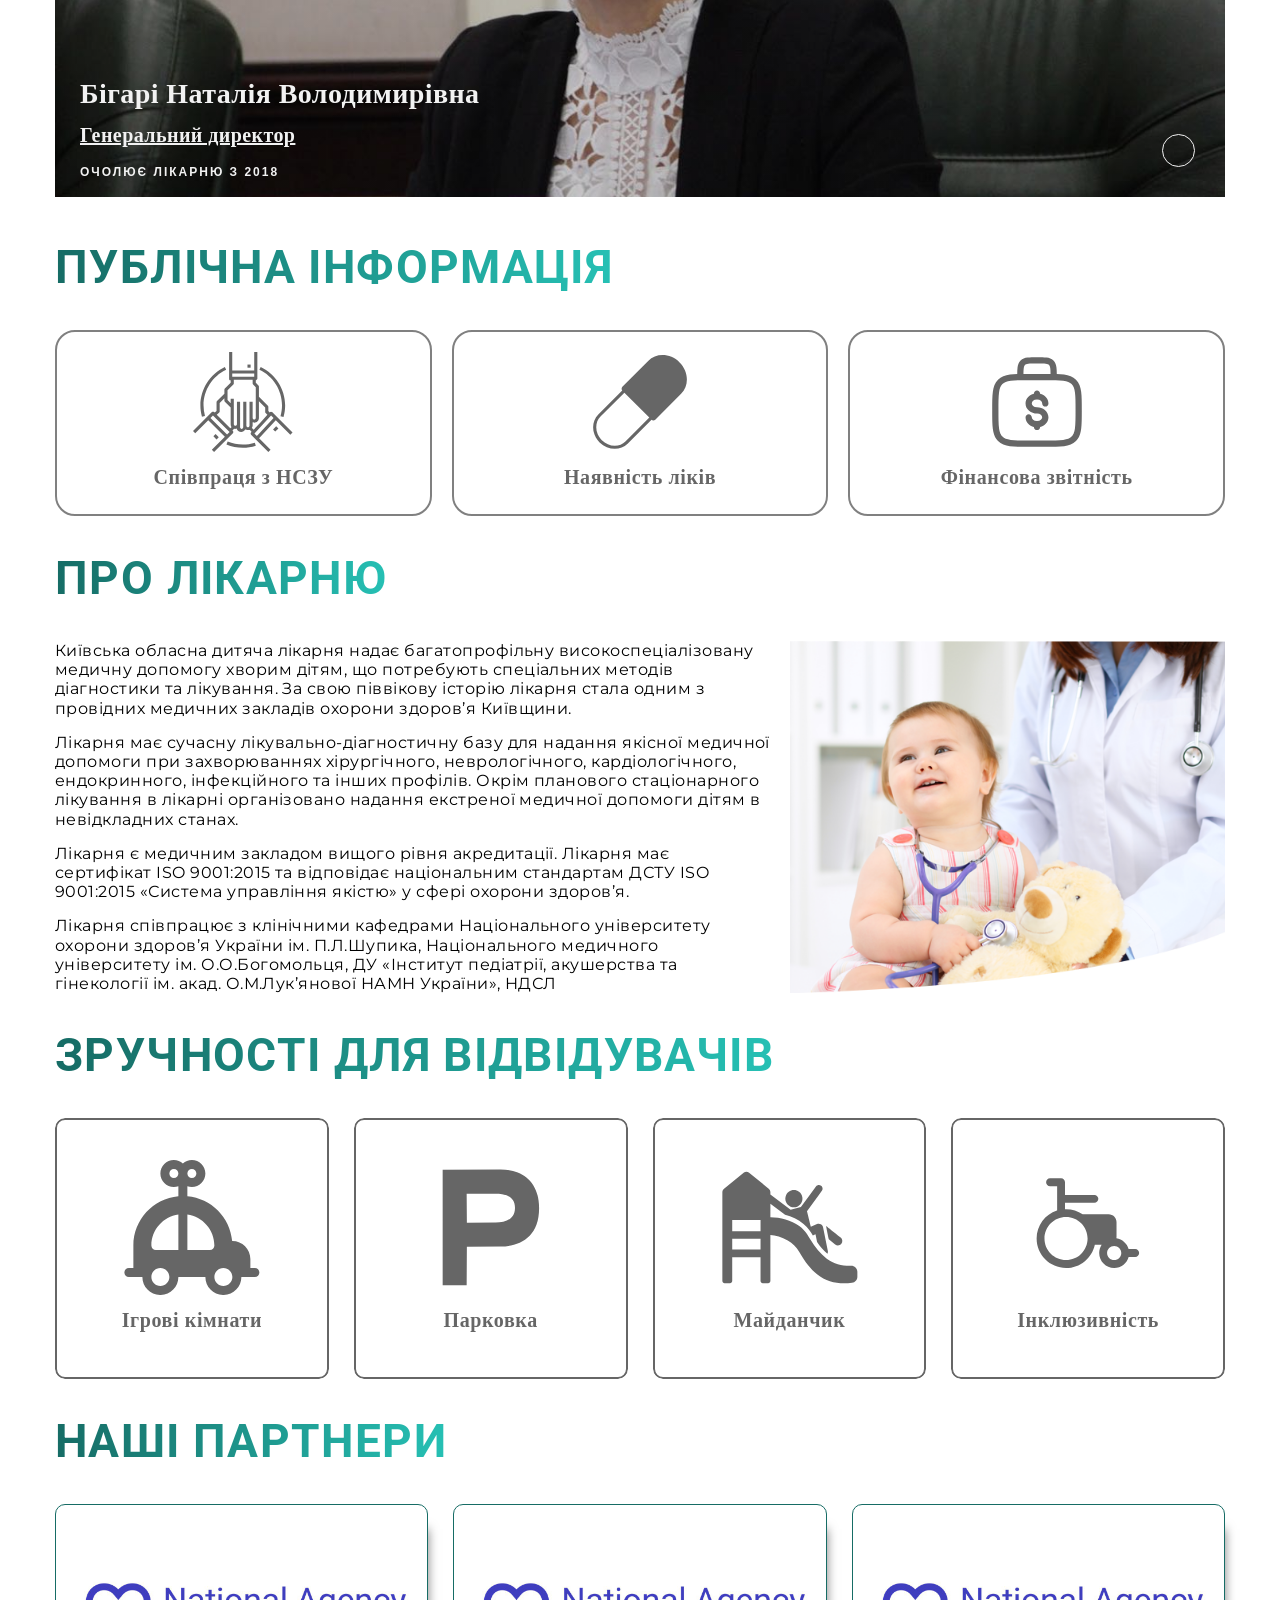
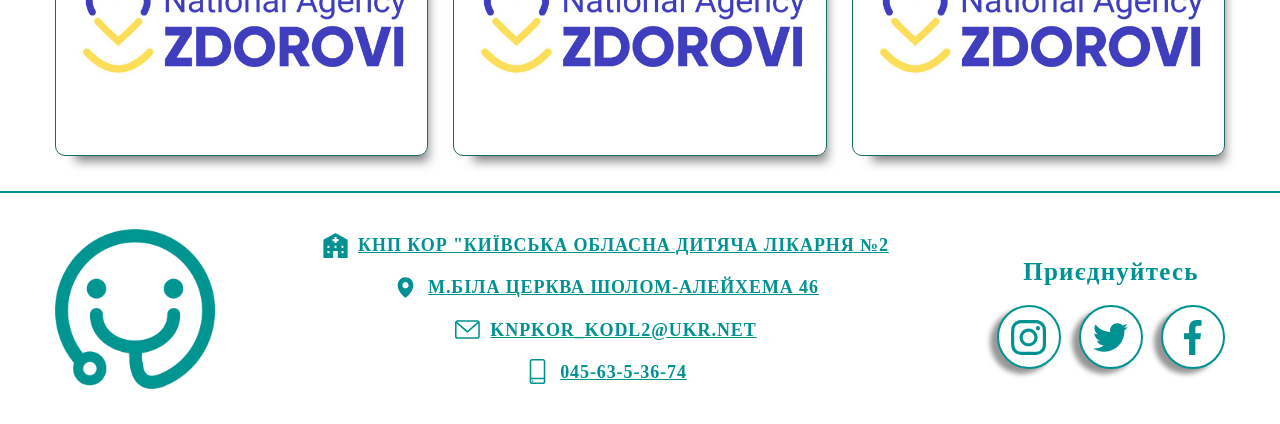
==== commit 2c226996: "finish with doctors page and clean the project" ====
--- a/index.html
+++ b/index.html
@@ -419,441 +419,14 @@
 
 
         </div>
-
-
-
-    </section>
-
-    <!-- Doctors  -->
-
-    <!-- <section class="doctors">
-
-      <div class="container">
-        <h1 class="doctors__title">Вузькі спеціалісти</h1>
-
-
-
-        <div class="image-slider swiper-container">
-          <div class="image-slider__wrapper swiper-wrapper">
-            <div class="image-slider__slide swiper-slide">
-              <div class="image-slider__image">
-
-                <figure class="doctors__card">
-                  <img src="https://www.tviysvit.com.ua/wp-content/uploads/2020/12/kabinet-pediatra-3.jpg"
-                    alt="sample87" />
-                  <div class="border"></div>
-                  <figcaption>
-                    <img src="https://med-magazin.ua/media/19/191534-kto-takoj-vrach-terapevt.jpg" alt="profile-sample4"
-                      class="profile" />
-                    <h2 class="doctors__specialist"> Нефролог</h2>
-                    <p class="doctors__person">Тімус Вікторія</p>
-                    <p class="doctors__review"> Привіт, я доктор [ваше ім'я], спеціалізуюсь у лікуванні і діагностиці
-                      різних захворювань. Моє
-                      завдання - надав </p>
-
-                  </figcaption>
-                </figure>
-
-              </div>
-            </div>
-            <div class="image-slider__slide swiper-slide">
-              <div class="image-slider__image">
-
-                <figure class="doctors__card">
-                  <img src="https://www.tviysvit.com.ua/wp-content/uploads/2020/12/kabinet-pediatra-3.jpg"
-                    alt="sample87" />
-                  <figcaption>
-                    <img src="https://medikom.ua/upload/images/4742/terapiya-kiev-7-0.jpg" alt="profile-sample4"
-                      class="profile" />
-                    <h2 class="doctors__specialist">Хірург</h2>
-                    <p class="doctors__person">Тімус Вікторія</p>
-                    <p class="doctors__review"> Привіт, я доктор [ваше ім'я], спеціалізуюсь у лікуванні і діагностиці
-                      різних захворювань. Моє
-                      завдання - надав </p>
-
-                  </figcaption>
-                </figure>
-
-              </div>
-            </div>
-            <div class="image-slider__slide swiper-slide">
-              <div class="image-slider__image">
-
-                <figure class="doctors__card">
-                  <img src="https://www.tviysvit.com.ua/wp-content/uploads/2020/12/kabinet-pediatra-3.jpg"
-                    alt="sample87" />
-                  <figcaption>
-                    <img
-                      src="https://daily-med.com.ua/wp-content/uploads/2022/07/500x334xportrait-doctor-1-1.jpg.pagespeed.ic_.zn3vnodome.jpg"
-                      alt="profile-sample4" class="profile" />
-                    <h2 class="doctors__specialist">Кардіолог</h2>
-                    <p class="doctors__person">Тімус Вікторія</p>
-                    <p class="doctors__review"> Привіт, я доктор [ваше ім'я], спеціалізуюсь у лікуванні і діагностиці
-                      різних захворювань. Моє
-                      завдання - надав </p>
-
-                  </figcaption>
-                </figure>
-
-              </div>
-            </div>
-            <div class="image-slider__slide swiper-slide">
-              <div class="image-slider__image">
-
-                <figure class="doctors__card">
-                  <img src="https://www.tviysvit.com.ua/wp-content/uploads/2020/12/kabinet-pediatra-3.jpg">
-                  <figcaption>
-                    <img src="https://www.helsa.com.ua/wp-content/uploads/2022/09/Demchuk.jpg" alt="profile-sample4"
-                      class="profile" />
-                    <h2 class="doctors__specialist">Окуліст</h2>
-                    <p class="doctors__person">Тімус Вікторія</p>
-                    <p class="doctors__review"> Привіт, я доктор [ваше ім'я], спеціалізуюсь у лікуванні і діагностиці
-                      різних захворювань. Моє
-                      завдання - надав </p>
-
-
-                  </figcaption>
-                </figure>
-
-              </div>
-            </div>
-            <div class="image-slider__slide swiper-slide">
-              <div class="image-slider__image">
-
-                <figure class="doctors__card">
-                  <img src="https://s3-us-west-2.amazonaws.com/s.cdpn.io/331810/sample87.jpg" alt="sample87" />
-                  <figcaption>
-                    <img src="https://s3-us-west-2.amazonaws.com/s.cdpn.io/331810/profile-sample4.jpg"
-                      alt="profile-sample4" class="profile" />
-                    <h2 class="doctors__specialist"> Нефролог</h2>
-                    <p class="doctors__person">Тімус Вікторія</p>
-                    <p class="doctors__review"> Привіт, я доктор [ваше ім'я], спеціалізуюсь у лікуванні і діагностиці
-                      різних захворювань. Моє
-                      завдання - надав </p>
-
-
-                  </figcaption>
-                </figure>
-              </div>
-            </div>
-            <div class="image-slider__slide swiper-slide">
-              <div class="image-slider__image">
-
-                <figure class="doctors__card">
-                  <img src="https://s3-us-west-2.amazonaws.com/s.cdpn.io/331810/sample87.jpg" alt="sample87" />
-                  <figcaption>
-                    <img src="https://s3-us-west-2.amazonaws.com/s.cdpn.io/331810/profile-sample4.jpg"
-                      alt="profile-sample4" class="profile" />
-                    <h2 class="doctors__specialist"> Нефролог</h2>
-                    <p class="doctors__person">Тімус Вікторія</p>
-                    <p class="doctors__review"> Привіт, я доктор [ваше ім'я], спеціалізуюсь у лікуванні і діагностиці
-                      різних захворювань. Моє
-                      завдання - надав </p>
-
-
-                  </figcaption>
-                </figure>
-
-              </div>
-            </div>
-
-          </div>
-
-
-          <div class="swiper-button-prev"></div>
-          <div class="swiper-button-next"></div>
-
-
-          <div class="swiper-scrollbar"></div>
-
-
-        </div>
-      </div>
-    </section> -->
-
-    <!-- News -->
-
-    <!-- <section class="news">
-
-
-      <div class="container">
-        <h1 class="news__titleName">Новини</h1>
-        <div class="news-slider">
-          <div class="news-slider__wrp swiper-wrapper">
-            <div class="news-slider__item swiper-slide">
-              <a href="./vacancies.html" class="news__item">
-                <div class="news-date">
-                  <span class="news-date__title">24</span>
-                  <span class="news-date__txt">May</span>
-                </div>
-                <div class="news__name">
-                  Lorem Ipsum Dolor Sit Amed
-                </div>
-
-                <p class="news__txt">
-                  Lorem Ipsum is simply dummy text of the printing and typesetting industry. Lorem Ipsum has been the
-                  industry's standard dummy text ever since the 1500s...
-                </p>
-
-                <div class="news__img">
-                  <img
-                    src="https://res.cloudinary.com/muhammederdem/image/upload/q_60/v1537132205/news-slider/item-2.webp"
-                    alt="news">
-                </div>
-              </a>
-            </div>
-
-            <div class="news-slider__item swiper-slide">
-              <a href="./vacancies.html" class="news__item">
-                <div class="news-date">
-                  <span class="news-date__title">25</span>
-                  <span class="news-date__txt">May</span>
-                </div>
-                <div class="news__name">
-                  Lorem Ipsum Dolor Sit Amed
-                </div>
-
-                <p class="news__txt">
-                  Lorem Ipsum is simply dummy text of the printing and typesetting industry. Lorem Ipsum has been the
-                  industry's standard dummy text ever since the 1500s...
-                </p>
-
-                <div class="news__img">
-                  <img
-                    src="https://res.cloudinary.com/muhammederdem/image/upload/q_60/v1537132205/news-slider/item-3.webp"
-                    alt="news">
-                </div>
-              </a>
-            </div>
-
-            <div class="news-slider__item swiper-slide">
-              <a href="./vacancies.html" class="news__item">
-                <div class="news-date">
-                  <span class="news-date__title">26</span>
-                  <span class="news-date__txt">May</span>
-                </div>
-                <div class="news__name">
-                  Lorem Ipsum Dolor Sit Amed
-                </div>
-
-                <p class="news__txt">
-                  Lorem Ipsum is simply dummy text of the printing and typesetting industry. Lorem Ipsum has been the
-                  industry's standard dummy text ever since the 1500s...
-                </p>
-
-                <div class="news__img">
-                  <img
-                    src="https://res.cloudinary.com/muhammederdem/image/upload/q_60/v1537132205/news-slider/item-4.webp"
-                    alt="news">
-                </div>
-              </a>
-            </div>
-
-            <div class="news-slider__item swiper-slide">
-              <a href="./vacancies.html" class="news__item">
-                <div class="news-date">
-                  <span class="news-date__title">27</span>
-                  <span class="news-date__txt">May</span>
-                </div>
-                <div class="news__name">
-                  Lorem Ipsum Dolor Sit Amed
-                </div>
-
-                <p class="news__txt">
-                  Lorem Ipsum is simply dummy text of the printing and typesetting industry. Lorem Ipsum has been the
-                  industry's standard dummy text ever since the 1500s...
-                </p>
-
-                <div class="news__img">
-                  <img
-                    src="https://res.cloudinary.com/muhammederdem/image/upload/q_60/v1537132205/news-slider/item-2.webp"
-                    alt="news">
-                </div>
-              </a>
-            </div>
-
-            <div class="news-slider__item swiper-slide">
-              <a href="./vacancies.html" class="news__item">
-                <div class="news-date">
-                  <span class="news-date__title">28</span>
-                  <span class="news-date__txt">May</span>
-                </div>
-                <div class="news__name">
-                  Lorem Ipsum Dolor Sit Amed
-                </div>
-
-                <p class="news__txt">
-                  Lorem Ipsum is simply dummy text of the printing and typesetting industry. Lorem Ipsum has been the
-                  industry's standard dummy text ever since the 1500s...
-                </p>
-
-                <div class="news__img">
-                  <img
-                    src="https://res.cloudinary.com/muhammederdem/image/upload/q_60/v1537132205/news-slider/item-5.webp"
-                    alt="news">
-                </div>
-              </a>
-            </div>
-
-            <div class="news-slider__item swiper-slide">
-              <a href="./vacancies.html" class="news__item">
-                <div class="news-date">
-                  <span class="news-date__title">29</span>
-                  <span class="news-date__txt">May</span>
-                </div>
-                <div class="news__name">
-                  Lorem Ipsum Dolor Sit Amed
-                </div>
-
-                <p class="news__txt">
-                  Lorem Ipsum is simply dummy text of the printing and typesetting industry. Lorem Ipsum has been the
-                  industry's standard dummy text ever since the 1500s...
-                </p>
-
-                <div class="news__img">
-                  <img
-                    src="https://res.cloudinary.com/muhammederdem/image/upload/q_60/v1537132205/news-slider/item-4.webp"
-                    alt="news">
-                </div>
-              </a>
-            </div>
-          </div>
-
-          <div class="news-slider__ctr">
-
-            <div class="news-slider__arrows">
-              <button class="news-slider__arrow news-slider-prev">
-                <span class="icon-font">
-
-                  <svg width="64" height="64" viewBox="-2.4 -2.4 28.8 28.8" fill="none"
-                    xmlns="http://www.w3.org/2000/svg" stroke="#26c0b4">
-                    <path d="M6 12h12M6 12l5-5m-5 5 5 5" stroke-width="1.44" stroke-linecap="round"
-                      stroke-linejoin="round" />
-                  </svg>
-                </span>
-              </button>
-              <button class="news-slider__arrow news-slider-next">
-                <span class="icon-font">
-                  <svg width="64" height="64" viewBox="-2.4 -2.4 28.8 28.8" fill="none"
-                    xmlns="http://www.w3.org/2000/svg" stroke="#26c0b4">
-                    <path d="M6 12h12m0 0-5-5m5 5-5 5" stroke-width="1.44" stroke-linecap="round"
-                      stroke-linejoin="round" />
-                  </svg>
-                </span>
-              </button>
-            </div>
-
-            <div class="news-slider__pagination"></div>
-
-          </div>
-
-        </div>
-
-      </div>
-
-
-
-
-      </div>
-      <!-- 
-      <svg hidden="hidden">
-        <defs>
-          <symbol id="icon-arrow-left" viewBox="0 0 32 32">
-            <title>arrow-left</title>
-            <path
-              d="M0.704 17.696l9.856 9.856c0.896 0.896 2.432 0.896 3.328 0s0.896-2.432 0-3.328l-5.792-5.856h21.568c1.312 0 2.368-1.056 2.368-2.368s-1.056-2.368-2.368-2.368h-21.568l5.824-5.824c0.896-0.896 0.896-2.432 0-3.328-0.48-0.48-1.088-0.704-1.696-0.704s-1.216 0.224-1.696 0.704l-9.824 9.824c-0.448 0.448-0.704 1.056-0.704 1.696s0.224 1.248 0.704 1.696z">
-            </path>
-          </symbol>
-          <symbol id="icon-arrow-right" viewBox="0 0 32 32">
-            <title>arrow-right</title>
-            <path
-              d="M31.296 14.336l-9.888-9.888c-0.896-0.896-2.432-0.896-3.328 0s-0.896 2.432 0 3.328l5.824 5.856h-21.536c-1.312 0-2.368 1.056-2.368 2.368s1.056 2.368 2.368 2.368h21.568l-5.856 5.824c-0.896 0.896-0.896 2.432 0 3.328 0.48 0.48 1.088 0.704 1.696 0.704s1.216-0.224 1.696-0.704l9.824-9.824c0.448-0.448 0.704-1.056 0.704-1.696s-0.224-1.248-0.704-1.664z">
-            </path>
-          </symbol>
-        </defs>
-      </svg> 
-
-
-
-
-
- 
-
-      </div>
-      </div>
-    </section> 
-
-    <!-- Vacancy -->
-
-    <!-- Vacancy -->
-
-    <!-- <section class="vacancy">
-      <div class="container">
-        <h1 class="vacancy__title">Актуальні вакансії</h1>
-
-        <ul class="vacancy__list">
-
-
-
-          <li class="vacancy__item ">
-            <img class="vacancy__item-img-top" src="./images/doctorsVacancy.jpeg" alt="">
-            <div class="vacancy__info">
-              <h5>Лікар-офтальмолог <br />
-                <span>КНП КОР "Київська обласна дитяча лікарня №2"</span>
-                <span>м.Біла Церква, вул. Шолом-Алейхема 46</span>
-              </h5>
-
-            </div>
-          </li>
-
-          <li class="vacancy__item ">
-            <img class="vacancy__item-img-top" src="./images/doctorsVacancy.jpeg" alt="">
-            <div class="vacancy__info">
-              <h5>Лікар-офтальмолог <br />
-                <span>КНП КОР "Київська обласна дитяча лікарня №2"</span>
-                <span>м.Біла Церква, вул. Шолом-Алейхема 46</span>
-              </h5>
-
-            </div>
-          </li>
-
-          <li class="vacancy__item ">
-            <img class="vacancy__item-img-top" src="./images/doctorsVacancy.jpeg" alt="">
-            <div class="vacancy__info">
-              <h5>Лікар-офтальмолог <br />
-                <span>КНП КОР "Київська обласна дитяча лікарня №2"</span>
-                <span>м.Біла Церква, вул. Шолом-Алейхема 46</span>
-              </h5>
-
-            </div>
-          </li>
-          <li class="vacancy__item ">
-            <img class="vacancy__item-img-top" src="./images/doctorsVacancy.jpeg" alt="">
-            <div class="vacancy__info">
-              <h5>Лікар-офтальмолог <br />
-                <span>КНП КОР "Київська обласна дитяча лікарня №2"</span>
-                <span>м.Біла Церква, вул. Шолом-Алейхема 46</span>
-              </h5>
-
-            </div>
-          </li>
-
-        </ul>
-
-
-
-
-
-
-
-
-    </section> -->
+    </section>
+
 
     <!-- Fonds -->
 
     <section class="fonds">
       <div class="container">
-        <h1 class="fonds__title">Благодійні організації, які надають нам допомогу
+        <h1 class="fonds__title">наші партнери
         </h1>
 
         <ul class="fonds__list">
@@ -879,6 +452,7 @@
                 <img src="./images/BF-zdorovi.jpg" alt="" class="fonds__img">
               </a>
             </div>
+
           </li>
         </ul>
       </div>
@@ -974,28 +548,9 @@
         </div>
     </footer>
 
-
-
     <script src="./js/menu.js" type="module"></script>
     <script src="./js/info.js" type="module"></script>
-    <script src="./js/menegment.js" type="module"></script>
     <script src="./js/publicInformation.js" type="module"></script>
-    <script src="./js/comforts.js" type="module"></script>
-
-
-
-
-
-    <script src="./js/departmensSlider.js" type="module"></script>
-    <script src="./js/doctorsSlider.js" type="module"></script>
-    <script src="./js/newsSlider.js" type="module"></script>
-    <script src="./js/vacancyCard.js" type="module"></script>
-
-
-
-
-    <script src="https://cdn.jsdelivr.net/npm/swiper@10/swiper-bundle.min.js"></script>
-    <script src="https://code.jquery.com/jquery-3.6.0.min.js"></script>
 
 </body>
 
--- a/css/main.css
+++ b/css/main.css
@@ -1,5 +1,3 @@
-@charset "UTF-8";
-@import url(https://fonts.googleapis.com/css?family=Roboto:300,400,600);
 h1,
 h2,
 h3,
@@ -124,6 +122,7 @@
   border-radius: 50%;
   width: 90px;
   margin-bottom: -30px;
+  z-index: 100;
 }
 @media screen and (min-width: 768px) {
   .header__logo--img {
@@ -999,7 +998,7 @@
 }
 
 @media screen and (min-width: 1200px) {
-  .info__item:hover .info__link svg:hover {
+  .info__item:hover .info__link svg {
     border-color: #166c65;
     scale: 1.07;
     fill: #166c65;
@@ -1256,161 +1255,6 @@
   -o-object-fit: contain;
      object-fit: contain;
   border-radius: 10px;
-}
-
-.swiper {
-  -webkit-box-shadow: inset 0 -3em 3em rgba(0, 0, 0, 0.1), 0.3em 0.3em 1em rgba(0, 0, 0, 0.3);
-          box-shadow: inset 0 -3em 3em rgba(0, 0, 0, 0.1), 0.3em 0.3em 1em rgba(0, 0, 0, 0.3);
-  border-radius: 20px;
-}
-@media screen and (min-width: 1200px) {
-  .swiper {
-    width: 100%;
-  }
-}
-
-.sample-slider img {
-  width: 100%;
-  height: 320px;
-  display: block;
-}
-@media screen and (min-width: 768px) {
-  .sample-slider img {
-    height: 500px;
-  }
-}
-@media screen and (min-width: 1200px) {
-  .sample-slider img {
-    height: 650px;
-  }
-}
-
-.swiper-button-next:after,
-.swiper-button-prev:after {
-  font-family: swiper-icons;
-  font-size: 15px;
-  text-transform: none !important;
-  letter-spacing: 0;
-  font-variant: initial;
-  line-height: 1;
-  color: #166c65;
-}
-@media screen and (min-width: 768px) {
-  .swiper-button-next:after,
-  .swiper-button-prev:after {
-    font-size: 25px;
-  }
-}
-
-.swiper-pagination {
-  position: static;
-  padding: 10px;
-}
-
-.swiper-pagination-bullet-active {
-  background: #166c65;
-}
-
-.title {
-  position: absolute;
-  display: -webkit-box;
-  display: -ms-flexbox;
-  display: flex;
-  -webkit-box-align: center;
-      -ms-flex-align: center;
-          align-items: center;
-  -webkit-box-pack: center;
-      -ms-flex-pack: center;
-          justify-content: center;
-  bottom: -31px;
-  width: 100%;
-  height: 45px;
-  color: white;
-  background-color: rgba(47, 48, 58, 0.8);
-}
-@media screen and (min-width: 768px) {
-  .title {
-    height: 90px;
-  }
-}
-@media screen and (min-width: 1200px) {
-  .title {
-    bottom: -51px;
-  }
-}
-
-.link-board {
-  font-size: 18px;
-  font-weight: 700;
-  line-height: 1.2;
-  letter-spacing: 0.03em;
-  text-decoration: none;
-  color: white;
-  font-family: "Neucha";
-  cursor: pointer;
-}
-@media screen and (min-width: 768px) {
-  .link-board {
-    font-size: 35px;
-    font-weight: 700;
-    line-height: 1.2;
-    letter-spacing: 0.03em;
-  }
-}
-
-.swiper-horizontal > .swiper-pagination-bullets, .swiper-pagination-bullets.swiper-pagination-horizontal {
-  padding-top: 25px;
-  padding-bottom: 35px;
-}
-@media screen and (min-width: 768px) {
-  .swiper-horizontal > .swiper-pagination-bullets, .swiper-pagination-bullets.swiper-pagination-horizontal {
-    padding-bottom: 55px;
-    padding-top: 25px;
-  }
-}
-
-.link-board {
-  padding: 10px 10px;
-}
-@media screen and (min-width: 768px) {
-  .link-board {
-    padding: 20px 10px;
-  }
-}
-
-.departmens {
-  background-color: #f5f4fa;
-}
-.departmens__title {
-  font-size: 28px;
-  font-weight: 700;
-  line-height: 1.2;
-  letter-spacing: 0.03em;
-  font-family: "Alegreya";
-  background-image: -webkit-gradient(linear, right top, left top, from(#26c0b4), to(#166c65));
-  background-image: linear-gradient(to left, #26c0b4, #166c65);
-  color: transparent;
-  -webkit-background-clip: text;
-          background-clip: text;
-  padding: 35px 0;
-}
-@media screen and (min-width: 768px) {
-  .departmens__title {
-    text-align: center;
-    padding: 35px 0;
-    font-size: 38px;
-    font-weight: 600;
-    line-height: 1.8;
-    letter-spacing: 0.07em;
-  }
-}
-@media screen and (min-width: 768px) and (min-width: 1200px) {
-  .departmens__title {
-    font-size: 48px;
-    font-weight: 900;
-    line-height: 1.8;
-    letter-spacing: 0.07em;
-  }
 }
 
 .comforts {
@@ -1612,664 +1456,178 @@
   }
 }
 
-.doctors__title {
-  font-size: 28px;
-  font-weight: 700;
-  line-height: 1.2;
-  letter-spacing: 0.03em;
-  font-family: "Alegreya";
-  background-image: -webkit-gradient(linear, right top, left top, from(#26c0b4), to(#166c65));
-  background-image: linear-gradient(to left, #26c0b4, #166c65);
-  color: transparent;
-  -webkit-background-clip: text;
-          background-clip: text;
-  padding: 35px 0;
-}
-@media screen and (min-width: 768px) {
-  .doctors__title {
-    text-align: center;
-    padding: 35px 0;
-    font-size: 38px;
-    font-weight: 600;
-    line-height: 1.8;
-    letter-spacing: 0.07em;
-  }
-}
-@media screen and (min-width: 768px) and (min-width: 1200px) {
-  .doctors__title {
-    font-size: 48px;
-    font-weight: 900;
-    line-height: 1.8;
-    letter-spacing: 0.07em;
-  }
-}
-
-/*     КАРТКИ     */
-.doctors__card {
-  overflow-x: scroll;
-  position: relative;
-  overflow: hidden;
-  margin: 0.5px;
-  -webkit-box-shadow: rgba(60, 64, 67, 0.3) 0px 1px 2px 0px, rgba(60, 64, 67, 0.15) 0px 2px 6px 2px;
-          box-shadow: rgba(60, 64, 67, 0.3) 0px 1px 2px 0px, rgba(60, 64, 67, 0.15) 0px 2px 6px 2px;
-  max-width: 290px;
-  width: 100%;
-  color: black;
-  text-align: left;
-  line-height: 1.4em;
-  border-radius: 8px;
-  height: 500px;
-}
-
-.doctors__card * {
-  -webkit-box-sizing: border-box;
-          box-sizing: border-box;
-  -webkit-transition: all 0.25s ease;
-  transition: all 0.25s ease;
-}
-
-.doctors__card img {
-  background-image: url("https://verkhovyna.life/files/Business/Privat_doc/doc.jpg");
-  height: 250px;
-  vertical-align: top;
-}
-
-.doctors__card figcaption {
-  width: 100%;
-  background-color: white;
-  padding: 25px;
-  position: relative;
-}
-
-.doctors__card figcaption:before {
-  position: absolute;
-  content: "";
-  bottom: 100%;
-  left: 0;
-  width: 0;
-  height: 0;
-  border-style: solid;
-  border-width: 55px 0 0 400px;
-  border-color: transparent transparent transparent white;
-}
-
-.doctors__card .profile {
-  border-radius: 50%;
-  position: absolute;
-  bottom: 100%;
-  left: 25px;
-  z-index: 1;
-  width: 150px;
-  height: 150px;
-  -webkit-box-shadow: 0 0 15px rgba(0, 0, 0, 0.3);
-          box-shadow: 0 0 15px rgba(0, 0, 0, 0.3);
-  -o-object-fit: cover;
-     object-fit: cover;
-  border: 3px solid #026667;
-  -webkit-transition: -webkit-transform 0.3s ease;
-  transition: -webkit-transform 0.3s ease;
-  transition: transform 0.3s ease;
-  transition: transform 0.3s ease, -webkit-transform 0.3s ease;
-}
-.doctors__card .profile:hover, .doctors__card .profile:focus {
-  -webkit-transform: scale(1.1);
-          transform: scale(1.1);
-}
-
-.doctors__specialist {
-  font-size: 28px;
-  font-weight: 400;
-  line-height: 1.1;
-  letter-spacing: 0.05em;
-  font-family: "Lobster";
-}
-
-.doctors__person {
-  font-size: 25px;
-  font-weight: 400;
-  line-height: 1.1;
-  letter-spacing: 0.05em;
-  font-family: "Alegreya";
-  color: black;
-  margin: 15px 0 15px 0;
-}
-
-.doctors__review {
-  font-size: 15px;
-  font-weight: 400;
-  line-height: 1.1;
-  letter-spacing: 0.05em;
-  font-family: "Preahvihear";
-}
-
-.wrapper {
-  padding: 30px;
-  min-height: 100%;
-}
-
-.doctors-image-slider {
-  padding: 30px 0 70px 0;
-}
-
-.doctors-image-slider__slide {
-  text-align: center;
-}
-
-.doctors-image-slider__slide img {
-  max-width: 100%;
-  /* width: 500px;
-  height: 400px; */
-}
-
-.swiper-slide {
-  -ms-flex-negative: 0;
-      flex-shrink: 0;
-  width: 100%;
-  height: 100%;
-  position: relative;
-  -webkit-transition-property: -webkit-transform;
-  transition-property: -webkit-transform;
-  transition-property: transform;
-  transition-property: transform, -webkit-transform;
-}
-
-.swiper-container {
-  margin-left: auto;
-  margin-right: auto;
-  position: relative;
-  overflow: hidden;
-  list-style: none;
-  padding: 0;
-  z-index: 1;
-}
-
-/* стрілки */
-.doctors-swiper-button-next:after,
-.doctors-swiper-button-prev:after {
-  color: #141414;
-}
-
-/* буліти */
-.doctors-image-slider__image {
-  /* height: 50px; */
-}
-
-.doctors-image-slider .swiper-pagination-bullet {
-  width: 20px;
-  height: 20px;
-  font-size: 22px;
-  background-color: black;
-}
-
-.swiper-scrollbar-drag {
-  cursor: pointer;
-  background-color: #026667;
-}
-
-.doctors-image-slider .swiper-slide {
-  width: auto;
-}
-
-/*mультиряднісь*/
-/* .doctors-image-slider {
-    height: 700px;
-}
-
-.doctors-image-slider .swiper-slide {
-    height: calc((100% - 30px) / 2);
-    overflow: hidden;
-}
-
-/*вертикальний слайдер*/
-/* .doctors-image-slider {
-    padding: 0px 0 0px 0;
-    height: 700px;
-}  */
-/* до ефекта куба */
-/* .doctors-image-slider {
-    width: 600px;
-
-}  */
-/* кастомні пагінації  */
-.doctors-image-slider__fraction {
-  padding: 10px 0px 0px 0px;
-  display: -webkit-box;
-  display: -ms-flexbox;
-  display: flex;
-  -webkit-box-pack: center;
-      -ms-flex-pack: center;
-          justify-content: center;
-  -webkit-box-align: center;
-      -ms-flex-align: center;
-          align-items: center;
-  font-size: 25px;
-  color: #ccc;
-}
-
-.doctors-image-slider__sepparator {
-  margin: 0px 15px;
-}
-
-.swiper-horizontal > .swiper-scrollbar, .swiper-scrollbar.swiper-scrollbar-horizontal {
-  position: inherit;
-  left: 0;
-  bottom: 0px;
-  z-index: 50;
-  height: 5px;
-  width: 100%;
-  margin: 20px 0 30px 0;
-}
-
-.news {
-  background-image: url(..//..//..//images/10802.jpg);
-  background-position: center;
-  background-repeat: no-repeat;
-  background-size: cover;
-  position: relative;
-  overflow-x: hidden !important;
-}
-.news__titleName {
-  font-size: 28px;
-  font-weight: 600;
-  line-height: 1.8;
-  letter-spacing: 0.07em;
-  color: #fff;
-  font-family: "Alegreya";
-  padding: 35px 0;
-}
-@media screen and (min-width: 768px) {
-  .news__titleName {
-    text-align: center;
-    padding: 35px 0;
-    font-size: 38px;
-    font-weight: 600;
-    line-height: 1.8;
-    letter-spacing: 0.07em;
-  }
-}
-@media screen and (min-width: 768px) and (min-width: 1200px) {
-  .news__titleName {
-    font-size: 48px;
-    font-weight: 900;
-    line-height: 1.8;
-    letter-spacing: 0.07em;
-  }
-}
-
-a, a:hover {
-  text-decoration: none;
-}
-
-.icon {
-  display: inline-block;
-  width: 1em;
-  height: 1em;
-  stroke-width: 0;
-  stroke: currentColor;
-  fill: currentColor;
-}
-
-.background img {
-  width: 100%;
-  height: 100%;
-  -o-object-fit: cover;
-     object-fit: cover;
-  pointer-events: none;
-  -webkit-user-select: none;
-     -moz-user-select: none;
-      -ms-user-select: none;
-          user-select: none;
-}
-
-.item-bg {
-  width: 300px;
-  height: 500px;
-  position: absolute;
-  top: 30px;
-  background: #fff;
-  border-radius: 10px;
-  -webkit-box-shadow: 0 6px 26px 6px rgba(0, 0, 0, 0.25);
-          box-shadow: 0 6px 26px 6px rgba(0, 0, 0, 0.25);
-  opacity: 0;
-  -webkit-transition: all 0.3s;
-  transition: all 0.3s;
-  left: -30px;
-  left: 50%;
-  -webkit-transform: translateX(-50%);
-          transform: translateX(-50%);
-}
-
-.news-slider {
-  z-index: 2;
-  margin-left: auto;
-  margin-right: auto;
-}
-@media screen and (max-width: 1200px) {
-  .news-slider {
-    max-width: 1200px;
-  }
-}
-.news-slider__wrp {
-  display: -webkit-box;
-  display: -ms-flexbox;
-  display: flex;
-  -webkit-box-align: start;
-      -ms-flex-align: start;
-          align-items: flex-start;
-  position: relative;
-  z-index: 2;
-}
-.news-slider__item {
-  width: 400px;
-  -ms-flex-negative: 0;
-      flex-shrink: 0;
-  margin: 15px;
-  background-image: -webkit-gradient(linear, left top, left bottom, from(rgba(47, 48, 58, 0.4)), to(rgba(47, 48, 58, 0.4)));
-  background-image: linear-gradient(rgba(47, 48, 58, 0.4), rgba(47, 48, 58, 0.4));
-  border-radius: 50px;
-}
-@media screen and (max-width: 992px) {
-  .news-slider__item {
-    width: 340px;
-  }
-}
-.news-slider__item.swiper-slide {
-  opacity: 0;
-  pointer-events: none;
-  -webkit-transition: all 0.3s;
-  transition: all 0.3s;
-}
-.news-slider__item.swiper-slide-active, .news-slider__item.swiper-slide-prev, .news-slider__item.swiper-slide-next {
-  opacity: 1;
-  pointer-events: auto;
-}
-.news-slider__ctr {
-  position: relative;
-  z-index: 12;
-}
-.news-slider__arrow {
-  background: #fff;
-  border: none;
-  display: -webkit-inline-box;
-  display: -ms-inline-flexbox;
-  display: inline-flex;
-  width: 50px;
-  height: 50px;
-  -webkit-box-pack: center;
-      -ms-flex-pack: center;
-          justify-content: center;
-  -webkit-box-align: center;
-      -ms-flex-align: center;
-          align-items: center;
-  -webkit-box-shadow: 0 6px 26px 6px rgba(0, 0, 0, 0.25);
-          box-shadow: 0 6px 26px 6px rgba(0, 0, 0, 0.25);
-  border-radius: 50%;
-  position: absolute;
-  top: 50%;
-  z-index: 12;
-  cursor: pointer;
-  outline: none !important;
-}
-.news-slider__arrow:focus {
-  outline: none !important;
-}
-.news-slider__arrow .icon-font {
-  display: -webkit-inline-box;
-  display: -ms-inline-flexbox;
-  display: inline-flex;
-}
-.news-slider__arrow.news-slider-prev {
-  left: 15px;
-  -webkit-transform: translateY(-50%);
-          transform: translateY(-50%);
-}
-.news-slider__arrow.news-slider-next {
-  right: 15px;
-  -webkit-transform: translateY(-50%);
-          transform: translateY(-50%);
-}
-.news-slider__pagination {
-  text-align: center;
-  margin-top: 50px;
-}
-.news-slider__pagination .swiper-pagination-bullet {
-  width: 13px;
-  height: 10px;
-  display: inline-block;
-  background: #fff;
-  opacity: 0.2;
-  margin: 0 5px;
-  border-radius: 20px;
-  -webkit-transition: opacity 0.5s, background-color 0.5s, width 0.5s;
-  transition: opacity 0.5s, background-color 0.5s, width 0.5s;
-  -webkit-transition-delay: 0.5s, 0.5s, 0s;
-          transition-delay: 0.5s, 0.5s, 0s;
-}
-.news-slider__pagination .swiper-pagination-bullet-active {
-  opacity: 1;
-  background: #ffffff;
-  width: 100px;
-  -webkit-transition-delay: 0s;
-          transition-delay: 0s;
-}
-@media screen and (max-width: 576px) {
-  .news-slider__pagination .swiper-pagination-bullet-active {
-    width: 70px;
-  }
-}
-.news__item {
-  padding: 40px;
-  color: #fff;
-  border-radius: 50px;
-  display: block;
-  -webkit-transition: all 0.3s;
-  transition: all 0.3s;
-}
-@media screen and (min-width: 768px) {
-  .news__item:hover {
-    color: #222222;
-    scale: 1.02;
-    -webkit-transition-delay: 0.1s;
-            transition-delay: 0.1s;
-    background: #fff;
-    -webkit-box-shadow: 0 6px 26px 6px rgba(0, 0, 0, 0.25);
-            box-shadow: 0 6px 26px 6px rgba(0, 0, 0, 0.25);
-  }
-}
-.news-date {
-  padding-bottom: 20px;
-  margin-bottom: 20px;
-  border-bottom: 2px solid;
-  display: inline-block;
-  opacity: 0.7;
-  -webkit-transition: opacity 0.3s;
-  transition: opacity 0.3s;
-}
-@media screen and (max-width: 576px) {
-  .news-date {
-    margin-bottom: 10px;
-    display: -webkit-inline-box;
-    display: -ms-inline-flexbox;
-    display: inline-flex;
-    -webkit-box-align: center;
-        -ms-flex-align: center;
-            align-items: center;
-    padding-bottom: 0;
-  }
-}
-.news-date__title {
-  display: block;
-  font-size: 32px;
-  margin-bottom: 10px;
-  font-weight: 500;
-}
-@media screen and (max-width: 576px) {
-  .news-date__title {
-    margin-right: 10px;
-  }
-}
-.news-date__txt {
-  font-size: 16px;
-}
-.news__title {
-  font-size: 25px;
-  font-weight: 500;
-  opacity: 0.7;
-  margin-top: 10px;
-  margin-bottom: 15px;
-  -webkit-transition: opacity 0.3s;
-  transition: opacity 0.3s;
-}
-@media screen and (max-width: 576px) {
-  .news__title {
-    font-size: 22px;
-    margin-bottom: 10px;
-  }
-}
-.news__txt {
-  margin: 10px 0;
-  line-height: 1.6em;
-  font-size: 15px;
-  opacity: 0.7;
-  -webkit-transition: opacity 0.3s;
-  transition: opacity 0.3s;
-}
-.news__img {
-  border-radius: 10px;
-  -webkit-box-shadow: 0 6px 26px 6px rgba(0, 0, 0, 0.25);
-          box-shadow: 0 6px 26px 6px rgba(0, 0, 0, 0.25);
-  height: 200px;
-  margin-top: 30px;
-  width: 100%;
-  -webkit-transition: all 0.3s;
-  transition: all 0.3s;
-  -webkit-transform-origin: 0% 0%;
-          transform-origin: 0% 0%;
-}
-@media screen and (max-width: 576px) {
-  .news__img {
-    height: 180px;
-    margin-top: 20px;
-  }
-}
-.news__img img {
-  max-width: 100%;
-  border-radius: 10px;
-  height: 100%;
-  width: 100%;
-}
-
-.news__name {
-  font-size: 28px;
-  font-weight: 700;
-  line-height: 1.2;
-  letter-spacing: 0.03em;
-  font-family: "Standard";
-  overflow: auto;
-}
-
-.news-date__title, .news-date__txt {
-  font-size: 28px;
-  font-weight: 700;
-  line-height: 1.2;
-  letter-spacing: 0.03em;
-  font-family: "Standard";
-}
-
-.news__txt {
-  height: 90px;
-  font-size: 18px;
-  font-weight: 700;
-  line-height: 1.2;
-  letter-spacing: 0.03em;
-  font-family: "Alegreya";
-  overflow: hidden;
-}
-
-.vacancy {
-  background: aliceblue;
-  padding: 40px 0;
-}
-.vacancy__title {
-  font-size: 28px;
-  font-weight: 700;
-  line-height: 1.2;
-  letter-spacing: 0.03em;
-  font-family: "Alegreya";
-  background-image: -webkit-gradient(linear, right top, left top, from(#26c0b4), to(#166c65));
-  background-image: linear-gradient(to left, #26c0b4, #166c65);
-  color: transparent;
-  -webkit-background-clip: text;
-          background-clip: text;
-  margin-bottom: 40px;
-}
-@media screen and (min-width: 768px) {
-  .vacancy__title {
-    text-align: center;
-    font-size: 38px;
-    font-weight: 600;
-    line-height: 1.8;
-    letter-spacing: 0.07em;
-  }
-}
-@media screen and (min-width: 768px) and (min-width: 1200px) {
-  .vacancy__title {
-    font-size: 48px;
-    font-weight: 900;
-    line-height: 1.8;
-    letter-spacing: 0.07em;
-  }
-}
-.vacancy__list {
+.buttons {
+  padding: 25px 0 0 0;
+  margin-bottom: 25px;
+}
+@media screen and (min-width: 768px) {
+  .buttons {
+    margin-bottom: 45px;
+  }
+}
+@media screen and (min-width: 1200px) {
+  .buttons {
+    padding: 65px 0 0 0;
+  }
+}
+
+.menu {
   display: -webkit-box;
   display: -ms-flexbox;
   display: flex;
   -ms-flex-wrap: wrap;
       flex-wrap: wrap;
-  gap: 20px;
-  list-style: none;
-}
-.vacancy__item {
-  -ms-flex-preferred-size: calc((100% - 20px) / 2);
-      flex-basis: calc((100% - 20px) / 2);
-  background: #fff;
-  -webkit-box-shadow: 0 8px 30px -7px #c9dff0;
-          box-shadow: 0 8px 30px -7px #c9dff0;
-  border-radius: 20px;
-  border: 0;
-  padding: 10px;
-}
-@media screen and (min-width: 1200px) {
-  .vacancy__item {
-    -ms-flex-preferred-size: calc((100% - 80px) / 4);
-        flex-basis: calc((100% - 80px) / 4);
-  }
-}
-.vacancy__item h5 {
-  color: #01b0f8;
-  font-size: 21px;
-  line-height: 1.3;
+  -webkit-column-gap: 5px;
+     -moz-column-gap: 5px;
+          column-gap: 5px;
+  row-gap: 3px;
+}
+@media screen and (min-width: 768px) {
+  .menu {
+    -webkit-box-pack: center;
+        -ms-flex-pack: center;
+            justify-content: center;
+    -webkit-column-gap: 8px;
+       -moz-column-gap: 8px;
+            column-gap: 8px;
+    row-gap: 5px;
+  }
+}
+@media screen and (min-width: 1200px) {
+  .menu {
+    -webkit-column-gap: 12px;
+       -moz-column-gap: 12px;
+            column-gap: 12px;
+    row-gap: 12px;
+  }
+}
+.menu__button {
+  cursor: pointer;
+  font-size: 14px;
+  font-weight: 900;
+  line-height: 1.9;
+  letter-spacing: 0.05em;
+  background-color: transparent;
+  border: 1.5px solid #009292;
+  border-radius: 5px;
+  color: #009292;
+  padding: 3px 5px;
+  font-family: Cambria, Cochin, Georgia, Times, "Times New Roman", serif;
+}
+@media screen and (min-width: 768px) {
+  .menu__button {
+    padding: 3px 10px;
+  }
+}
+@media screen and (min-width: 1200px) {
+  .menu__button {
+    font-size: 18px;
+    font-weight: 900;
+    line-height: 1.4;
+    letter-spacing: 0.05em;
+  }
+}
+.menu__button:hover {
+  background-image: radial-gradient(circle, #26c0b4, #1db4ac, #13a9a3, #099d9b, #009292);
+  color: white;
+  -webkit-box-shadow: rgba(0, 0, 0, 0.16) 0px 3px 6px, rgba(0, 0, 0, 0.23) 0px 3px 6px;
+          box-shadow: rgba(0, 0, 0, 0.16) 0px 3px 6px, rgba(0, 0, 0, 0.23) 0px 3px 6px;
+  -webkit-transition: background-image 250ms cubic-bezier(0.4, 0, 0.2, 1), color 250ms cubic-bezier(0.4, 0, 0.2, 1), -webkit-box-shadow 250ms cubic-bezier(0.4, 0, 0.2, 1);
+  transition: background-image 250ms cubic-bezier(0.4, 0, 0.2, 1), color 250ms cubic-bezier(0.4, 0, 0.2, 1), -webkit-box-shadow 250ms cubic-bezier(0.4, 0, 0.2, 1);
+  transition: background-image 250ms cubic-bezier(0.4, 0, 0.2, 1), color 250ms cubic-bezier(0.4, 0, 0.2, 1), box-shadow 250ms cubic-bezier(0.4, 0, 0.2, 1);
+  transition: background-image 250ms cubic-bezier(0.4, 0, 0.2, 1), color 250ms cubic-bezier(0.4, 0, 0.2, 1), box-shadow 250ms cubic-bezier(0.4, 0, 0.2, 1), -webkit-box-shadow 250ms cubic-bezier(0.4, 0, 0.2, 1);
+}
+
+.gallery {
+  padding: 0 0 65px 0;
+}
+@media screen and (min-width: 768px) {
+  .gallery {
+    display: -webkit-box;
+    display: -ms-flexbox;
+    display: flex;
+    -ms-flex-wrap: wrap;
+        flex-wrap: wrap;
+    margin: -15px;
+    margin-bottom: 45px;
+  }
+}
+@media screen and (min-width: 1200px) {
+  .gallery {
+    margin: -15px;
+  }
+}
+.gallery__item {
+  -webkit-box-shadow: 0px 1px 1px rgba(0, 0, 0, 0.12), 0px 4px 4px rgba(0, 0, 0, 0.06), 1px 4px 6px rgba(0, 0, 0, 0.16);
+          box-shadow: 0px 1px 1px rgba(0, 0, 0, 0.12), 0px 4px 4px rgba(0, 0, 0, 0.06), 1px 4px 6px rgba(0, 0, 0, 0.16);
+  -webkit-transition: -webkit-box-shadow 250ms cubic-bezier(0.4, 0, 0.2, 1);
+  transition: -webkit-box-shadow 250ms cubic-bezier(0.4, 0, 0.2, 1);
+  transition: box-shadow 250ms cubic-bezier(0.4, 0, 0.2, 1);
+  transition: box-shadow 250ms cubic-bezier(0.4, 0, 0.2, 1), -webkit-box-shadow 250ms cubic-bezier(0.4, 0, 0.2, 1);
+}
+@media screen and (max-width: 767px) {
+  .gallery__item:not(:last-child) {
+    margin-bottom: 30px;
+  }
+}
+@media screen and (min-width: 768px) {
+  .gallery__item {
+    -ms-flex-preferred-size: calc((100% - 60px) / 2);
+        flex-basis: calc((100% - 60px) / 2);
+    margin: 15px;
+  }
+}
+@media screen and (min-width: 1200px) {
+  .gallery__item {
+    -ms-flex-preferred-size: calc((100% - 90px) / 3);
+        flex-basis: calc((100% - 90px) / 3);
+    margin: 15px;
+  }
+}
+.gallery__img-wrap {
+  position: relative;
+}
+.gallery__img {
+  width: 100%;
+  display: block;
+}
+.gallery__logo {
+  width: 85px;
+  position: absolute;
+  bottom: 8px;
+  left: 8px;
+}
+.gallery__tab {
+  padding: 10px 24px;
+}
+.gallery__tab--name {
+  font-size: 18px;
+  font-weight: 700;
+  line-height: 1.9;
+  letter-spacing: 0.03em;
+  font-family: Georgia, "Times New Roman", Times, serif;
   text-align: center;
-}
-.vacancy__item h5 span {
-  font-size: 18px;
+  text-transform: uppercase;
+  color: #009292;
+  text-shadow: 3px 3px 15px rgba(0, 0, 0, 0.46);
+}
+.gallery__tab--specifical {
+  font-size: 17px;
+  font-weight: 900;
+  line-height: 1.9;
+  letter-spacing: 0.03em;
+  text-align: center;
   color: #666666;
-}
-.vacancy__item p {
-  font-size: 18px;
-  color: #555;
-  padding-bottom: 15px;
-  margin-top: 30px;
-}
-.vacancy__item-img-top {
-  border-radius: 50%;
+  font-family: Cambria, Cochin, Georgia, Times, "Times New Roman", serif;
+}
+.gallery__tab--specifical::before {
+  content: "";
   display: block;
-  margin: 0 auto;
-  margin-bottom: 30px;
-  -webkit-box-shadow: 0 8px 20px -4px #95abbb;
-          box-shadow: 0 8px 20px -4px #95abbb;
-  width: 100px;
-}
+  border-bottom: 1.5px solid #666666;
+  margin-top: 8px;
+  margin-bottom: 8px;
+}
+
 .footer {
   border-top: 2px solid #009292;
   padding: 35px 0;
@@ -2318,7 +1676,7 @@
 }
 @media screen and (min-width: 768px) {
   .footer__social-title {
-    font-size: 20px;
+    font-size: 25px;
     font-weight: 900;
     line-height: 1.9;
     letter-spacing: 0.05em;
@@ -2448,256 +1806,4 @@
   .footer__address-item .footer__address-link:hover svg {
     fill: #666666;
   }
-}
-.modal {
-  background-color: #ffffff;
-  border-radius: 4px;
-  position: absolute;
-  top: 50%;
-  left: 50%;
-  -webkit-transform: translate(-50%, -50%);
-          transform: translate(-50%, -50%);
-}
-@media screen and (max-width: 479px) {
-  .modal {
-    width: calc(100vw - 30px);
-  }
-}
-@media screen and (min-width: 480px) {
-  .modal {
-    min-width: 450px;
-    min-height: 609px;
-    width: 450px;
-  }
-}
-@media screen and (min-width: 1200px) {
-  .modal {
-    min-width: 528px;
-    min-height: 581px;
-  }
-}
-.modal__close-button {
-  width: 30px;
-  height: 30px;
-  position: absolute;
-  right: 8px;
-  top: 8px;
-  background-color: #ffffff;
-  border-radius: 50%;
-  border: 1px solid rgba(0, 0, 0, 0.1019607843);
-  display: -webkit-box;
-  display: -ms-flexbox;
-  display: flex;
-  -webkit-box-align: center;
-      -ms-flex-align: center;
-          align-items: center;
-  -webkit-box-pack: center;
-      -ms-flex-pack: center;
-          justify-content: center;
-  cursor: pointer;
-  -webkit-transition: fill 250ms cubic-bezier(0.4, 0, 0.2, 1);
-  transition: fill 250ms cubic-bezier(0.4, 0, 0.2, 1);
-}
-.modal__close-button:hover, .modal__close-button:focus {
-  fill: #2196f3;
-}
-.modal--x {
-  width: 18px;
-  height: 18px;
-}
-.modal__form {
-  padding: 40px;
-}
-.modal__title {
-  font-size: 20px;
-  font-weight: 700;
-  line-height: 1;
-  letter-spacing: 0.03;
-  text-align: center;
-  color: #000000;
-  margin-bottom: 10px;
-}
-.modal__elements {
-  display: -webkit-box;
-  display: -ms-flexbox;
-  display: flex;
-  -webkit-box-orient: vertical;
-  -webkit-box-direction: normal;
-      -ms-flex-direction: column;
-          flex-direction: column;
-  margin-bottom: 10px;
-}
-.modal__elements input {
-  border: 1px solid rgba(0, 0, 0, 0.1019607843);
-  border-radius: 4px;
-  height: 40px;
-  outline: none;
-  width: 100%;
-  padding-left: 42px;
-  -webkit-transition: border cubic-bezier(0.4, 0, 0.2, 1) 250ms;
-  transition: border cubic-bezier(0.4, 0, 0.2, 1) 250ms;
-}
-.modal__elements input:focus {
-  border: 1px solid #2196f3;
-}
-.modal__elements input:focus + svg {
-  fill: #2196f3;
-}
-.modal__elements svg {
-  width: 18px;
-  height: 18px;
-  position: absolute;
-  left: 15px;
-  top: 50%;
-  -webkit-transform: translateY(-50%);
-          transform: translateY(-50%);
-  -webkit-transition: fill cubic-bezier(0.4, 0, 0.2, 1) 250ms;
-  transition: fill cubic-bezier(0.4, 0, 0.2, 1) 250ms;
-}
-.modal__label {
-  font-size: 12px;
-  font-weight: 400;
-  line-height: 1.1;
-  letter-spacing: 0.01em;
-  color: #757575;
-  margin-bottom: 4px;
-}
-.modal__wrap {
-  position: relative;
-}
-.modal__coment {
-  height: 120px;
-  resize: none;
-  border: 1px solid rgba(0, 0, 0, 0.1019607843);
-  border-radius: 4px;
-  outline: none;
-  margin-bottom: 20px;
-  -webkit-transition: border 250ms cubic-bezier(0.4, 0, 0.2, 1);
-  transition: border 250ms cubic-bezier(0.4, 0, 0.2, 1);
-  padding: 12px 16px;
-}
-.modal__coment:focus {
-  border: 1px solid #2196f3;
-}
-.modal__coment::-webkit-input-placeholder {
-  font-size: 12px;
-  line-height: 1.2;
-  letter-spacing: 0.01em;
-  color: rgba(117, 117, 117, 0.5019607843);
-}
-.modal__coment::-moz-placeholder {
-  font-size: 12px;
-  line-height: 1.2;
-  letter-spacing: 0.01em;
-  color: rgba(117, 117, 117, 0.5019607843);
-}
-.modal__coment:-ms-input-placeholder {
-  font-size: 12px;
-  line-height: 1.2;
-  letter-spacing: 0.01em;
-  color: rgba(117, 117, 117, 0.5019607843);
-}
-.modal__coment::-ms-input-placeholder {
-  font-size: 12px;
-  line-height: 1.2;
-  letter-spacing: 0.01em;
-  color: rgba(117, 117, 117, 0.5019607843);
-}
-.modal__coment::placeholder {
-  font-size: 12px;
-  line-height: 1.2;
-  letter-spacing: 0.01em;
-  color: rgba(117, 117, 117, 0.5019607843);
-}
-.modal__accept {
-  display: -webkit-box;
-  display: -ms-flexbox;
-  display: flex;
-  -webkit-box-align: center;
-      -ms-flex-align: center;
-          align-items: center;
-}
-.modal__accept input:focus:checked + label .modal__checkbox {
-  background: #2196f3;
-  border: none;
-}
-.modal__accept input:focus:checked + label .modal__checkbox svg {
-  display: block;
-}
-.modal__accept-label {
-  font-size: 12px;
-  font-weight: 400;
-  line-height: 1.2;
-  letter-spacing: 0.03em;
-  display: -webkit-box;
-  display: -ms-flexbox;
-  display: flex;
-  -webkit-box-align: center;
-      -ms-flex-align: center;
-          align-items: center;
-  margin: 0 auto;
-}
-@media screen and (min-width: 1200px) {
-  .modal__accept-label {
-    font-size: 14px;
-    font-weight: 400;
-    line-height: 1.7;
-    letter-spacing: 0.03em;
-  }
-}
-.modal__checkbox {
-  width: 15px;
-  height: 15px;
-  border: 2px solid #000000;
-  border-radius: 3px;
-  display: -webkit-box;
-  display: -ms-flexbox;
-  display: flex;
-  -webkit-box-align: center;
-      -ms-flex-align: center;
-          align-items: center;
-  -webkit-box-pack: center;
-      -ms-flex-pack: center;
-          justify-content: center;
-  margin-right: 7px;
-  -webkit-transition: background 250ms cubic-bezier(0.4, 0, 0.2, 1);
-  transition: background 250ms cubic-bezier(0.4, 0, 0.2, 1);
-}
-.modal__accept--blue {
-  color: #2196f3;
-  text-decoration: none;
-  position: relative;
-  margin-left: 4px;
-}
-.modal__accept--blue::after {
-  position: absolute;
-  display: block;
-  content: "";
-  width: 100%;
-  height: 1px;
-  bottom: 0;
-  right: 0;
-  background-color: #2196f3;
-  border-radius: 1px;
-}
-.modal__button--send {
-  width: 200px;
-  height: 50px;
-  background: #2196f3;
-  border-radius: 4px;
-  border: none;
-  color: #ffffff;
-  -webkit-box-shadow: 0px 4px 4px rgba(0, 0, 0, 0.15);
-          box-shadow: 0px 4px 4px rgba(0, 0, 0, 0.15);
-  font-weight: 700;
-  font-size: 16px;
-  line-height: 1.9;
-  letter-spacing: 0.06em;
-  margin: 0 auto;
-  display: block;
-  margin-top: 30px;
-  cursor: pointer;
-}
-.modal__button--send:hover, .modal__button--send:focus {
-  background: #188ce8;
 }/*# sourceMappingURL=main.css.map */
